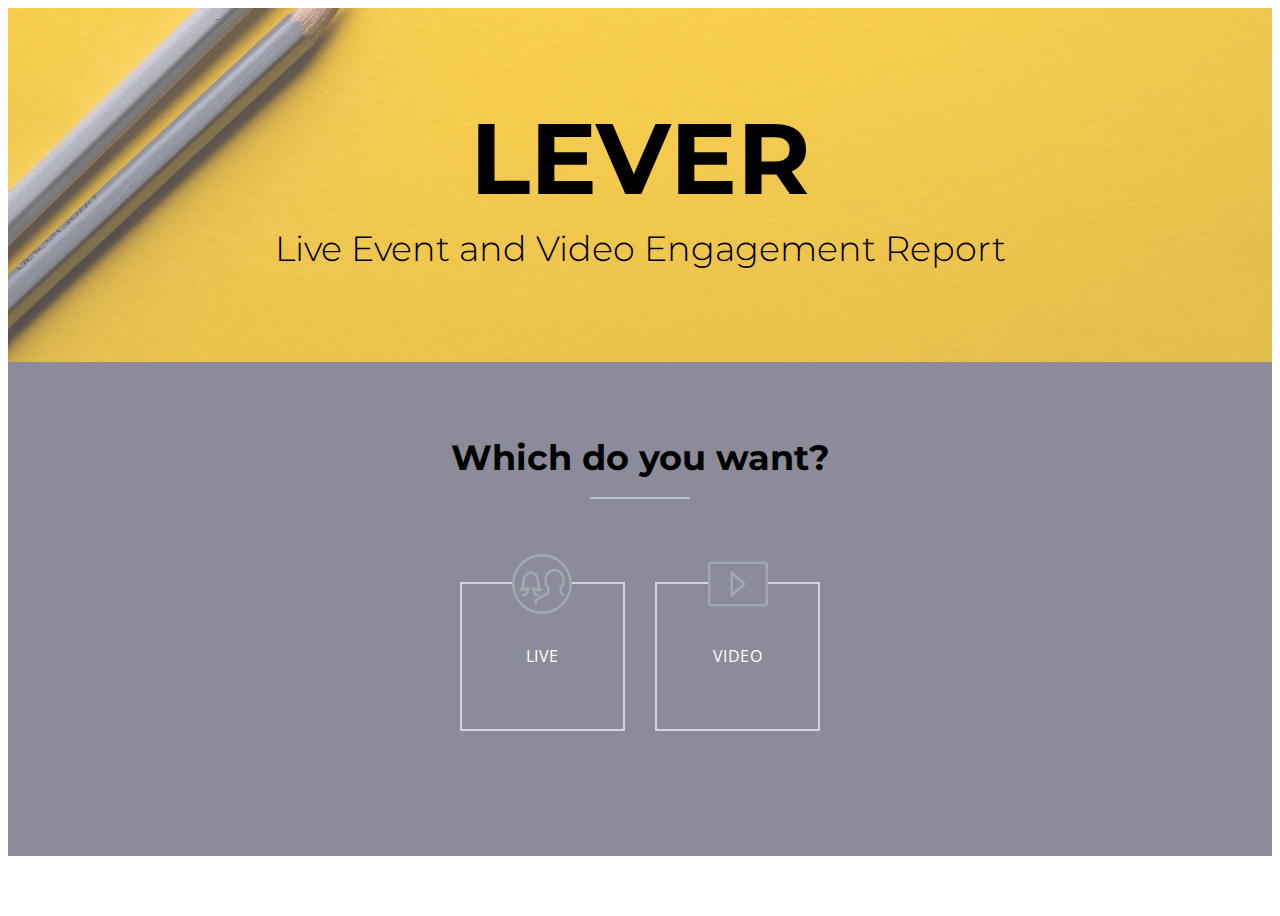
==== index.html @ de05cf51 "create github pages" ====
<!DOCTYPE html>
<html amp >
<head>
  <!-- Site made with Mobirise Website Builder v4.10.2, https://mobirise.com -->
  <meta charset="UTF-8">
  <meta http-equiv="X-UA-Compatible" content="IE=edge">
  <meta name="generator" content="Mobirise v4.10.2, mobirise.com">
  <meta name="viewport" content="width=device-width, initial-scale=1, minimum-scale=1">
  <link rel="shortcut icon" href="assets/images/logo4.png" type="image/x-icon">
  <meta name="description" content="">
  
  <title>Home</title>
  
<link rel="canonical" href="https://asaidosai.github.io/mobirise2/">
 <style amp-boilerplate>body{-webkit-animation:-amp-start 8s steps(1,end) 0s 1 normal both;-moz-animation:-amp-start 8s steps(1,end) 0s 1 normal both;-ms-animation:-amp-start 8s steps(1,end) 0s 1 normal both;animation:-amp-start 8s steps(1,end) 0s 1 normal both}@-webkit-keyframes -amp-start{from{visibility:hidden}to{visibility:visible}}@-moz-keyframes -amp-start{from{visibility:hidden}to{visibility:visible}}@-ms-keyframes -amp-start{from{visibility:hidden}to{visibility:visible}}@-o-keyframes -amp-start{from{visibility:hidden}to{visibility:visible}}@keyframes -amp-start{from{visibility:hidden}to{visibility:visible}}</style>
<noscript><style amp-boilerplate>body{-webkit-animation:none;-moz-animation:none;-ms-animation:none;animation:none}</style></noscript>
<link href="https://fonts.googleapis.com/css?family=Montserrat:300,300i,400,400i,500,500i,600,600i,700,700i" rel="stylesheet">
 <link href="https://fonts.googleapis.com/css?family=Open+Sans:300,300i,400,400i,600,600i,700,700i&subset=cyrillic" rel="stylesheet">
 
 <style amp-custom> 
div,span,h1,h2,h3,h4,h5,h6,p,blockquote,a,ol,ul,li,figcaption,textarea,input{font: inherit;}*{box-sizing: border-box;outline: none;}*:focus{outline: none;}h1,h2,h3,h4,h5,h6{margin-top: 0;margin-bottom: .5rem;}body{position: relative;font-style: normal;line-height: 1.5;color: #555;}section{background-color: #eeeeee;background-position: 50% 50%;background-repeat: no-repeat;background-size: cover;overflow: hidden;}section,.container,.container-fluid{position: relative;word-wrap: break-word;}a.mbr-iconfont:hover{text-decoration: none;}h1,h2,h3{margin: auto;}p,li,blockquote{letter-spacing: 0.5px;line-height: 1.7;}ul,ol,pre,blockquote,p{margin-bottom: 0;margin-top: 0;}pre{background: #f4f4f4;padding: 10px 24px;white-space: pre-wrap;}a{font-style: normal;font-weight: 400;cursor: pointer;}a,a:hover{text-decoration: none;}figure{margin-bottom: 0;}h1,h2,h3,h4,h5,h6,.h1,.h2,.h3,.h4,.h5,.h6,.display-1,.display-2,.display-3{line-height: 1;word-break: break-word;word-wrap: break-word;}b,strong{font-weight: bold;}blockquote{padding: 10px 0 10px 20px;position: relative;border-left: 3px solid;}input:-webkit-autofill,input:-webkit-autofill:hover,input:-webkit-autofill:focus,input:-webkit-autofill:active{transition-delay: 9999s;transition-property: background-color,color;}html,body{height: auto;min-height: 100vh;}.line{height: 20px;}.line-bottom{display: inline-block;width: 6.25rem;border: 1px solid;margin-bottom: 5px;height: 0;}.brown-color{color: #af9f8c;}.grey-color{color: #A2AAB1;}.width-full{width: 100%;}.d-flex{display: -webkit-flex;display: flex;}.mbr-row-reverse{-webkit-flex-direction: row-reverse;flex-direction: row-reverse;}.mbr-flex-wrap{-webkit-flex-wrap: wrap;flex-wrap: wrap;}.mbr-flex-column{-webkit-flex-direction: column;flex-direction: column;}.mbr-justify-content-start{-webkit-justify-content: flex-start;justify-content: flex-start;}.mbr-justify-content-center{-webkit-justify-content: center;justify-content: center;}.mbr-justify-content-end{-webkit-justify-content: flex-end;justify-content: flex-end;}.mbr-justify-content-between{-webkit-justify-content: space-between;justify-content: space-between;}.mbr-justify-content-around{-webkit-justify-content: space-around;justify-content: space-around;}.mbr-align-items-center{-webkit-align-items: center;align-items: center;}.mbr-section-title{font-style: normal;line-height: 1.2;}.mbr-section-subtitle{line-height: 1.3;}.mbr-text{font-style: normal;line-height: 1.6;}.btn{margin: 0;font-weight: 400;border-width: 2px;border-style: solid;font-style: normal;white-space: normal;transition: all .2s ease-in-out,box-shadow 2s ease-in-out;display: -webkit-inline-flex;display: inline-flex;-webkit-align-items: center;align-items: center;-webkit-justify-content: center;justify-content: center;word-break: break-word;font-family: "Open Sans";}.btn svg{transition: fill .2s;}.fa-arrow-right.mbr-iconfont-btn{margin: 0 0 0 1rem;line-height: 1.1;}.amp-carousel-button{width: 4rem;height: 4rem;}@media (max-width: 768px){.amp-carousel-button{display: none;}}.amp-carousel-button-prev{background-size: 3rem;background-position-x: 15px;}.amp-carousel-button-next{background-size: 3rem;background-position-x: 1px;}.btn-form{border-radius: 0;}.btn-form:hover{cursor: pointer;}.mbr-figure img,.mbr-figure iframe{display: block;width: 100%;}.card{background-color: transparent;border: none;border-radius: 0;}.card-wrapper{-webkit-flex: 1;flex: 1;}.card-img{text-align: center;-webkit-flex-shrink: 0;flex-shrink: 0;}.media{max-width: 100%;margin: 0 auto;}.mbr-figure{-ms-flex-item-align: center;-ms-grid-row-align: center;-webkit-align-self: center;align-self: center;}.media-container > div{max-width: 100%;}.mbr-figure img,.card-img img{width: 100%;}@media (max-width: 991px){.media-size-item{width: auto;}.media{width: auto;}.mbr-figure{width: 100%;}}.hidden{visibility: hidden;}.super-hide{display: none;}.inactive{-webkit-user-select: none;-moz-user-select: none;-ms-user-select: none;user-select: none;pointer-events: none;-webkit-user-drag: none;user-drag: none;}textarea[type="hidden"]{display: none;}#scrollToTop{display: none;}.popover-content ul.show{min-height: 155px;}.mbr-white{color: #ffffff;}.mbr-black{color: #000000;}.mbr-bg-white{background-color: #ffffff;}.mbr-bg-black{background-color: #000000;}.mbr-shadow{transition: all .15s ease-in-out;box-shadow: 0 0.7em 1.4em rgba(0,0,0,0.1),0 0.6em 0.5em -0.4em rgba(0,0,0,0.15);}.align-left{text-align: left;}.align-center{text-align: center;}.align-right{text-align: right;}.l-h-12{line-height: 1.2;}.l-h-15{line-height: 1.5;}.mbr-light{font-weight: 300;}.mbr-regular{font-weight: 400;}.mbr-semibold{font-weight: 500;}.mbr-bold{font-weight: 700;}.mbr-section-btn{margin-left: 0;margin-right: 0;font-size: 0;}nav .mbr-section-btn{margin-left: 0rem;margin-right: 0rem;}.btn .mbr-iconfont,.btn.btn-sm .mbr-iconfont{cursor: pointer;margin-right: 0.5rem;}.btn.btn-md .mbr-iconfont,.btn.btn-md .mbr-iconfont{margin-right: 0.8rem;}[type="submit"]{-webkit-appearance: none;}.mbr-mt-8{margin-top: .5rem;}.mbr-mt-10{margin-top: 0.625rem;}.mbr-mt-16{margin-top: 1rem;}.mbr-mt-20{margin-top: 1.25rem;}.mbr-mt-30{margin-top: 1.875rem;}.mbr-mt-50{margin-top: 3.125rem;}.mbr-mt-75{margin-top: 4.7rem;}.mbr-mt-100{margin-top: 6.25rem;}.mbr-mb-8{margin-bottom: .5rem;}.mbr-mb-10{margin-bottom: 0.625rem;}.mbr-mb-16{margin-bottom: 1rem;}.mbr-mb-20{margin-bottom: 1.25rem;}.mbr-mb-30{margin-bottom: 1.875rem;}.mbr-mb-50{margin-bottom: 3.125rem;}.mbr-mb-75{margin-bottom: 4.7rem;}.mbr-mb-100{margin-bottom: 6.25rem;}.mbr-pb-3{padding-bottom: 1rem;}.mbr-p-0{padding: 0;}.mbr-p-3{padding: 1.5rem;}.mbr-p-16{padding: 1rem;}.mbr-p-30{padding: 1.875rem;}.mbr-p-60{padding: 3.75rem;}.lightbox{background: rgba(0,0,0,0.8);width: 100%;height: 100%;position: absolute;display: -webkit-flex;display: flex;-webkit-align-items: center;align-items: center;-webkit-justify-content: center;justify-content: center;}.mbr-fullscreen .mbr-overlay{min-height: 100vh;}.mbr-fullscreen{display: -webkit-flex;display: -moz-flex;display: -ms-flex;display: -o-flex;display: flex;-webkit-align-items: center;align-items: center;min-height: 100vh;box-sizing: border-box;padding-top: 3rem;padding-bottom: 3rem;}.mbr-overlay{background-color: #000;bottom: 0;left: 0;opacity: .5;position: absolute;right: 0;top: 0;z-index: 0;}.mbr-parallax-bg{bottom: 0;left: 0;opacity: .5;position: absolute;right: 0;top: 0;z-index: 0;background-position: 50% 50%;background-repeat: no-repeat;background-size: cover;}section.sidebar-open:before{content: '';position: fixed;top: 0;bottom: 0;right: 0;left: 0;background-color: rgba(0,0,0,0.2);z-index: 1040;}form input,form textarea,form select{padding: 1rem;width: 100%;border: none;border-bottom: 1px dotted #989898;background-color: transparent;}form input:focus,form textarea:focus,form select:focus{outline: none;}form input[type="checkbox"],form input[type="radio"]{border: none;width: auto;}form textarea.field-input{height: 200px;}form .fieldset{display: -webkit-flex;display: flex;-webkit-justify-content: center;justify-content: center;-webkit-flex-wrap: wrap;flex-wrap: wrap;-webkit-align-items: center;align-items: center;}.gallery1 amp-img:before,.gallery1 amp-img:after,.features16 amp-img:before,.features16 amp-img:after,.vimeo1 amp-img:before,.vimeo1 amp-img:after{position: absolute;top: 0;left: 0;height: 100%;width: 100%;content: '';transition: all 0.4s;pointer-events: none;}.gallery1 amp-img:before,.features16 amp-img:before,.vimeo1 amp-img:before{display: inline-block;background: transparent;opacity: 0;}.gallery1 .image{overflow: hidden;position: relative;z-index: 22;transition: all 0.4s;}.gallery1 .image img{min-height: 100%;width: 100%;object-fit: cover;}.gallery1 amp-img{overflow: hidden;z-index: 22;}.gallery1 amp-img:before{z-index: 23;}.gallery1 amp-img:after{z-index: 24;}.gallery1 .content-wrapper{padding: 0 1rem;width: 100%;z-index: 23;position: absolute;}.gallery1 .block-icon{padding: 0 1rem;width: 100%;z-index: 23;position: absolute;display: none;transition: all 0.4s;}.gallery1 .image:hover .block-icon{display: block;transition: all 0.4s;}.table1 .ico,.table2 .ico,.table3 .ico{position: absolute;top: 10px;right: 10px;display: none;}.table1 .hot,.table2 .hot,.table3 .hot{border: 30px solid transparent;position: absolute;top: -1px;right: -1px;font-size: 14px;display: none;}.table1 .display,.table2 .display,.table3 .display{display: block;}amp-img img{max-height: 100%;max-width: 100%;}img.mbr-temp{width: 100%;}.is-builder .nodisplay + img[async],.is-builder .nodisplay + img[decoding="async"],.is-builder amp-img > a + img[async],.is-builder amp-img > a + img[decoding="async"]{display: none;}img{min-height: 100%;object-fit: cover;overflow: hidden;}html:not(.is-builder) amp-img > a{position: absolute;top: 0;bottom: 0;left: 0;right: 0;z-index: 1;}.is-builder .temp-amp-sizer{position: absolute;}.is-builder amp-youtube .temp-amp-sizer,.is-builder amp-vimeo .temp-amp-sizer{position: static;}.is-builder section.horizontal-menu .ampstart-btn{display: none;}@media (max-width: 991px){.is-builder section.horizontal-menu .navbar-toggler{display: block;}}.is-builder section.horizontal-menu .dropdown-menu{z-index: auto;opacity: 1;pointer-events: auto;}.is-builder section.horizontal-menu .nav-dropdown .link.dropdown-toggle[aria-expanded="true"]{margin-right: 0;padding: 0.667em 1em;}.is-builder section.features16 .full-link{z-index: 0;}.container{padding-right: 30px;padding-left: 30px;width: 100%;margin-right: auto;margin-left: auto;}@media (max-width: 767px){.container{max-width: 540px;}}@media (min-width: 768px){.container{max-width: 720px;}}@media (min-width: 992px){.container{max-width: 960px;}}@media (min-width: 1200px){.container{max-width: 1200px;}}.container-fluid{width: 100%;padding-right: 30px;padding-left: 30px;margin-right: auto;margin-left: auto;}.mbr-row,.mbr-form-row{display: -webkit-box;display: -webkit-flex;display: -ms-flexbox;display: flex;-webkit-flex-wrap: wrap;-ms-flex-wrap: wrap;flex-wrap: wrap;margin-right: -30px;margin-left: -30px;}.mbr-form-row{margin-right: -0.5rem;margin-left: -0.5rem;}.mbr-form-row > [class*="mbr-col"]{padding-left: 0.5rem;padding-right: 0.5rem;}@media (max-width: 767px){.mbr-col,.mbr-col-auto{padding-right: 15px;padding-left: 15px;}.mbr-col-sm-12{-ms-flex: 0 0 100%;-webkit-flex: 0 0 100%;flex: 0 0 100%;max-width: 100%;padding-right: 15px;padding-left: 15px;}}@media (min-width: 768px){.mbr-col{-ms-flex: 1 1 auto;-webkit-box-flex: 1;flex: 1 1 auto;max-width: 100%;padding-right: 15px;padding-left: 15px;}.mbr-col-auto{-ms-flex: 0 0 auto;flex: 0 0 auto;width: auto;padding-right: 15px;padding-left: 15px;}.mbr-col-md-3{-ms-flex: 0 0 25%;-webkit-flex: 0 0 25%;flex: 0 0 25%;max-width: 25%;padding-right: 15px;padding-left: 15px;}.mbr-col-md-4{-ms-flex: 0 0 33.333333%;-webkit-flex: 0 0 33.333333%;flex: 0 0 33.333333%;max-width: 33.333333%;padding-right: 15px;padding-left: 15px;}.mbr-col-md-5{-ms-flex: 0 0 41.666667%;-webkit-flex: 0 0 41.666667%;flex: 0 0 41.666667%;max-width: 41.666667%;padding-right: 15px;padding-left: 15px;}.mbr-col-md-6{-ms-flex: 0 0 50%;-webkit-flex: 0 0 50%;flex: 0 0 50%;max-width: 50%;padding-right: 15px;padding-left: 15px;}.mbr-col-md-7{-ms-flex: 0 0 58.333333%;-webkit-flex: 0 0 58.333333%;flex: 0 0 58.333333%;max-width: 58.333333%;padding-right: 15px;padding-left: 15px;}.mbr-col-md-8{-ms-flex: 0 0 66.666667%;-webkit-flex: 0 0 66.666667%;flex: 0 0 66.666667%;max-width: 66.666667%;padding-left: 15px;padding-right: 15px;}.mbr-col-md-10{-ms-flex: 0 0 83.333333%;-webkit-flex: 0 0 83.333333%;flex: 0 0 83.333333%;max-width: 83.333333%;padding-left: 15px;padding-right: 15px;}.mbr-col-md-12{-ms-flex: 0 0 100%;-webkit-flex: 0 0 100%;flex: 0 0 100%;max-width: 100%;padding-right: 15px;padding-left: 15px;}}@media (min-width: 992px){.mbr-col-lg-1{-ms-flex: 0 0 8.333333%;-webkit-flex: 0 0 8.333333%;flex: 0 0 8.333333%;max-width: 8.333333%;padding-right: 15px;padding-left: 15px;}.mbr-col-lg-2{-ms-flex: 0 0 16.666667%;-webkit-flex: 0 0 16.666667%;flex: 0 0 16.666667%;max-width: 16.666667%;padding-right: 15px;padding-left: 15px;}.mbr-col-lg-3{-ms-flex: 0 0 25%;-webkit-flex: 0 0 25%;flex: 0 0 25%;max-width: 25%;padding-right: 15px;padding-left: 15px;}.mbr-col-lg-4{-ms-flex: 0 0 33.33%;-webkit-flex: 0 0 33.33%;flex: 0 0 33.33%;max-width: 33.33%;padding-right: 15px;padding-left: 15px;}.mbr-col-lg-5{-ms-flex: 0 0 41.666%;-webkit-flex: 0 0 41.666%;flex: 0 0 41.666%;max-width: 41.666%;padding-right: 15px;padding-left: 15px;}.mbr-col-lg-6{-ms-flex: 0 0 50%;-webkit-flex: 0 0 50%;flex: 0 0 50%;max-width: 50%;padding-right: 15px;padding-left: 15px;}.mbr-col-lg-7{-ms-flex: 0 0 58.333333%;-webkit-flex: 0 0 58.333333%;flex: 0 0 58.333333%;max-width: 58.333333%;padding-right: 15px;padding-left: 15px;}.mbr-col-lg-8{-ms-flex: 0 0 66.666667%;-webkit-flex: 0 0 66.666667%;flex: 0 0 66.666667%;max-width: 66.666667%;padding-left: 15px;padding-right: 15px;}.mbr-col-lg-9{-ms-flex: 0 0 75%;-webkit-flex: 0 0 75%;flex: 0 0 75%;max-width: 75%;padding-left: 15px;padding-right: 15px;}.mbr-col-lg-10{-ms-flex: 0 0 83.3333%;-webkit-flex: 0 0 83.3333%;flex: 0 0 83.3333%;max-width: 83.3333%;padding-right: 15px;padding-left: 15px;}.mbr-col-lg-12{-ms-flex: 0 0 100%;-webkit-flex: 0 0 100%;flex: 0 0 100%;max-width: 100%;padding-right: 15px;padding-left: 15px;}}@media (min-width: 1201px){.mbr-col-xl-7{-ms-flex: 0 0 58.333333%;-webkit-flex: 0 0 58.333333%;flex: 0 0 58.333333%;max-width: 58.333333%;padding-right: 15px;padding-left: 15px;}.mbr-col-xl-8{-ms-flex: 0 0 66.666667%;-webkit-flex: 0 0 66.666667%;flex: 0 0 66.666667%;max-width: 66.666667%;padding-left: 15px;padding-right: 15px;}.mbr-col-xl-5{-ms-flex: 0 0 41.666667%;-webkit-flex: 0 0 41.666667%;flex: 0 0 41.666667%;max-width: 41.666667%;}}.gallery-img-wrap{position: relative;height: 100%;}.gallery-img-wrap:hover{cursor: pointer;}.gallery-img-wrap:hover span{opacity: 1;}.gallery-img-wrap:hover:after{opacity: .5;}.gallery-img-wrap amp-img{height: 100%;}.gallery-img-wrap:after{content: "";position: absolute;top: 0;bottom: 0;left: 0;right: 0;background: #000;opacity: 0;transition: opacity .3s;pointer-events: none;}.gallery-img-wrap span{position: absolute;left: 50%;top: 50%;-webkit-transform: translate(-50%,-50%);transform: translate(-50%,-50%);color: #000;background-color: #fff;font-size: 1rem;width: 2rem;height: 2rem;padding: .5rem;border-radius: 50%;opacity: 0;transition: opacity .3s;pointer-events: none;z-index: 3;}.is-builder .gallery-img-wrap span{pointer-events: all;}#scrollToTopMarker{position: absolute;width: 0px;height: 0px;top: 300px;}#scrollToTopButton{position: fixed;bottom: 25px;right: 25px;opacity: .4;z-index: 5000;font-size: 32px;height: 60px;width: 60px;border: none;border-radius: 3px;cursor: pointer;}#scrollToTopButton:focus{outline: none;}#scrollToTopButton a:before{content: '';position: absolute;height: 40%;top: 36%;width: 2px;left: calc(50% - 1px);}#scrollToTopButton a:after{content: '';position: absolute;border-top: 2px solid;border-right: 2px solid;width: 40%;height: 40%;left: calc(30% - 1px);bottom: 30%;-webkit-transform: rotate(-45deg);transform: rotate(-45deg);}.is-builder #scrollToTopButton a:after{left: 30%;}.hidden-slide{display: none;}.visible-slide{display: flex;}.form-check{margin-bottom: 0;}.form-check-label{padding-left: 0;}.form-check-input{position: relative;margin: 4px;}.form-check-inline{display: -webkit-inline-box;display: -ms-inline-flexbox;display: inline-flex;-webkit-box-align: center;-ms-flex-align: center;align-items: center;padding-left: 0;margin-right: .75rem;}
body{font-family: Montserrat;}blockquote{border-color: #ffffff;}.display-1{font-family: 'Montserrat',sans-serif;font-size: 6.25rem;}.display-2{font-family: 'Montserrat',sans-serif;font-size: 3.125rem;}.display-5{font-family: 'Montserrat',sans-serif;font-size: 2.1875rem;}.display-6{font-family: 'Montserrat',sans-serif;font-size: 1.125rem;}.display-7{font-family: 'Open Sans',sans-serif;font-size: 1rem;}.display-1 .mbr-iconfont-btn{font-size: 6.25rem;width: 6.25rem;}.display-2 .mbr-iconfont-btn{font-size: 3.125rem;width: 3.125rem;}.display-5 .mbr-iconfont-btn{font-size: 2.1875rem;width: 2.1875rem;}.display-7 .mbr-iconfont-btn{font-size: 1rem;width: 1rem;}@media (max-width: 768px){.display-1{font-size: 5rem;font-size: calc( 2.8375rem + (6.25 - 2.8375) * ((100vw - 20rem) / (48 - 4)));line-height: calc( 1.4 * (2.8375rem + (6.25 - 2.8375) * ((100vw - 20rem) / (48 - 4))));}.display-2{font-size: 2.5rem;font-size: calc( 1.74375rem + (3.125 - 1.74375) * ((100vw - 20rem) / (48 - 20)));line-height: calc( 1.4 * (1.74375rem + (3.125 - 1.74375) * ((100vw - 20rem) / (48 - 20))));}.display-5{font-size: 1.75rem;font-size: calc( 1.415625rem + (2.1875 - 1.415625) * ((100vw - 20rem) / (48 - 20)));line-height: calc( 1.4 * (1.415625rem + (2.1875 - 1.415625) * ((100vw - 20rem) / (48 - 4))));}}.btn{padding: 9px 13px;border-radius: 0;}.btn-sm{padding: 9px 34px;border-radius: 0;}.btn-md{padding: 12px 16px;border-radius: 0;}.btn-lg{padding: 16px 24px;border-radius: 0;}.bg-primary{background-color: #ffffff;}.bg-success{background-color: #af9f8c;}.bg-info{background-color: #a2aab1;}.bg-warning{background-color: #555555;}.bg-danger{background-color: #f69dad;}.btn-primary,.btn-primary:active,.btn-primary.active{background-color: #ffffff;border-color: #ffffff;color: #808080;}.btn-primary svg,.btn-primary:active svg,.btn-primary.active svg{fill: #808080;}.btn-primary:hover,.btn-primary:focus,.btn-primary.focus{color: #ffffff;background-color: transparent;border-color: #ffffff;}.btn-primary:hover svg,.btn-primary:focus svg,.btn-primary.focus svg{fill: #ffffff;}.btn-primary.disabled,.btn-primary:disabled{color: #808080;background-color: #d9d9d9;border-color: #d9d9d9;}.btn-primary.disabled svg,.btn-primary:disabled svg{fill: #808080;}.btn-secondary,.btn-secondary:active,.btn-secondary.active{background-color: #65c7f5;border-color: #65c7f5;color: #ffffff;}.btn-secondary svg,.btn-secondary:active svg,.btn-secondary.active svg{fill: #ffffff;}.btn-secondary:hover,.btn-secondary:focus,.btn-secondary.focus{color: #65c7f5;background-color: transparent;border-color: #65c7f5;}.btn-secondary:hover svg,.btn-secondary:focus svg,.btn-secondary.focus svg{fill: #65c7f5;}.btn-secondary.disabled,.btn-secondary:disabled{color: #ffffff;background-color: #1dadf0;border-color: #1dadf0;}.btn-secondary.disabled svg,.btn-secondary:disabled svg{fill: #ffffff;}.btn-info,.btn-info:active,.btn-info.active{background-color: #a2aab1;border-color: #a2aab1;color: #ffffff;}.btn-info svg,.btn-info:active svg,.btn-info.active svg{fill: #ffffff;}.btn-info:hover,.btn-info:focus,.btn-info.focus{color: #a2aab1;background-color: transparent;border-color: #a2aab1;}.btn-info:hover svg,.btn-info:focus svg,.btn-info.focus svg{fill: #a2aab1;}.btn-info.disabled,.btn-info:disabled{color: #ffffff;background-color: #78848e;border-color: #78848e;}.btn-info.disabled svg,.btn-info:disabled svg{fill: #ffffff;}.btn-success,.btn-success:active,.btn-success.active{background-color: #af9f8c;border-color: #af9f8c;color: #ffffff;}.btn-success svg,.btn-success:active svg,.btn-success.active svg{fill: #ffffff;}.btn-success:hover,.btn-success:focus,.btn-success.focus{color: #af9f8c;background-color: transparent;border-color: #af9f8c;}.btn-success:hover svg,.btn-success:focus svg,.btn-success.focus svg{fill: #af9f8c;}.btn-success.disabled,.btn-success:disabled{color: #ffffff;background-color: #8d7962;border-color: #8d7962;}.btn-success.disabled svg,.btn-success:disabled svg{fill: #ffffff;}.btn-warning,.btn-warning:active,.btn-warning.active{background-color: #555555;border-color: #555555;color: #ffffff;}.btn-warning svg,.btn-warning:active svg,.btn-warning.active svg{fill: #ffffff;}.btn-warning:hover,.btn-warning:focus,.btn-warning.focus{color: #555555;background-color: transparent;border-color: #555555;}.btn-warning:hover svg,.btn-warning:focus svg,.btn-warning.focus svg{fill: #555555;}.btn-warning.disabled,.btn-warning:disabled{color: #ffffff;background-color: #2f2f2f;border-color: #2f2f2f;}.btn-warning.disabled svg,.btn-warning:disabled svg{fill: #ffffff;}.btn-danger,.btn-danger:active,.btn-danger.active{background-color: #f69dad;border-color: #f69dad;color: #ffffff;}.btn-danger svg,.btn-danger:active svg,.btn-danger.active svg{fill: #ffffff;}.btn-danger:hover,.btn-danger:focus,.btn-danger.focus{color: #f69dad;background-color: transparent;border-color: #f69dad;}.btn-danger:hover svg,.btn-danger:focus svg,.btn-danger.focus svg{fill: #f69dad;}.btn-danger.disabled,.btn-danger:disabled{color: #ffffff;background-color: #f05772;border-color: #f05772;}.btn-danger.disabled svg,.btn-danger:disabled svg{fill: #ffffff;}.btn-black,.btn-black:active,.btn-black.active{background-color: #333333;border-color: #333333;color: #ffffff;}.btn-black svg,.btn-black:active svg,.btn-black.active svg{fill: #ffffff;}.btn-black:hover,.btn-black:focus,.btn-black.focus{color: #333333;background-color: transparent;border-color: #333333;}.btn-black:hover svg,.btn-black:focus svg,.btn-black.focus svg{fill: #333333;}.btn-black.disabled,.btn-black:disabled{color: #ffffff;background-color: #0d0d0d;border-color: #0d0d0d;}.btn-black.disabled svg,.btn-black:disabled svg{fill: #ffffff;}.btn-white,.btn-white:active,.btn-white.active{background-color: #ffffff;border-color: #ffffff;color: #808080;}.btn-white svg,.btn-white:active svg,.btn-white.active svg{fill: #808080;}.btn-white:hover,.btn-white:focus,.btn-white.focus{color: #ffffff;background-color: transparent;border-color: #ffffff;}.btn-white:hover svg,.btn-white:focus svg,.btn-white.focus svg{fill: #ffffff;}.btn-white.disabled,.btn-white:disabled{color: #808080;background-color: #d9d9d9;border-color: #d9d9d9;}.btn-white.disabled svg,.btn-white:disabled svg{fill: #808080;}.btn-white,.btn-white:active,.btn-white.active{color: #333333;}.btn-white svg,.btn-white:active svg,.btn-white.active svg{fill: #333333;}.btn-white:hover,.btn-white:focus,.btn-white.focus{color: #ffffff;}.btn-white:hover svg,.btn-white:focus svg,.btn-white.focus svg{fill: #ffffff;}.btn-white.disabled,.btn-white:disabled{color: #333333;}.btn-white.disabled svg,.btn-white:disabled svg{fill: #333333;}.btn-primary-outline,.btn-primary-outline:active,.btn-primary-outline.active{background: none;border-color: #cccccc;color: #cccccc;}.btn-primary-outline svg,.btn-primary-outline:active svg,.btn-primary-outline.active svg{fill: #cccccc;}.btn-primary-outline:hover,.btn-primary-outline:focus,.btn-primary-outline.focus{color: #808080;background-color: #ffffff;border-color: #ffffff;}.btn-primary-outline:hover svg,.btn-primary-outline:focus svg,.btn-primary-outline.focus svg{fill: #808080;}.btn-primary-outline.disabled,.btn-primary-outline:disabled{color: #808080;background-color: #ffffff;border-color: #ffffff;}.btn-primary-outline.disabled svg,.btn-primary-outline:disabled svg{fill: #808080;}.btn-secondary-outline,.btn-secondary-outline:active,.btn-secondary-outline.active{background: none;border-color: #0fa1e5;color: #0fa1e5;}.btn-secondary-outline svg,.btn-secondary-outline:active svg,.btn-secondary-outline.active svg{fill: #0fa1e5;}.btn-secondary-outline:hover,.btn-secondary-outline:focus,.btn-secondary-outline.focus{color: #ffffff;background-color: #65c7f5;border-color: #65c7f5;}.btn-secondary-outline:hover svg,.btn-secondary-outline:focus svg,.btn-secondary-outline.focus svg{fill: #ffffff;}.btn-secondary-outline.disabled,.btn-secondary-outline:disabled{color: #ffffff;background-color: #65c7f5;border-color: #65c7f5;}.btn-secondary-outline.disabled svg,.btn-secondary-outline:disabled svg{fill: #ffffff;}.btn-info-outline,.btn-info-outline:active,.btn-info-outline.active{background: none;border-color: #6c7781;color: #6c7781;}.btn-info-outline svg,.btn-info-outline:active svg,.btn-info-outline.active svg{fill: #6c7781;}.btn-info-outline:hover,.btn-info-outline:focus,.btn-info-outline.focus{color: #ffffff;background-color: #a2aab1;border-color: #a2aab1;}.btn-info-outline:hover svg,.btn-info-outline:focus svg,.btn-info-outline.focus svg{fill: #ffffff;}.btn-info-outline.disabled,.btn-info-outline:disabled{color: #ffffff;background-color: #a2aab1;border-color: #a2aab1;}.btn-info-outline.disabled svg,.btn-info-outline:disabled svg{fill: #ffffff;}.btn-success-outline,.btn-success-outline:active,.btn-success-outline.active{background: none;border-color: #7e6c57;color: #7e6c57;}.btn-success-outline svg,.btn-success-outline:active svg,.btn-success-outline.active svg{fill: #7e6c57;}.btn-success-outline:hover,.btn-success-outline:focus,.btn-success-outline.focus{color: #ffffff;background-color: #af9f8c;border-color: #af9f8c;}.btn-success-outline:hover svg,.btn-success-outline:focus svg,.btn-success-outline.focus svg{fill: #ffffff;}.btn-success-outline.disabled,.btn-success-outline:disabled{color: #ffffff;background-color: #af9f8c;border-color: #af9f8c;}.btn-success-outline.disabled svg,.btn-success-outline:disabled svg{fill: #ffffff;}.btn-warning-outline,.btn-warning-outline:active,.btn-warning-outline.active{background: none;border-color: #222222;color: #222222;}.btn-warning-outline svg,.btn-warning-outline:active svg,.btn-warning-outline.active svg{fill: #222222;}.btn-warning-outline:hover,.btn-warning-outline:focus,.btn-warning-outline.focus{color: #ffffff;background-color: #555555;border-color: #555555;}.btn-warning-outline:hover svg,.btn-warning-outline:focus svg,.btn-warning-outline.focus svg{fill: #ffffff;}.btn-warning-outline.disabled,.btn-warning-outline:disabled{color: #ffffff;background-color: #555555;border-color: #555555;}.btn-warning-outline.disabled svg,.btn-warning-outline:disabled svg{fill: #ffffff;}.btn-danger-outline,.btn-danger-outline:active,.btn-danger-outline.active{background: none;border-color: #ed405f;color: #ed405f;}.btn-danger-outline svg,.btn-danger-outline:active svg,.btn-danger-outline.active svg{fill: #ed405f;}.btn-danger-outline:hover,.btn-danger-outline:focus,.btn-danger-outline.focus{color: #ffffff;background-color: #f69dad;border-color: #f69dad;}.btn-danger-outline:hover svg,.btn-danger-outline:focus svg,.btn-danger-outline.focus svg{fill: #ffffff;}.btn-danger-outline.disabled,.btn-danger-outline:disabled{color: #ffffff;background-color: #f69dad;border-color: #f69dad;}.btn-danger-outline.disabled svg,.btn-danger-outline:disabled svg{fill: #ffffff;}.btn-black-outline,.btn-black-outline:active,.btn-black-outline.active{background: none;border-color: #000000;color: #000000;}.btn-black-outline svg,.btn-black-outline:active svg,.btn-black-outline.active svg{fill: #000000;}.btn-black-outline:hover,.btn-black-outline:focus,.btn-black-outline.focus{color: #ffffff;background-color: #333333;border-color: #333333;}.btn-black-outline:hover svg,.btn-black-outline:focus svg,.btn-black-outline.focus svg{fill: #ffffff;}.btn-black-outline.disabled,.btn-black-outline:disabled{color: #ffffff;background-color: #333333;border-color: #333333;}.btn-black-outline.disabled svg,.btn-black-outline:disabled svg{fill: #ffffff;}.btn-white-outline,.btn-white-outline:active,.btn-white-outline.active{background: none;border-color: #ffffff;color: #ffffff;}.btn-white-outline svg,.btn-white-outline:active svg,.btn-white-outline.active svg{fill: #ffffff;}.btn-white-outline:hover,.btn-white-outline:focus,.btn-white-outline.focus{color: #333333;background-color: #ffffff;border-color: #ffffff;}.btn-white-outline:hover svg,.btn-white-outline:focus svg,.btn-white-outline.focus svg{fill: #333333;}.text-primary{color: #ffffff;}.text-secondary{color: #65c7f5;}.text-success{color: #af9f8c;}.text-info{color: #a2aab1;}.text-warning{color: #555555;}.text-danger{color: #f69dad;}.text-white{color: #ffffff;}.text-black{color: #000000;}a.text-primary:hover,a.text-primary:focus{color: #cccccc;}a.text-secondary:hover,a.text-secondary:focus{color: #0fa1e5;}a.text-success:hover,a.text-success:focus{color: #d9d1c8;}a.text-info:hover,a.text-info:focus{color: #6c7781;}a.text-warning:hover,a.text-warning:focus{color: #888888;}a.text-danger:hover,a.text-danger:focus{color: #ed405f;}a.text-white:hover,a.text-white:focus{color: #b3b3b3;}a.text-black:hover,a.text-black:focus{color: #4d4d4d;}.alert-success{background-color: #af9f8c;}.alert-info{background-color: #a2aab1;}.alert-warning{background-color: #555555;}.alert-danger{background-color: #f69dad;}a,a:hover{color: #ffffff;}.mbr-plan-header.bg-primary .mbr-plan-subtitle,.mbr-plan-header.bg-primary .mbr-plan-price-desc{color: #ffffff;}.mbr-plan-header.bg-success .mbr-plan-subtitle,.mbr-plan-header.bg-success .mbr-plan-price-desc{color: #e3ded7;}.mbr-plan-header.bg-info .mbr-plan-subtitle,.mbr-plan-header.bg-info .mbr-plan-price-desc{color: #e7e9eb;}.mbr-plan-header.bg-warning .mbr-plan-subtitle,.mbr-plan-header.bg-warning .mbr-plan-price-desc{color: #c8c8c8;}.mbr-plan-header.bg-danger .mbr-plan-subtitle,.mbr-plan-header.bg-danger .mbr-plan-price-desc{color: #ffffff;}div[submit-success] > *{background: #af9f8c;padding: 1rem;margin-bottom: 1rem;}div[submit-error] > *{background: #f69dad;padding: 1rem;margin-bottom: 1rem;}.mobirise-spinner{position: absolute;top: 50%;left: 40%;margin-left: 10%;-webkit-transform: translate3d(-50%,-50%,0);z-index: 4;}.mobirise-spinner em{width: 24px;height: 24px;background: #3ac;border-radius: 100%;display: inline-block;-webkit-animation: slide 1s infinite;}.mobirise-spinner em:nth-child(1){-webkit-animation-delay: 0.1s;background: #ffffff;}.mobirise-spinner em:nth-child(2){-webkit-animation-delay: 0.2s;background: #65c7f5;}.mobirise-spinner em:nth-child(3){-webkit-animation-delay: 0.3s;background: #af9f8c;}@-moz-keyframes slide{0%{-webkit-transform: scale(1);}50%{opacity: 0.3;-webkit-transform: scale(2);}100%{-webkit-transform: scale(1);}}@-webkit-keyframes slide{0%{-webkit-transform: scale(1);}50%{opacity: 0.3;-webkit-transform: scale(2);}100%{-webkit-transform: scale(1);}}@-o-keyframes slide{0%{-webkit-transform: scale(1);}50%{opacity: 0.3;-webkit-transform: scale(2);}100%{-webkit-transform: scale(1);}}@keyframes slide{0%{-webkit-transform: scale(1);}50%{opacity: 0.3;-webkit-transform: scale(2);}100%{-webkit-transform: scale(1);}}.mobirise-loader .amp-active > div{display: none;}#scrollToTopMarker{display: none;}#scrollToTopButton{background-color: #ffffff;}#scrollToTopButton a:before{background: #000000;}#scrollToTopButton a:after{border-top-color: #000000;border-right-color: #000000;}.amp-carousel-button{width: 64px;height: 64px;background-color: rgba(0,0,0,0.5);transition: all .2s;border-radius: 0;}.amp-carousel-button:hover{background-color: #af9f8c;opacity: .5;}.amp-carousel-button-prev{background-image: url("data:image/svg+xml;charset=utf-8,%3Csvg xmlns='http://www.w3.org/2000/svg' width='25' height='25' fill='%23ffffff' viewBox='0 0 64 64'%3E%3Cpolygon points='10.707,23.707 9.146,22.293 0,31.293 0,32.707 9.146,41.707 10.634,40.293 3.414,33 64,33 64,31 3.414,31 '/%3E%3C/svg%3E");}.amp-carousel-button-next{background-image: url("data:image/svg+xml;charset=utf-8,%3Csvg xmlns='http://www.w3.org/2000/svg' width='25' height='25' fill='%23ffffff' viewBox='0 0 64 64'%3E%3Cpolygon points='53.293,40.293 54.854,41.707 64,32.707 64,31.293 54.854,22.293 53.366,23.707 60.586,31 0,31 0,33 60.586,33 '/%3E%3C/svg%3E");}.cid-rtnYxcoD3s{padding-top: 90px;padding-bottom: 90px;background-image: url("assets/images/background1.jpg");}.cid-rtnYxcoD3s .mbr-overlay{background-color: #ffffff;opacity: 0.3;}.cid-rto2jWj2Gx{padding-top: 75px;padding-bottom: 75px;background-color: #8b8b99;}.cid-rto2jWj2Gx .card-wrapper{background: transparent;border: 2px solid #d1d7dd;width: 100%;position: relative;}.cid-rto2jWj2Gx .line-bottom{border-color: #bbc3cc;}.cid-rto2jWj2Gx .card-img{display: flex;color: #a2aab1;position: absolute;top: -1.875rem;left: 50%;-webkit-transform: translateX(-50%);transform: translateX(-50%);width: auto;}.cid-rto2jWj2Gx div.list-wrap{transition: all .3s;display: flex;}.cid-rto2jWj2Gx .iconfont-wrapper{display: flex;width: 3.75rem;height: 3.75rem;}.cid-rto2jWj2Gx .iconfont-wrapper .mbr-iconfont{font-size: 3.75rem;background-color: #8b8b99;}
.engine{position: absolute;text-indent: -2400px;text-align: center;padding: 0;top: 0;left: -2400px;}[class*="-iconfont"]{display: inline-flex;}</style>
 
  <script async  src="https://cdn.ampproject.org/v0.js"></script>
  <script async custom-element="amp-analytics" src="https://cdn.ampproject.org/v0/amp-analytics-0.1.js"></script>
  
  
</head>
<body>
  <section class="header4  cid-rtnYxcoD3s" id="header4-5">

    
    <div class="mbr-overlay"></div>
    <div class="container-fluid">    
        <div class="mbr-row mbr-justify-content-center">
            <div class="mbr-col-lg-8 mbr-col-md-12 mbr-col-sm-12">
                <h1 class="mbr-section-title big-font mbr-fonts-style align-center mbr-black mbr-bold l-spacing3 display-1">LEVER</h1>
                <h2 class="mbr-section-subtitle mbr-mt-8 mbr-light mbr-fonts-style align-center mbr-black display-5">Live Event and Video Engagement Report</h2>
                
            </div>
        </div>
    </div>
</section>

<section class="features2 cid-rto2jWj2Gx" id="features2-a">
    
    
    <div class="container">
        <div class="mbr-row top-row">
            <div class="text-block mbr-col-sm-12 mbr-col-md-12 mbr-col-lg-12 mbr-mb-75">
                <div class="text-wrap">
                    <h3 class="mbr-section-title mbr-fonts-style mbr-black mbr-bold align-center mbr-mb-8 display-5">
                    Which do you want?</h3>
                    <div class="line align-center">
                        <div class="line-bottom"></div>
                    </div>
                </div>
            </div>
        </div>
        <div class="mbr-row bottom-row d-flex mbr-justify-content-center">
            <div class="list-wrap mbr-flex-wrap br-justify-content-center">
                
                
                
                
                
            <div class="list-item mbr-col-sm-12 mbr-col-md-12 mbr-mb-50 mbr-col-lg-6">
                    <div class="card-wrapper d-flex mbr-align-items-center mbr-flex-column mbr-p-60">
                        <div class="card-img">
                            <div class="icon-wrap">
                                <span class="iconfont-wrapper">
                                    <span class="mbr-iconfont mbri-users"><svg version="1.1" xmlns="http://www.w3.org/2000/svg" width="60" height="60" viewBox="0 0 32 32" fill="currentColor">

<path d="M10 9.333c-1.705 0-2.95 0.993-3.667 2.201s-1 2.63-1 3.799c0 1.056-0.013 1.669-0.141 2.104s-0.363 0.791-0.997 1.424c-0.42 0.42-0.122 1.138 0.471 1.138 1.105 0 2.256-0.213 3.214-0.667-0.076 0.388-0.193 0.825-0.341 1.102-0.316 0.588-0.692 0.898-1.539 0.898-0.86 0-0.891 1.333 0 1.333 1.267 0 2.224-0.69 2.714-1.602s0.62-2.004 0.62-3.065c-0-0.594-0.718-0.891-1.138-0.471-0.614 0.614-1.359 0.857-2.195 0.99 0.173-0.173 0.401-0.456 0.474-0.706 0.206-0.704 0.193-1.423 0.193-2.479 0-0.942 0.259-2.186 0.813-3.117s1.307-1.549 2.521-1.549c1.214 0 1.968 0.618 2.521 1.549s0.813 2.175 0.813 3.117c0 1.079 0.050 1.869 0.281 2.581 0.081 0.249 0.202 0.478 0.385 0.661-0.789-0.083-1.431-0.283-2.195-1.047-0.42-0.42-1.138-0.122-1.138 0.471 0 1.061 0.131 2.154 0.62 3.065s1.446 1.602 2.714 1.602c0.865 0.012 0.896-1.333 0-1.333-0.847 0-1.223-0.31-1.539-0.898-0.147-0.274-0.291-0.717-0.367-1.102 0.988 0.479 2.15 0.667 3.24 0.667 0.594-0 0.891-0.718 0.471-1.138-0.518-0.517-0.765-0.878-0.922-1.359s-0.216-1.136-0.216-2.169c0-1.17-0.283-2.592-1-3.799s-1.962-2.201-3.667-2.201zM16 0c-8.829 0-16 7.171-16 16s7.171 16 16 16c8.829 0 16-7.171 16-16s-7.171-16-16-16zM16 1.333c8.108 0 14.667 6.559 14.667 14.667s-6.559 14.667-14.667 14.667c-8.108 0-14.667-6.559-14.667-14.667s6.559-14.667 14.667-14.667zM27.756 21.465c-0.709-0.709-1.090-1.176-1.090-1.176v-2.086l1.221-1.833c0.073-0.11 0.112-0.238 0.112-0.37v-2.667c0-3.033-2.506-5.333-5.333-5.333s-5.333 2.3-5.333 5.333v2.667c0 0.132 0.039 0.26 0.112 0.37l1.221 1.833v2.086l-6.344 3.805c-0.201 0.121-0.323 0.338-0.323 0.573v1.333c0 0.875 1.333 0.891 1.333 0v-0.956l6.344-3.805c0.201-0.121 0.323-0.338 0.323-0.573v-2.667c0-0.132-0.039-0.26-0.112-0.37l-1.221-1.833v-2.464c0-2.3 1.894-4 4-4s4 1.7 4 4v2.464l-1.221 1.833c-0.073 0.11-0.112 0.238-0.112 0.37v2.667c-0.001 0.234 0.139 0.389 0.323 0.573 0 0 0.384 0.47 1.090 1.176s1.72-0.241 1.010-0.951z"></path>
</svg></span>
                                </span>
                            </div>
                        </div>
                        
                        <div class="id-wrapper">
                            <p class="item-text grey-color mbr-text align-center mbr- mbr-fonts-style  display-7"><a href="livesessions.html">
                                LIVE</a></p>
                        </div>
                    </div>
                </div><div class="list-item mbr-col-sm-12 mbr-col-md-12 mbr-mb-50 mbr-col-lg-6">
                    <div class="card-wrapper d-flex mbr-align-items-center mbr-flex-column mbr-p-60">
                        <div class="card-img">
                            <div class="icon-wrap">
                                <span class="iconfont-wrapper">
                                    <span class="mbr-iconfont mbri-video"><svg version="1.1" xmlns="http://www.w3.org/2000/svg" width="60" height="60" viewBox="0 0 32 32" fill="currentColor">

<path d="M12.688 9.333c-0.378 0-0.688 0.29-0.688 0.667v12c0.001 0.576 0.683 0.879 1.112 0.495l6.667-6c0.293-0.265 0.293-0.725 0-0.99l-6.667-6c-0.117-0.106-0.267-0.172-0.424-0.172zM13.333 11.495l5.005 4.505-5.005 4.505zM2 4c-1.096 0-2 0.904-2 2v20c0 1.096 0.904 2 2 2h28c1.096 0 2-0.904 2-2v-20c0-1.096-0.904-2-2-2zM2 5.333h28c0.381 0 0.667 0.286 0.667 0.667v20c0 0.381-0.286 0.667-0.667 0.667h-28c-0.381 0-0.667-0.286-0.667-0.667v-20c0-0.381 0.286-0.667 0.667-0.667z"></path>
</svg></span>
                                </span>
                            </div>
                        </div>
                        
                        <div class="id-wrapper">
                            <p class="item-text grey-color align-center mbr-text mbr-fonts-style  display-7"><a href="page3.html">
                                VIDEO</a></p>
                        </div>
                    </div>
                </div></div>
        </div>
    </div>
</section>


  
  
</body>
</html>
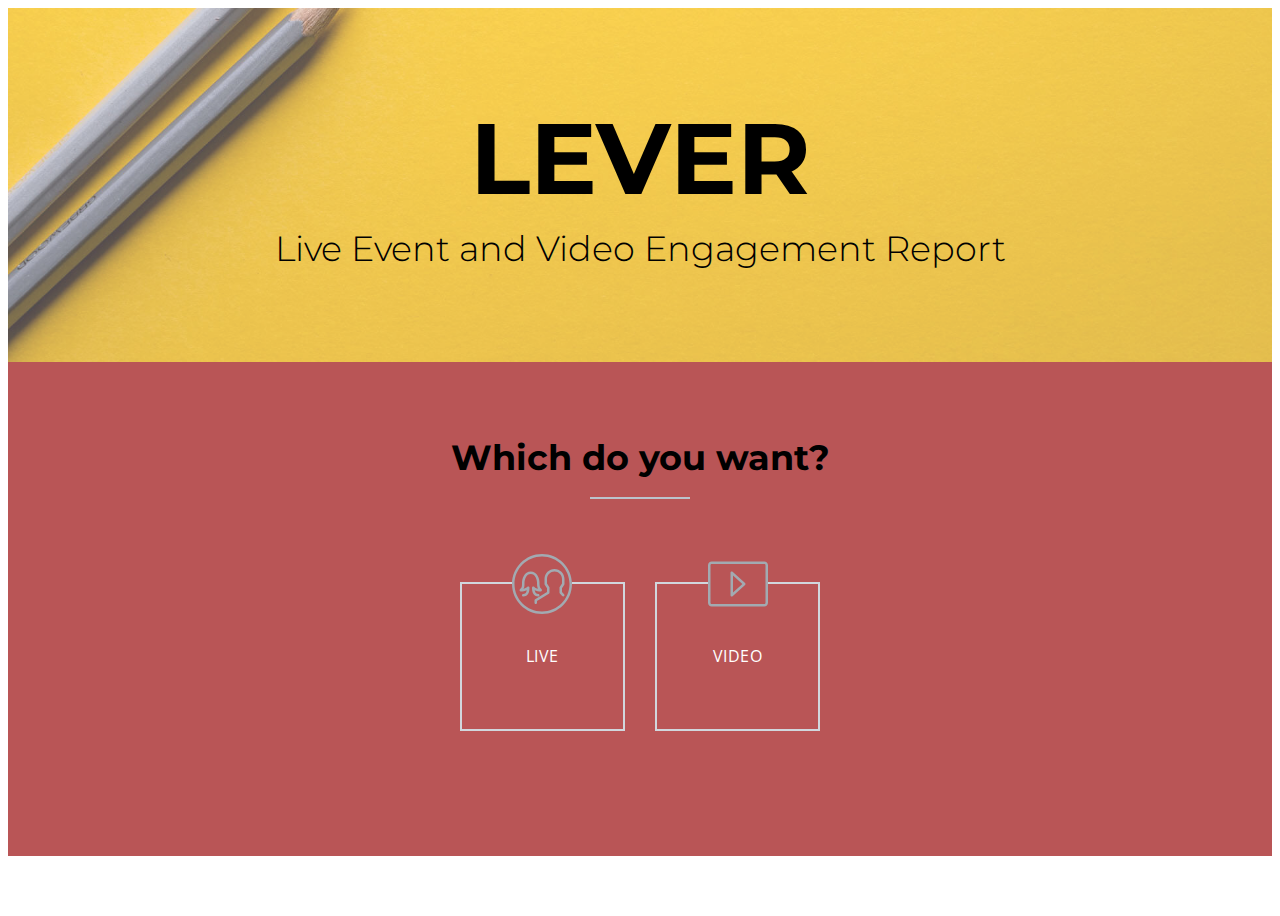
==== commit d39e6abd: "create github pages" ====
--- a/index.html
+++ b/index.html
@@ -19,7 +19,7 @@
  
  <style amp-custom> 
 div,span,h1,h2,h3,h4,h5,h6,p,blockquote,a,ol,ul,li,figcaption,textarea,input{font: inherit;}*{box-sizing: border-box;outline: none;}*:focus{outline: none;}h1,h2,h3,h4,h5,h6{margin-top: 0;margin-bottom: .5rem;}body{position: relative;font-style: normal;line-height: 1.5;color: #555;}section{background-color: #eeeeee;background-position: 50% 50%;background-repeat: no-repeat;background-size: cover;overflow: hidden;}section,.container,.container-fluid{position: relative;word-wrap: break-word;}a.mbr-iconfont:hover{text-decoration: none;}h1,h2,h3{margin: auto;}p,li,blockquote{letter-spacing: 0.5px;line-height: 1.7;}ul,ol,pre,blockquote,p{margin-bottom: 0;margin-top: 0;}pre{background: #f4f4f4;padding: 10px 24px;white-space: pre-wrap;}a{font-style: normal;font-weight: 400;cursor: pointer;}a,a:hover{text-decoration: none;}figure{margin-bottom: 0;}h1,h2,h3,h4,h5,h6,.h1,.h2,.h3,.h4,.h5,.h6,.display-1,.display-2,.display-3{line-height: 1;word-break: break-word;word-wrap: break-word;}b,strong{font-weight: bold;}blockquote{padding: 10px 0 10px 20px;position: relative;border-left: 3px solid;}input:-webkit-autofill,input:-webkit-autofill:hover,input:-webkit-autofill:focus,input:-webkit-autofill:active{transition-delay: 9999s;transition-property: background-color,color;}html,body{height: auto;min-height: 100vh;}.line{height: 20px;}.line-bottom{display: inline-block;width: 6.25rem;border: 1px solid;margin-bottom: 5px;height: 0;}.brown-color{color: #af9f8c;}.grey-color{color: #A2AAB1;}.width-full{width: 100%;}.d-flex{display: -webkit-flex;display: flex;}.mbr-row-reverse{-webkit-flex-direction: row-reverse;flex-direction: row-reverse;}.mbr-flex-wrap{-webkit-flex-wrap: wrap;flex-wrap: wrap;}.mbr-flex-column{-webkit-flex-direction: column;flex-direction: column;}.mbr-justify-content-start{-webkit-justify-content: flex-start;justify-content: flex-start;}.mbr-justify-content-center{-webkit-justify-content: center;justify-content: center;}.mbr-justify-content-end{-webkit-justify-content: flex-end;justify-content: flex-end;}.mbr-justify-content-between{-webkit-justify-content: space-between;justify-content: space-between;}.mbr-justify-content-around{-webkit-justify-content: space-around;justify-content: space-around;}.mbr-align-items-center{-webkit-align-items: center;align-items: center;}.mbr-section-title{font-style: normal;line-height: 1.2;}.mbr-section-subtitle{line-height: 1.3;}.mbr-text{font-style: normal;line-height: 1.6;}.btn{margin: 0;font-weight: 400;border-width: 2px;border-style: solid;font-style: normal;white-space: normal;transition: all .2s ease-in-out,box-shadow 2s ease-in-out;display: -webkit-inline-flex;display: inline-flex;-webkit-align-items: center;align-items: center;-webkit-justify-content: center;justify-content: center;word-break: break-word;font-family: "Open Sans";}.btn svg{transition: fill .2s;}.fa-arrow-right.mbr-iconfont-btn{margin: 0 0 0 1rem;line-height: 1.1;}.amp-carousel-button{width: 4rem;height: 4rem;}@media (max-width: 768px){.amp-carousel-button{display: none;}}.amp-carousel-button-prev{background-size: 3rem;background-position-x: 15px;}.amp-carousel-button-next{background-size: 3rem;background-position-x: 1px;}.btn-form{border-radius: 0;}.btn-form:hover{cursor: pointer;}.mbr-figure img,.mbr-figure iframe{display: block;width: 100%;}.card{background-color: transparent;border: none;border-radius: 0;}.card-wrapper{-webkit-flex: 1;flex: 1;}.card-img{text-align: center;-webkit-flex-shrink: 0;flex-shrink: 0;}.media{max-width: 100%;margin: 0 auto;}.mbr-figure{-ms-flex-item-align: center;-ms-grid-row-align: center;-webkit-align-self: center;align-self: center;}.media-container > div{max-width: 100%;}.mbr-figure img,.card-img img{width: 100%;}@media (max-width: 991px){.media-size-item{width: auto;}.media{width: auto;}.mbr-figure{width: 100%;}}.hidden{visibility: hidden;}.super-hide{display: none;}.inactive{-webkit-user-select: none;-moz-user-select: none;-ms-user-select: none;user-select: none;pointer-events: none;-webkit-user-drag: none;user-drag: none;}textarea[type="hidden"]{display: none;}#scrollToTop{display: none;}.popover-content ul.show{min-height: 155px;}.mbr-white{color: #ffffff;}.mbr-black{color: #000000;}.mbr-bg-white{background-color: #ffffff;}.mbr-bg-black{background-color: #000000;}.mbr-shadow{transition: all .15s ease-in-out;box-shadow: 0 0.7em 1.4em rgba(0,0,0,0.1),0 0.6em 0.5em -0.4em rgba(0,0,0,0.15);}.align-left{text-align: left;}.align-center{text-align: center;}.align-right{text-align: right;}.l-h-12{line-height: 1.2;}.l-h-15{line-height: 1.5;}.mbr-light{font-weight: 300;}.mbr-regular{font-weight: 400;}.mbr-semibold{font-weight: 500;}.mbr-bold{font-weight: 700;}.mbr-section-btn{margin-left: 0;margin-right: 0;font-size: 0;}nav .mbr-section-btn{margin-left: 0rem;margin-right: 0rem;}.btn .mbr-iconfont,.btn.btn-sm .mbr-iconfont{cursor: pointer;margin-right: 0.5rem;}.btn.btn-md .mbr-iconfont,.btn.btn-md .mbr-iconfont{margin-right: 0.8rem;}[type="submit"]{-webkit-appearance: none;}.mbr-mt-8{margin-top: .5rem;}.mbr-mt-10{margin-top: 0.625rem;}.mbr-mt-16{margin-top: 1rem;}.mbr-mt-20{margin-top: 1.25rem;}.mbr-mt-30{margin-top: 1.875rem;}.mbr-mt-50{margin-top: 3.125rem;}.mbr-mt-75{margin-top: 4.7rem;}.mbr-mt-100{margin-top: 6.25rem;}.mbr-mb-8{margin-bottom: .5rem;}.mbr-mb-10{margin-bottom: 0.625rem;}.mbr-mb-16{margin-bottom: 1rem;}.mbr-mb-20{margin-bottom: 1.25rem;}.mbr-mb-30{margin-bottom: 1.875rem;}.mbr-mb-50{margin-bottom: 3.125rem;}.mbr-mb-75{margin-bottom: 4.7rem;}.mbr-mb-100{margin-bottom: 6.25rem;}.mbr-pb-3{padding-bottom: 1rem;}.mbr-p-0{padding: 0;}.mbr-p-3{padding: 1.5rem;}.mbr-p-16{padding: 1rem;}.mbr-p-30{padding: 1.875rem;}.mbr-p-60{padding: 3.75rem;}.lightbox{background: rgba(0,0,0,0.8);width: 100%;height: 100%;position: absolute;display: -webkit-flex;display: flex;-webkit-align-items: center;align-items: center;-webkit-justify-content: center;justify-content: center;}.mbr-fullscreen .mbr-overlay{min-height: 100vh;}.mbr-fullscreen{display: -webkit-flex;display: -moz-flex;display: -ms-flex;display: -o-flex;display: flex;-webkit-align-items: center;align-items: center;min-height: 100vh;box-sizing: border-box;padding-top: 3rem;padding-bottom: 3rem;}.mbr-overlay{background-color: #000;bottom: 0;left: 0;opacity: .5;position: absolute;right: 0;top: 0;z-index: 0;}.mbr-parallax-bg{bottom: 0;left: 0;opacity: .5;position: absolute;right: 0;top: 0;z-index: 0;background-position: 50% 50%;background-repeat: no-repeat;background-size: cover;}section.sidebar-open:before{content: '';position: fixed;top: 0;bottom: 0;right: 0;left: 0;background-color: rgba(0,0,0,0.2);z-index: 1040;}form input,form textarea,form select{padding: 1rem;width: 100%;border: none;border-bottom: 1px dotted #989898;background-color: transparent;}form input:focus,form textarea:focus,form select:focus{outline: none;}form input[type="checkbox"],form input[type="radio"]{border: none;width: auto;}form textarea.field-input{height: 200px;}form .fieldset{display: -webkit-flex;display: flex;-webkit-justify-content: center;justify-content: center;-webkit-flex-wrap: wrap;flex-wrap: wrap;-webkit-align-items: center;align-items: center;}.gallery1 amp-img:before,.gallery1 amp-img:after,.features16 amp-img:before,.features16 amp-img:after,.vimeo1 amp-img:before,.vimeo1 amp-img:after{position: absolute;top: 0;left: 0;height: 100%;width: 100%;content: '';transition: all 0.4s;pointer-events: none;}.gallery1 amp-img:before,.features16 amp-img:before,.vimeo1 amp-img:before{display: inline-block;background: transparent;opacity: 0;}.gallery1 .image{overflow: hidden;position: relative;z-index: 22;transition: all 0.4s;}.gallery1 .image img{min-height: 100%;width: 100%;object-fit: cover;}.gallery1 amp-img{overflow: hidden;z-index: 22;}.gallery1 amp-img:before{z-index: 23;}.gallery1 amp-img:after{z-index: 24;}.gallery1 .content-wrapper{padding: 0 1rem;width: 100%;z-index: 23;position: absolute;}.gallery1 .block-icon{padding: 0 1rem;width: 100%;z-index: 23;position: absolute;display: none;transition: all 0.4s;}.gallery1 .image:hover .block-icon{display: block;transition: all 0.4s;}.table1 .ico,.table2 .ico,.table3 .ico{position: absolute;top: 10px;right: 10px;display: none;}.table1 .hot,.table2 .hot,.table3 .hot{border: 30px solid transparent;position: absolute;top: -1px;right: -1px;font-size: 14px;display: none;}.table1 .display,.table2 .display,.table3 .display{display: block;}amp-img img{max-height: 100%;max-width: 100%;}img.mbr-temp{width: 100%;}.is-builder .nodisplay + img[async],.is-builder .nodisplay + img[decoding="async"],.is-builder amp-img > a + img[async],.is-builder amp-img > a + img[decoding="async"]{display: none;}img{min-height: 100%;object-fit: cover;overflow: hidden;}html:not(.is-builder) amp-img > a{position: absolute;top: 0;bottom: 0;left: 0;right: 0;z-index: 1;}.is-builder .temp-amp-sizer{position: absolute;}.is-builder amp-youtube .temp-amp-sizer,.is-builder amp-vimeo .temp-amp-sizer{position: static;}.is-builder section.horizontal-menu .ampstart-btn{display: none;}@media (max-width: 991px){.is-builder section.horizontal-menu .navbar-toggler{display: block;}}.is-builder section.horizontal-menu .dropdown-menu{z-index: auto;opacity: 1;pointer-events: auto;}.is-builder section.horizontal-menu .nav-dropdown .link.dropdown-toggle[aria-expanded="true"]{margin-right: 0;padding: 0.667em 1em;}.is-builder section.features16 .full-link{z-index: 0;}.container{padding-right: 30px;padding-left: 30px;width: 100%;margin-right: auto;margin-left: auto;}@media (max-width: 767px){.container{max-width: 540px;}}@media (min-width: 768px){.container{max-width: 720px;}}@media (min-width: 992px){.container{max-width: 960px;}}@media (min-width: 1200px){.container{max-width: 1200px;}}.container-fluid{width: 100%;padding-right: 30px;padding-left: 30px;margin-right: auto;margin-left: auto;}.mbr-row,.mbr-form-row{display: -webkit-box;display: -webkit-flex;display: -ms-flexbox;display: flex;-webkit-flex-wrap: wrap;-ms-flex-wrap: wrap;flex-wrap: wrap;margin-right: -30px;margin-left: -30px;}.mbr-form-row{margin-right: -0.5rem;margin-left: -0.5rem;}.mbr-form-row > [class*="mbr-col"]{padding-left: 0.5rem;padding-right: 0.5rem;}@media (max-width: 767px){.mbr-col,.mbr-col-auto{padding-right: 15px;padding-left: 15px;}.mbr-col-sm-12{-ms-flex: 0 0 100%;-webkit-flex: 0 0 100%;flex: 0 0 100%;max-width: 100%;padding-right: 15px;padding-left: 15px;}}@media (min-width: 768px){.mbr-col{-ms-flex: 1 1 auto;-webkit-box-flex: 1;flex: 1 1 auto;max-width: 100%;padding-right: 15px;padding-left: 15px;}.mbr-col-auto{-ms-flex: 0 0 auto;flex: 0 0 auto;width: auto;padding-right: 15px;padding-left: 15px;}.mbr-col-md-3{-ms-flex: 0 0 25%;-webkit-flex: 0 0 25%;flex: 0 0 25%;max-width: 25%;padding-right: 15px;padding-left: 15px;}.mbr-col-md-4{-ms-flex: 0 0 33.333333%;-webkit-flex: 0 0 33.333333%;flex: 0 0 33.333333%;max-width: 33.333333%;padding-right: 15px;padding-left: 15px;}.mbr-col-md-5{-ms-flex: 0 0 41.666667%;-webkit-flex: 0 0 41.666667%;flex: 0 0 41.666667%;max-width: 41.666667%;padding-right: 15px;padding-left: 15px;}.mbr-col-md-6{-ms-flex: 0 0 50%;-webkit-flex: 0 0 50%;flex: 0 0 50%;max-width: 50%;padding-right: 15px;padding-left: 15px;}.mbr-col-md-7{-ms-flex: 0 0 58.333333%;-webkit-flex: 0 0 58.333333%;flex: 0 0 58.333333%;max-width: 58.333333%;padding-right: 15px;padding-left: 15px;}.mbr-col-md-8{-ms-flex: 0 0 66.666667%;-webkit-flex: 0 0 66.666667%;flex: 0 0 66.666667%;max-width: 66.666667%;padding-left: 15px;padding-right: 15px;}.mbr-col-md-10{-ms-flex: 0 0 83.333333%;-webkit-flex: 0 0 83.333333%;flex: 0 0 83.333333%;max-width: 83.333333%;padding-left: 15px;padding-right: 15px;}.mbr-col-md-12{-ms-flex: 0 0 100%;-webkit-flex: 0 0 100%;flex: 0 0 100%;max-width: 100%;padding-right: 15px;padding-left: 15px;}}@media (min-width: 992px){.mbr-col-lg-1{-ms-flex: 0 0 8.333333%;-webkit-flex: 0 0 8.333333%;flex: 0 0 8.333333%;max-width: 8.333333%;padding-right: 15px;padding-left: 15px;}.mbr-col-lg-2{-ms-flex: 0 0 16.666667%;-webkit-flex: 0 0 16.666667%;flex: 0 0 16.666667%;max-width: 16.666667%;padding-right: 15px;padding-left: 15px;}.mbr-col-lg-3{-ms-flex: 0 0 25%;-webkit-flex: 0 0 25%;flex: 0 0 25%;max-width: 25%;padding-right: 15px;padding-left: 15px;}.mbr-col-lg-4{-ms-flex: 0 0 33.33%;-webkit-flex: 0 0 33.33%;flex: 0 0 33.33%;max-width: 33.33%;padding-right: 15px;padding-left: 15px;}.mbr-col-lg-5{-ms-flex: 0 0 41.666%;-webkit-flex: 0 0 41.666%;flex: 0 0 41.666%;max-width: 41.666%;padding-right: 15px;padding-left: 15px;}.mbr-col-lg-6{-ms-flex: 0 0 50%;-webkit-flex: 0 0 50%;flex: 0 0 50%;max-width: 50%;padding-right: 15px;padding-left: 15px;}.mbr-col-lg-7{-ms-flex: 0 0 58.333333%;-webkit-flex: 0 0 58.333333%;flex: 0 0 58.333333%;max-width: 58.333333%;padding-right: 15px;padding-left: 15px;}.mbr-col-lg-8{-ms-flex: 0 0 66.666667%;-webkit-flex: 0 0 66.666667%;flex: 0 0 66.666667%;max-width: 66.666667%;padding-left: 15px;padding-right: 15px;}.mbr-col-lg-9{-ms-flex: 0 0 75%;-webkit-flex: 0 0 75%;flex: 0 0 75%;max-width: 75%;padding-left: 15px;padding-right: 15px;}.mbr-col-lg-10{-ms-flex: 0 0 83.3333%;-webkit-flex: 0 0 83.3333%;flex: 0 0 83.3333%;max-width: 83.3333%;padding-right: 15px;padding-left: 15px;}.mbr-col-lg-12{-ms-flex: 0 0 100%;-webkit-flex: 0 0 100%;flex: 0 0 100%;max-width: 100%;padding-right: 15px;padding-left: 15px;}}@media (min-width: 1201px){.mbr-col-xl-7{-ms-flex: 0 0 58.333333%;-webkit-flex: 0 0 58.333333%;flex: 0 0 58.333333%;max-width: 58.333333%;padding-right: 15px;padding-left: 15px;}.mbr-col-xl-8{-ms-flex: 0 0 66.666667%;-webkit-flex: 0 0 66.666667%;flex: 0 0 66.666667%;max-width: 66.666667%;padding-left: 15px;padding-right: 15px;}.mbr-col-xl-5{-ms-flex: 0 0 41.666667%;-webkit-flex: 0 0 41.666667%;flex: 0 0 41.666667%;max-width: 41.666667%;}}.gallery-img-wrap{position: relative;height: 100%;}.gallery-img-wrap:hover{cursor: pointer;}.gallery-img-wrap:hover span{opacity: 1;}.gallery-img-wrap:hover:after{opacity: .5;}.gallery-img-wrap amp-img{height: 100%;}.gallery-img-wrap:after{content: "";position: absolute;top: 0;bottom: 0;left: 0;right: 0;background: #000;opacity: 0;transition: opacity .3s;pointer-events: none;}.gallery-img-wrap span{position: absolute;left: 50%;top: 50%;-webkit-transform: translate(-50%,-50%);transform: translate(-50%,-50%);color: #000;background-color: #fff;font-size: 1rem;width: 2rem;height: 2rem;padding: .5rem;border-radius: 50%;opacity: 0;transition: opacity .3s;pointer-events: none;z-index: 3;}.is-builder .gallery-img-wrap span{pointer-events: all;}#scrollToTopMarker{position: absolute;width: 0px;height: 0px;top: 300px;}#scrollToTopButton{position: fixed;bottom: 25px;right: 25px;opacity: .4;z-index: 5000;font-size: 32px;height: 60px;width: 60px;border: none;border-radius: 3px;cursor: pointer;}#scrollToTopButton:focus{outline: none;}#scrollToTopButton a:before{content: '';position: absolute;height: 40%;top: 36%;width: 2px;left: calc(50% - 1px);}#scrollToTopButton a:after{content: '';position: absolute;border-top: 2px solid;border-right: 2px solid;width: 40%;height: 40%;left: calc(30% - 1px);bottom: 30%;-webkit-transform: rotate(-45deg);transform: rotate(-45deg);}.is-builder #scrollToTopButton a:after{left: 30%;}.hidden-slide{display: none;}.visible-slide{display: flex;}.form-check{margin-bottom: 0;}.form-check-label{padding-left: 0;}.form-check-input{position: relative;margin: 4px;}.form-check-inline{display: -webkit-inline-box;display: -ms-inline-flexbox;display: inline-flex;-webkit-box-align: center;-ms-flex-align: center;align-items: center;padding-left: 0;margin-right: .75rem;}
-body{font-family: Montserrat;}blockquote{border-color: #ffffff;}.display-1{font-family: 'Montserrat',sans-serif;font-size: 6.25rem;}.display-2{font-family: 'Montserrat',sans-serif;font-size: 3.125rem;}.display-5{font-family: 'Montserrat',sans-serif;font-size: 2.1875rem;}.display-6{font-family: 'Montserrat',sans-serif;font-size: 1.125rem;}.display-7{font-family: 'Open Sans',sans-serif;font-size: 1rem;}.display-1 .mbr-iconfont-btn{font-size: 6.25rem;width: 6.25rem;}.display-2 .mbr-iconfont-btn{font-size: 3.125rem;width: 3.125rem;}.display-5 .mbr-iconfont-btn{font-size: 2.1875rem;width: 2.1875rem;}.display-7 .mbr-iconfont-btn{font-size: 1rem;width: 1rem;}@media (max-width: 768px){.display-1{font-size: 5rem;font-size: calc( 2.8375rem + (6.25 - 2.8375) * ((100vw - 20rem) / (48 - 4)));line-height: calc( 1.4 * (2.8375rem + (6.25 - 2.8375) * ((100vw - 20rem) / (48 - 4))));}.display-2{font-size: 2.5rem;font-size: calc( 1.74375rem + (3.125 - 1.74375) * ((100vw - 20rem) / (48 - 20)));line-height: calc( 1.4 * (1.74375rem + (3.125 - 1.74375) * ((100vw - 20rem) / (48 - 20))));}.display-5{font-size: 1.75rem;font-size: calc( 1.415625rem + (2.1875 - 1.415625) * ((100vw - 20rem) / (48 - 20)));line-height: calc( 1.4 * (1.415625rem + (2.1875 - 1.415625) * ((100vw - 20rem) / (48 - 4))));}}.btn{padding: 9px 13px;border-radius: 0;}.btn-sm{padding: 9px 34px;border-radius: 0;}.btn-md{padding: 12px 16px;border-radius: 0;}.btn-lg{padding: 16px 24px;border-radius: 0;}.bg-primary{background-color: #ffffff;}.bg-success{background-color: #af9f8c;}.bg-info{background-color: #a2aab1;}.bg-warning{background-color: #555555;}.bg-danger{background-color: #f69dad;}.btn-primary,.btn-primary:active,.btn-primary.active{background-color: #ffffff;border-color: #ffffff;color: #808080;}.btn-primary svg,.btn-primary:active svg,.btn-primary.active svg{fill: #808080;}.btn-primary:hover,.btn-primary:focus,.btn-primary.focus{color: #ffffff;background-color: transparent;border-color: #ffffff;}.btn-primary:hover svg,.btn-primary:focus svg,.btn-primary.focus svg{fill: #ffffff;}.btn-primary.disabled,.btn-primary:disabled{color: #808080;background-color: #d9d9d9;border-color: #d9d9d9;}.btn-primary.disabled svg,.btn-primary:disabled svg{fill: #808080;}.btn-secondary,.btn-secondary:active,.btn-secondary.active{background-color: #65c7f5;border-color: #65c7f5;color: #ffffff;}.btn-secondary svg,.btn-secondary:active svg,.btn-secondary.active svg{fill: #ffffff;}.btn-secondary:hover,.btn-secondary:focus,.btn-secondary.focus{color: #65c7f5;background-color: transparent;border-color: #65c7f5;}.btn-secondary:hover svg,.btn-secondary:focus svg,.btn-secondary.focus svg{fill: #65c7f5;}.btn-secondary.disabled,.btn-secondary:disabled{color: #ffffff;background-color: #1dadf0;border-color: #1dadf0;}.btn-secondary.disabled svg,.btn-secondary:disabled svg{fill: #ffffff;}.btn-info,.btn-info:active,.btn-info.active{background-color: #a2aab1;border-color: #a2aab1;color: #ffffff;}.btn-info svg,.btn-info:active svg,.btn-info.active svg{fill: #ffffff;}.btn-info:hover,.btn-info:focus,.btn-info.focus{color: #a2aab1;background-color: transparent;border-color: #a2aab1;}.btn-info:hover svg,.btn-info:focus svg,.btn-info.focus svg{fill: #a2aab1;}.btn-info.disabled,.btn-info:disabled{color: #ffffff;background-color: #78848e;border-color: #78848e;}.btn-info.disabled svg,.btn-info:disabled svg{fill: #ffffff;}.btn-success,.btn-success:active,.btn-success.active{background-color: #af9f8c;border-color: #af9f8c;color: #ffffff;}.btn-success svg,.btn-success:active svg,.btn-success.active svg{fill: #ffffff;}.btn-success:hover,.btn-success:focus,.btn-success.focus{color: #af9f8c;background-color: transparent;border-color: #af9f8c;}.btn-success:hover svg,.btn-success:focus svg,.btn-success.focus svg{fill: #af9f8c;}.btn-success.disabled,.btn-success:disabled{color: #ffffff;background-color: #8d7962;border-color: #8d7962;}.btn-success.disabled svg,.btn-success:disabled svg{fill: #ffffff;}.btn-warning,.btn-warning:active,.btn-warning.active{background-color: #555555;border-color: #555555;color: #ffffff;}.btn-warning svg,.btn-warning:active svg,.btn-warning.active svg{fill: #ffffff;}.btn-warning:hover,.btn-warning:focus,.btn-warning.focus{color: #555555;background-color: transparent;border-color: #555555;}.btn-warning:hover svg,.btn-warning:focus svg,.btn-warning.focus svg{fill: #555555;}.btn-warning.disabled,.btn-warning:disabled{color: #ffffff;background-color: #2f2f2f;border-color: #2f2f2f;}.btn-warning.disabled svg,.btn-warning:disabled svg{fill: #ffffff;}.btn-danger,.btn-danger:active,.btn-danger.active{background-color: #f69dad;border-color: #f69dad;color: #ffffff;}.btn-danger svg,.btn-danger:active svg,.btn-danger.active svg{fill: #ffffff;}.btn-danger:hover,.btn-danger:focus,.btn-danger.focus{color: #f69dad;background-color: transparent;border-color: #f69dad;}.btn-danger:hover svg,.btn-danger:focus svg,.btn-danger.focus svg{fill: #f69dad;}.btn-danger.disabled,.btn-danger:disabled{color: #ffffff;background-color: #f05772;border-color: #f05772;}.btn-danger.disabled svg,.btn-danger:disabled svg{fill: #ffffff;}.btn-black,.btn-black:active,.btn-black.active{background-color: #333333;border-color: #333333;color: #ffffff;}.btn-black svg,.btn-black:active svg,.btn-black.active svg{fill: #ffffff;}.btn-black:hover,.btn-black:focus,.btn-black.focus{color: #333333;background-color: transparent;border-color: #333333;}.btn-black:hover svg,.btn-black:focus svg,.btn-black.focus svg{fill: #333333;}.btn-black.disabled,.btn-black:disabled{color: #ffffff;background-color: #0d0d0d;border-color: #0d0d0d;}.btn-black.disabled svg,.btn-black:disabled svg{fill: #ffffff;}.btn-white,.btn-white:active,.btn-white.active{background-color: #ffffff;border-color: #ffffff;color: #808080;}.btn-white svg,.btn-white:active svg,.btn-white.active svg{fill: #808080;}.btn-white:hover,.btn-white:focus,.btn-white.focus{color: #ffffff;background-color: transparent;border-color: #ffffff;}.btn-white:hover svg,.btn-white:focus svg,.btn-white.focus svg{fill: #ffffff;}.btn-white.disabled,.btn-white:disabled{color: #808080;background-color: #d9d9d9;border-color: #d9d9d9;}.btn-white.disabled svg,.btn-white:disabled svg{fill: #808080;}.btn-white,.btn-white:active,.btn-white.active{color: #333333;}.btn-white svg,.btn-white:active svg,.btn-white.active svg{fill: #333333;}.btn-white:hover,.btn-white:focus,.btn-white.focus{color: #ffffff;}.btn-white:hover svg,.btn-white:focus svg,.btn-white.focus svg{fill: #ffffff;}.btn-white.disabled,.btn-white:disabled{color: #333333;}.btn-white.disabled svg,.btn-white:disabled svg{fill: #333333;}.btn-primary-outline,.btn-primary-outline:active,.btn-primary-outline.active{background: none;border-color: #cccccc;color: #cccccc;}.btn-primary-outline svg,.btn-primary-outline:active svg,.btn-primary-outline.active svg{fill: #cccccc;}.btn-primary-outline:hover,.btn-primary-outline:focus,.btn-primary-outline.focus{color: #808080;background-color: #ffffff;border-color: #ffffff;}.btn-primary-outline:hover svg,.btn-primary-outline:focus svg,.btn-primary-outline.focus svg{fill: #808080;}.btn-primary-outline.disabled,.btn-primary-outline:disabled{color: #808080;background-color: #ffffff;border-color: #ffffff;}.btn-primary-outline.disabled svg,.btn-primary-outline:disabled svg{fill: #808080;}.btn-secondary-outline,.btn-secondary-outline:active,.btn-secondary-outline.active{background: none;border-color: #0fa1e5;color: #0fa1e5;}.btn-secondary-outline svg,.btn-secondary-outline:active svg,.btn-secondary-outline.active svg{fill: #0fa1e5;}.btn-secondary-outline:hover,.btn-secondary-outline:focus,.btn-secondary-outline.focus{color: #ffffff;background-color: #65c7f5;border-color: #65c7f5;}.btn-secondary-outline:hover svg,.btn-secondary-outline:focus svg,.btn-secondary-outline.focus svg{fill: #ffffff;}.btn-secondary-outline.disabled,.btn-secondary-outline:disabled{color: #ffffff;background-color: #65c7f5;border-color: #65c7f5;}.btn-secondary-outline.disabled svg,.btn-secondary-outline:disabled svg{fill: #ffffff;}.btn-info-outline,.btn-info-outline:active,.btn-info-outline.active{background: none;border-color: #6c7781;color: #6c7781;}.btn-info-outline svg,.btn-info-outline:active svg,.btn-info-outline.active svg{fill: #6c7781;}.btn-info-outline:hover,.btn-info-outline:focus,.btn-info-outline.focus{color: #ffffff;background-color: #a2aab1;border-color: #a2aab1;}.btn-info-outline:hover svg,.btn-info-outline:focus svg,.btn-info-outline.focus svg{fill: #ffffff;}.btn-info-outline.disabled,.btn-info-outline:disabled{color: #ffffff;background-color: #a2aab1;border-color: #a2aab1;}.btn-info-outline.disabled svg,.btn-info-outline:disabled svg{fill: #ffffff;}.btn-success-outline,.btn-success-outline:active,.btn-success-outline.active{background: none;border-color: #7e6c57;color: #7e6c57;}.btn-success-outline svg,.btn-success-outline:active svg,.btn-success-outline.active svg{fill: #7e6c57;}.btn-success-outline:hover,.btn-success-outline:focus,.btn-success-outline.focus{color: #ffffff;background-color: #af9f8c;border-color: #af9f8c;}.btn-success-outline:hover svg,.btn-success-outline:focus svg,.btn-success-outline.focus svg{fill: #ffffff;}.btn-success-outline.disabled,.btn-success-outline:disabled{color: #ffffff;background-color: #af9f8c;border-color: #af9f8c;}.btn-success-outline.disabled svg,.btn-success-outline:disabled svg{fill: #ffffff;}.btn-warning-outline,.btn-warning-outline:active,.btn-warning-outline.active{background: none;border-color: #222222;color: #222222;}.btn-warning-outline svg,.btn-warning-outline:active svg,.btn-warning-outline.active svg{fill: #222222;}.btn-warning-outline:hover,.btn-warning-outline:focus,.btn-warning-outline.focus{color: #ffffff;background-color: #555555;border-color: #555555;}.btn-warning-outline:hover svg,.btn-warning-outline:focus svg,.btn-warning-outline.focus svg{fill: #ffffff;}.btn-warning-outline.disabled,.btn-warning-outline:disabled{color: #ffffff;background-color: #555555;border-color: #555555;}.btn-warning-outline.disabled svg,.btn-warning-outline:disabled svg{fill: #ffffff;}.btn-danger-outline,.btn-danger-outline:active,.btn-danger-outline.active{background: none;border-color: #ed405f;color: #ed405f;}.btn-danger-outline svg,.btn-danger-outline:active svg,.btn-danger-outline.active svg{fill: #ed405f;}.btn-danger-outline:hover,.btn-danger-outline:focus,.btn-danger-outline.focus{color: #ffffff;background-color: #f69dad;border-color: #f69dad;}.btn-danger-outline:hover svg,.btn-danger-outline:focus svg,.btn-danger-outline.focus svg{fill: #ffffff;}.btn-danger-outline.disabled,.btn-danger-outline:disabled{color: #ffffff;background-color: #f69dad;border-color: #f69dad;}.btn-danger-outline.disabled svg,.btn-danger-outline:disabled svg{fill: #ffffff;}.btn-black-outline,.btn-black-outline:active,.btn-black-outline.active{background: none;border-color: #000000;color: #000000;}.btn-black-outline svg,.btn-black-outline:active svg,.btn-black-outline.active svg{fill: #000000;}.btn-black-outline:hover,.btn-black-outline:focus,.btn-black-outline.focus{color: #ffffff;background-color: #333333;border-color: #333333;}.btn-black-outline:hover svg,.btn-black-outline:focus svg,.btn-black-outline.focus svg{fill: #ffffff;}.btn-black-outline.disabled,.btn-black-outline:disabled{color: #ffffff;background-color: #333333;border-color: #333333;}.btn-black-outline.disabled svg,.btn-black-outline:disabled svg{fill: #ffffff;}.btn-white-outline,.btn-white-outline:active,.btn-white-outline.active{background: none;border-color: #ffffff;color: #ffffff;}.btn-white-outline svg,.btn-white-outline:active svg,.btn-white-outline.active svg{fill: #ffffff;}.btn-white-outline:hover,.btn-white-outline:focus,.btn-white-outline.focus{color: #333333;background-color: #ffffff;border-color: #ffffff;}.btn-white-outline:hover svg,.btn-white-outline:focus svg,.btn-white-outline.focus svg{fill: #333333;}.text-primary{color: #ffffff;}.text-secondary{color: #65c7f5;}.text-success{color: #af9f8c;}.text-info{color: #a2aab1;}.text-warning{color: #555555;}.text-danger{color: #f69dad;}.text-white{color: #ffffff;}.text-black{color: #000000;}a.text-primary:hover,a.text-primary:focus{color: #cccccc;}a.text-secondary:hover,a.text-secondary:focus{color: #0fa1e5;}a.text-success:hover,a.text-success:focus{color: #d9d1c8;}a.text-info:hover,a.text-info:focus{color: #6c7781;}a.text-warning:hover,a.text-warning:focus{color: #888888;}a.text-danger:hover,a.text-danger:focus{color: #ed405f;}a.text-white:hover,a.text-white:focus{color: #b3b3b3;}a.text-black:hover,a.text-black:focus{color: #4d4d4d;}.alert-success{background-color: #af9f8c;}.alert-info{background-color: #a2aab1;}.alert-warning{background-color: #555555;}.alert-danger{background-color: #f69dad;}a,a:hover{color: #ffffff;}.mbr-plan-header.bg-primary .mbr-plan-subtitle,.mbr-plan-header.bg-primary .mbr-plan-price-desc{color: #ffffff;}.mbr-plan-header.bg-success .mbr-plan-subtitle,.mbr-plan-header.bg-success .mbr-plan-price-desc{color: #e3ded7;}.mbr-plan-header.bg-info .mbr-plan-subtitle,.mbr-plan-header.bg-info .mbr-plan-price-desc{color: #e7e9eb;}.mbr-plan-header.bg-warning .mbr-plan-subtitle,.mbr-plan-header.bg-warning .mbr-plan-price-desc{color: #c8c8c8;}.mbr-plan-header.bg-danger .mbr-plan-subtitle,.mbr-plan-header.bg-danger .mbr-plan-price-desc{color: #ffffff;}div[submit-success] > *{background: #af9f8c;padding: 1rem;margin-bottom: 1rem;}div[submit-error] > *{background: #f69dad;padding: 1rem;margin-bottom: 1rem;}.mobirise-spinner{position: absolute;top: 50%;left: 40%;margin-left: 10%;-webkit-transform: translate3d(-50%,-50%,0);z-index: 4;}.mobirise-spinner em{width: 24px;height: 24px;background: #3ac;border-radius: 100%;display: inline-block;-webkit-animation: slide 1s infinite;}.mobirise-spinner em:nth-child(1){-webkit-animation-delay: 0.1s;background: #ffffff;}.mobirise-spinner em:nth-child(2){-webkit-animation-delay: 0.2s;background: #65c7f5;}.mobirise-spinner em:nth-child(3){-webkit-animation-delay: 0.3s;background: #af9f8c;}@-moz-keyframes slide{0%{-webkit-transform: scale(1);}50%{opacity: 0.3;-webkit-transform: scale(2);}100%{-webkit-transform: scale(1);}}@-webkit-keyframes slide{0%{-webkit-transform: scale(1);}50%{opacity: 0.3;-webkit-transform: scale(2);}100%{-webkit-transform: scale(1);}}@-o-keyframes slide{0%{-webkit-transform: scale(1);}50%{opacity: 0.3;-webkit-transform: scale(2);}100%{-webkit-transform: scale(1);}}@keyframes slide{0%{-webkit-transform: scale(1);}50%{opacity: 0.3;-webkit-transform: scale(2);}100%{-webkit-transform: scale(1);}}.mobirise-loader .amp-active > div{display: none;}#scrollToTopMarker{display: none;}#scrollToTopButton{background-color: #ffffff;}#scrollToTopButton a:before{background: #000000;}#scrollToTopButton a:after{border-top-color: #000000;border-right-color: #000000;}.amp-carousel-button{width: 64px;height: 64px;background-color: rgba(0,0,0,0.5);transition: all .2s;border-radius: 0;}.amp-carousel-button:hover{background-color: #af9f8c;opacity: .5;}.amp-carousel-button-prev{background-image: url("data:image/svg+xml;charset=utf-8,%3Csvg xmlns='http://www.w3.org/2000/svg' width='25' height='25' fill='%23ffffff' viewBox='0 0 64 64'%3E%3Cpolygon points='10.707,23.707 9.146,22.293 0,31.293 0,32.707 9.146,41.707 10.634,40.293 3.414,33 64,33 64,31 3.414,31 '/%3E%3C/svg%3E");}.amp-carousel-button-next{background-image: url("data:image/svg+xml;charset=utf-8,%3Csvg xmlns='http://www.w3.org/2000/svg' width='25' height='25' fill='%23ffffff' viewBox='0 0 64 64'%3E%3Cpolygon points='53.293,40.293 54.854,41.707 64,32.707 64,31.293 54.854,22.293 53.366,23.707 60.586,31 0,31 0,33 60.586,33 '/%3E%3C/svg%3E");}.cid-rtnYxcoD3s{padding-top: 90px;padding-bottom: 90px;background-image: url("assets/images/background1.jpg");}.cid-rtnYxcoD3s .mbr-overlay{background-color: #ffffff;opacity: 0.3;}.cid-rto2jWj2Gx{padding-top: 75px;padding-bottom: 75px;background-color: #8b8b99;}.cid-rto2jWj2Gx .card-wrapper{background: transparent;border: 2px solid #d1d7dd;width: 100%;position: relative;}.cid-rto2jWj2Gx .line-bottom{border-color: #bbc3cc;}.cid-rto2jWj2Gx .card-img{display: flex;color: #a2aab1;position: absolute;top: -1.875rem;left: 50%;-webkit-transform: translateX(-50%);transform: translateX(-50%);width: auto;}.cid-rto2jWj2Gx div.list-wrap{transition: all .3s;display: flex;}.cid-rto2jWj2Gx .iconfont-wrapper{display: flex;width: 3.75rem;height: 3.75rem;}.cid-rto2jWj2Gx .iconfont-wrapper .mbr-iconfont{font-size: 3.75rem;background-color: #8b8b99;}
+body{font-family: Montserrat;}blockquote{border-color: #ffffff;}.display-1{font-family: 'Montserrat',sans-serif;font-size: 6.25rem;}.display-2{font-family: 'Montserrat',sans-serif;font-size: 3.125rem;}.display-5{font-family: 'Montserrat',sans-serif;font-size: 2.1875rem;}.display-6{font-family: 'Montserrat',sans-serif;font-size: 1.125rem;}.display-7{font-family: 'Open Sans',sans-serif;font-size: 1rem;}.display-1 .mbr-iconfont-btn{font-size: 6.25rem;width: 6.25rem;}.display-2 .mbr-iconfont-btn{font-size: 3.125rem;width: 3.125rem;}.display-5 .mbr-iconfont-btn{font-size: 2.1875rem;width: 2.1875rem;}.display-7 .mbr-iconfont-btn{font-size: 1rem;width: 1rem;}@media (max-width: 768px){.display-1{font-size: 5rem;font-size: calc( 2.8375rem + (6.25 - 2.8375) * ((100vw - 20rem) / (48 - 4)));line-height: calc( 1.4 * (2.8375rem + (6.25 - 2.8375) * ((100vw - 20rem) / (48 - 4))));}.display-2{font-size: 2.5rem;font-size: calc( 1.74375rem + (3.125 - 1.74375) * ((100vw - 20rem) / (48 - 20)));line-height: calc( 1.4 * (1.74375rem + (3.125 - 1.74375) * ((100vw - 20rem) / (48 - 20))));}.display-5{font-size: 1.75rem;font-size: calc( 1.415625rem + (2.1875 - 1.415625) * ((100vw - 20rem) / (48 - 20)));line-height: calc( 1.4 * (1.415625rem + (2.1875 - 1.415625) * ((100vw - 20rem) / (48 - 4))));}}.btn{padding: 9px 13px;border-radius: 0;}.btn-sm{padding: 9px 34px;border-radius: 0;}.btn-md{padding: 12px 16px;border-radius: 0;}.btn-lg{padding: 16px 24px;border-radius: 0;}.bg-primary{background-color: #ffffff;}.bg-success{background-color: #af9f8c;}.bg-info{background-color: #a2aab1;}.bg-warning{background-color: #555555;}.bg-danger{background-color: #f69dad;}.btn-primary,.btn-primary:active,.btn-primary.active{background-color: #ffffff;border-color: #ffffff;color: #808080;}.btn-primary svg,.btn-primary:active svg,.btn-primary.active svg{fill: #808080;}.btn-primary:hover,.btn-primary:focus,.btn-primary.focus{color: #ffffff;background-color: transparent;border-color: #ffffff;}.btn-primary:hover svg,.btn-primary:focus svg,.btn-primary.focus svg{fill: #ffffff;}.btn-primary.disabled,.btn-primary:disabled{color: #808080;background-color: #d9d9d9;border-color: #d9d9d9;}.btn-primary.disabled svg,.btn-primary:disabled svg{fill: #808080;}.btn-secondary,.btn-secondary:active,.btn-secondary.active{background-color: #65c7f5;border-color: #65c7f5;color: #ffffff;}.btn-secondary svg,.btn-secondary:active svg,.btn-secondary.active svg{fill: #ffffff;}.btn-secondary:hover,.btn-secondary:focus,.btn-secondary.focus{color: #65c7f5;background-color: transparent;border-color: #65c7f5;}.btn-secondary:hover svg,.btn-secondary:focus svg,.btn-secondary.focus svg{fill: #65c7f5;}.btn-secondary.disabled,.btn-secondary:disabled{color: #ffffff;background-color: #1dadf0;border-color: #1dadf0;}.btn-secondary.disabled svg,.btn-secondary:disabled svg{fill: #ffffff;}.btn-info,.btn-info:active,.btn-info.active{background-color: #a2aab1;border-color: #a2aab1;color: #ffffff;}.btn-info svg,.btn-info:active svg,.btn-info.active svg{fill: #ffffff;}.btn-info:hover,.btn-info:focus,.btn-info.focus{color: #a2aab1;background-color: transparent;border-color: #a2aab1;}.btn-info:hover svg,.btn-info:focus svg,.btn-info.focus svg{fill: #a2aab1;}.btn-info.disabled,.btn-info:disabled{color: #ffffff;background-color: #78848e;border-color: #78848e;}.btn-info.disabled svg,.btn-info:disabled svg{fill: #ffffff;}.btn-success,.btn-success:active,.btn-success.active{background-color: #af9f8c;border-color: #af9f8c;color: #ffffff;}.btn-success svg,.btn-success:active svg,.btn-success.active svg{fill: #ffffff;}.btn-success:hover,.btn-success:focus,.btn-success.focus{color: #af9f8c;background-color: transparent;border-color: #af9f8c;}.btn-success:hover svg,.btn-success:focus svg,.btn-success.focus svg{fill: #af9f8c;}.btn-success.disabled,.btn-success:disabled{color: #ffffff;background-color: #8d7962;border-color: #8d7962;}.btn-success.disabled svg,.btn-success:disabled svg{fill: #ffffff;}.btn-warning,.btn-warning:active,.btn-warning.active{background-color: #555555;border-color: #555555;color: #ffffff;}.btn-warning svg,.btn-warning:active svg,.btn-warning.active svg{fill: #ffffff;}.btn-warning:hover,.btn-warning:focus,.btn-warning.focus{color: #555555;background-color: transparent;border-color: #555555;}.btn-warning:hover svg,.btn-warning:focus svg,.btn-warning.focus svg{fill: #555555;}.btn-warning.disabled,.btn-warning:disabled{color: #ffffff;background-color: #2f2f2f;border-color: #2f2f2f;}.btn-warning.disabled svg,.btn-warning:disabled svg{fill: #ffffff;}.btn-danger,.btn-danger:active,.btn-danger.active{background-color: #f69dad;border-color: #f69dad;color: #ffffff;}.btn-danger svg,.btn-danger:active svg,.btn-danger.active svg{fill: #ffffff;}.btn-danger:hover,.btn-danger:focus,.btn-danger.focus{color: #f69dad;background-color: transparent;border-color: #f69dad;}.btn-danger:hover svg,.btn-danger:focus svg,.btn-danger.focus svg{fill: #f69dad;}.btn-danger.disabled,.btn-danger:disabled{color: #ffffff;background-color: #f05772;border-color: #f05772;}.btn-danger.disabled svg,.btn-danger:disabled svg{fill: #ffffff;}.btn-black,.btn-black:active,.btn-black.active{background-color: #333333;border-color: #333333;color: #ffffff;}.btn-black svg,.btn-black:active svg,.btn-black.active svg{fill: #ffffff;}.btn-black:hover,.btn-black:focus,.btn-black.focus{color: #333333;background-color: transparent;border-color: #333333;}.btn-black:hover svg,.btn-black:focus svg,.btn-black.focus svg{fill: #333333;}.btn-black.disabled,.btn-black:disabled{color: #ffffff;background-color: #0d0d0d;border-color: #0d0d0d;}.btn-black.disabled svg,.btn-black:disabled svg{fill: #ffffff;}.btn-white,.btn-white:active,.btn-white.active{background-color: #ffffff;border-color: #ffffff;color: #808080;}.btn-white svg,.btn-white:active svg,.btn-white.active svg{fill: #808080;}.btn-white:hover,.btn-white:focus,.btn-white.focus{color: #ffffff;background-color: transparent;border-color: #ffffff;}.btn-white:hover svg,.btn-white:focus svg,.btn-white.focus svg{fill: #ffffff;}.btn-white.disabled,.btn-white:disabled{color: #808080;background-color: #d9d9d9;border-color: #d9d9d9;}.btn-white.disabled svg,.btn-white:disabled svg{fill: #808080;}.btn-white,.btn-white:active,.btn-white.active{color: #333333;}.btn-white svg,.btn-white:active svg,.btn-white.active svg{fill: #333333;}.btn-white:hover,.btn-white:focus,.btn-white.focus{color: #ffffff;}.btn-white:hover svg,.btn-white:focus svg,.btn-white.focus svg{fill: #ffffff;}.btn-white.disabled,.btn-white:disabled{color: #333333;}.btn-white.disabled svg,.btn-white:disabled svg{fill: #333333;}.btn-primary-outline,.btn-primary-outline:active,.btn-primary-outline.active{background: none;border-color: #cccccc;color: #cccccc;}.btn-primary-outline svg,.btn-primary-outline:active svg,.btn-primary-outline.active svg{fill: #cccccc;}.btn-primary-outline:hover,.btn-primary-outline:focus,.btn-primary-outline.focus{color: #808080;background-color: #ffffff;border-color: #ffffff;}.btn-primary-outline:hover svg,.btn-primary-outline:focus svg,.btn-primary-outline.focus svg{fill: #808080;}.btn-primary-outline.disabled,.btn-primary-outline:disabled{color: #808080;background-color: #ffffff;border-color: #ffffff;}.btn-primary-outline.disabled svg,.btn-primary-outline:disabled svg{fill: #808080;}.btn-secondary-outline,.btn-secondary-outline:active,.btn-secondary-outline.active{background: none;border-color: #0fa1e5;color: #0fa1e5;}.btn-secondary-outline svg,.btn-secondary-outline:active svg,.btn-secondary-outline.active svg{fill: #0fa1e5;}.btn-secondary-outline:hover,.btn-secondary-outline:focus,.btn-secondary-outline.focus{color: #ffffff;background-color: #65c7f5;border-color: #65c7f5;}.btn-secondary-outline:hover svg,.btn-secondary-outline:focus svg,.btn-secondary-outline.focus svg{fill: #ffffff;}.btn-secondary-outline.disabled,.btn-secondary-outline:disabled{color: #ffffff;background-color: #65c7f5;border-color: #65c7f5;}.btn-secondary-outline.disabled svg,.btn-secondary-outline:disabled svg{fill: #ffffff;}.btn-info-outline,.btn-info-outline:active,.btn-info-outline.active{background: none;border-color: #6c7781;color: #6c7781;}.btn-info-outline svg,.btn-info-outline:active svg,.btn-info-outline.active svg{fill: #6c7781;}.btn-info-outline:hover,.btn-info-outline:focus,.btn-info-outline.focus{color: #ffffff;background-color: #a2aab1;border-color: #a2aab1;}.btn-info-outline:hover svg,.btn-info-outline:focus svg,.btn-info-outline.focus svg{fill: #ffffff;}.btn-info-outline.disabled,.btn-info-outline:disabled{color: #ffffff;background-color: #a2aab1;border-color: #a2aab1;}.btn-info-outline.disabled svg,.btn-info-outline:disabled svg{fill: #ffffff;}.btn-success-outline,.btn-success-outline:active,.btn-success-outline.active{background: none;border-color: #7e6c57;color: #7e6c57;}.btn-success-outline svg,.btn-success-outline:active svg,.btn-success-outline.active svg{fill: #7e6c57;}.btn-success-outline:hover,.btn-success-outline:focus,.btn-success-outline.focus{color: #ffffff;background-color: #af9f8c;border-color: #af9f8c;}.btn-success-outline:hover svg,.btn-success-outline:focus svg,.btn-success-outline.focus svg{fill: #ffffff;}.btn-success-outline.disabled,.btn-success-outline:disabled{color: #ffffff;background-color: #af9f8c;border-color: #af9f8c;}.btn-success-outline.disabled svg,.btn-success-outline:disabled svg{fill: #ffffff;}.btn-warning-outline,.btn-warning-outline:active,.btn-warning-outline.active{background: none;border-color: #222222;color: #222222;}.btn-warning-outline svg,.btn-warning-outline:active svg,.btn-warning-outline.active svg{fill: #222222;}.btn-warning-outline:hover,.btn-warning-outline:focus,.btn-warning-outline.focus{color: #ffffff;background-color: #555555;border-color: #555555;}.btn-warning-outline:hover svg,.btn-warning-outline:focus svg,.btn-warning-outline.focus svg{fill: #ffffff;}.btn-warning-outline.disabled,.btn-warning-outline:disabled{color: #ffffff;background-color: #555555;border-color: #555555;}.btn-warning-outline.disabled svg,.btn-warning-outline:disabled svg{fill: #ffffff;}.btn-danger-outline,.btn-danger-outline:active,.btn-danger-outline.active{background: none;border-color: #ed405f;color: #ed405f;}.btn-danger-outline svg,.btn-danger-outline:active svg,.btn-danger-outline.active svg{fill: #ed405f;}.btn-danger-outline:hover,.btn-danger-outline:focus,.btn-danger-outline.focus{color: #ffffff;background-color: #f69dad;border-color: #f69dad;}.btn-danger-outline:hover svg,.btn-danger-outline:focus svg,.btn-danger-outline.focus svg{fill: #ffffff;}.btn-danger-outline.disabled,.btn-danger-outline:disabled{color: #ffffff;background-color: #f69dad;border-color: #f69dad;}.btn-danger-outline.disabled svg,.btn-danger-outline:disabled svg{fill: #ffffff;}.btn-black-outline,.btn-black-outline:active,.btn-black-outline.active{background: none;border-color: #000000;color: #000000;}.btn-black-outline svg,.btn-black-outline:active svg,.btn-black-outline.active svg{fill: #000000;}.btn-black-outline:hover,.btn-black-outline:focus,.btn-black-outline.focus{color: #ffffff;background-color: #333333;border-color: #333333;}.btn-black-outline:hover svg,.btn-black-outline:focus svg,.btn-black-outline.focus svg{fill: #ffffff;}.btn-black-outline.disabled,.btn-black-outline:disabled{color: #ffffff;background-color: #333333;border-color: #333333;}.btn-black-outline.disabled svg,.btn-black-outline:disabled svg{fill: #ffffff;}.btn-white-outline,.btn-white-outline:active,.btn-white-outline.active{background: none;border-color: #ffffff;color: #ffffff;}.btn-white-outline svg,.btn-white-outline:active svg,.btn-white-outline.active svg{fill: #ffffff;}.btn-white-outline:hover,.btn-white-outline:focus,.btn-white-outline.focus{color: #333333;background-color: #ffffff;border-color: #ffffff;}.btn-white-outline:hover svg,.btn-white-outline:focus svg,.btn-white-outline.focus svg{fill: #333333;}.text-primary{color: #ffffff;}.text-secondary{color: #65c7f5;}.text-success{color: #af9f8c;}.text-info{color: #a2aab1;}.text-warning{color: #555555;}.text-danger{color: #f69dad;}.text-white{color: #ffffff;}.text-black{color: #000000;}a.text-primary:hover,a.text-primary:focus{color: #cccccc;}a.text-secondary:hover,a.text-secondary:focus{color: #0fa1e5;}a.text-success:hover,a.text-success:focus{color: #d9d1c8;}a.text-info:hover,a.text-info:focus{color: #6c7781;}a.text-warning:hover,a.text-warning:focus{color: #888888;}a.text-danger:hover,a.text-danger:focus{color: #ed405f;}a.text-white:hover,a.text-white:focus{color: #b3b3b3;}a.text-black:hover,a.text-black:focus{color: #4d4d4d;}.alert-success{background-color: #af9f8c;}.alert-info{background-color: #a2aab1;}.alert-warning{background-color: #555555;}.alert-danger{background-color: #f69dad;}a,a:hover{color: #ffffff;}.mbr-plan-header.bg-primary .mbr-plan-subtitle,.mbr-plan-header.bg-primary .mbr-plan-price-desc{color: #ffffff;}.mbr-plan-header.bg-success .mbr-plan-subtitle,.mbr-plan-header.bg-success .mbr-plan-price-desc{color: #e3ded7;}.mbr-plan-header.bg-info .mbr-plan-subtitle,.mbr-plan-header.bg-info .mbr-plan-price-desc{color: #e7e9eb;}.mbr-plan-header.bg-warning .mbr-plan-subtitle,.mbr-plan-header.bg-warning .mbr-plan-price-desc{color: #c8c8c8;}.mbr-plan-header.bg-danger .mbr-plan-subtitle,.mbr-plan-header.bg-danger .mbr-plan-price-desc{color: #ffffff;}div[submit-success] > *{background: #af9f8c;padding: 1rem;margin-bottom: 1rem;}div[submit-error] > *{background: #f69dad;padding: 1rem;margin-bottom: 1rem;}.mobirise-spinner{position: absolute;top: 50%;left: 40%;margin-left: 10%;-webkit-transform: translate3d(-50%,-50%,0);z-index: 4;}.mobirise-spinner em{width: 24px;height: 24px;background: #3ac;border-radius: 100%;display: inline-block;-webkit-animation: slide 1s infinite;}.mobirise-spinner em:nth-child(1){-webkit-animation-delay: 0.1s;background: #ffffff;}.mobirise-spinner em:nth-child(2){-webkit-animation-delay: 0.2s;background: #65c7f5;}.mobirise-spinner em:nth-child(3){-webkit-animation-delay: 0.3s;background: #af9f8c;}@-moz-keyframes slide{0%{-webkit-transform: scale(1);}50%{opacity: 0.3;-webkit-transform: scale(2);}100%{-webkit-transform: scale(1);}}@-webkit-keyframes slide{0%{-webkit-transform: scale(1);}50%{opacity: 0.3;-webkit-transform: scale(2);}100%{-webkit-transform: scale(1);}}@-o-keyframes slide{0%{-webkit-transform: scale(1);}50%{opacity: 0.3;-webkit-transform: scale(2);}100%{-webkit-transform: scale(1);}}@keyframes slide{0%{-webkit-transform: scale(1);}50%{opacity: 0.3;-webkit-transform: scale(2);}100%{-webkit-transform: scale(1);}}.mobirise-loader .amp-active > div{display: none;}#scrollToTopMarker{display: none;}#scrollToTopButton{background-color: #ffffff;}#scrollToTopButton a:before{background: #000000;}#scrollToTopButton a:after{border-top-color: #000000;border-right-color: #000000;}.amp-carousel-button{width: 64px;height: 64px;background-color: rgba(0,0,0,0.5);transition: all .2s;border-radius: 0;}.amp-carousel-button:hover{background-color: #af9f8c;opacity: .5;}.amp-carousel-button-prev{background-image: url("data:image/svg+xml;charset=utf-8,%3Csvg xmlns='http://www.w3.org/2000/svg' width='25' height='25' fill='%23ffffff' viewBox='0 0 64 64'%3E%3Cpolygon points='10.707,23.707 9.146,22.293 0,31.293 0,32.707 9.146,41.707 10.634,40.293 3.414,33 64,33 64,31 3.414,31 '/%3E%3C/svg%3E");}.amp-carousel-button-next{background-image: url("data:image/svg+xml;charset=utf-8,%3Csvg xmlns='http://www.w3.org/2000/svg' width='25' height='25' fill='%23ffffff' viewBox='0 0 64 64'%3E%3Cpolygon points='53.293,40.293 54.854,41.707 64,32.707 64,31.293 54.854,22.293 53.366,23.707 60.586,31 0,31 0,33 60.586,33 '/%3E%3C/svg%3E");}.cid-rtnYxcoD3s{padding-top: 90px;padding-bottom: 90px;background-image: url("assets/images/background1.jpg");}.cid-rtnYxcoD3s .mbr-overlay{background-color: #ffffff;opacity: 0.3;}.cid-rto2jWj2Gx{padding-top: 75px;padding-bottom: 75px;background-color: #b95556;}.cid-rto2jWj2Gx .card-wrapper{background: transparent;border: 2px solid #d1d7dd;width: 100%;position: relative;}.cid-rto2jWj2Gx .line-bottom{border-color: #bbc3cc;}.cid-rto2jWj2Gx .card-img{display: flex;color: #a2aab1;position: absolute;top: -1.875rem;left: 50%;-webkit-transform: translateX(-50%);transform: translateX(-50%);width: auto;}.cid-rto2jWj2Gx div.list-wrap{transition: all .3s;display: flex;}.cid-rto2jWj2Gx .iconfont-wrapper{display: flex;width: 3.75rem;height: 3.75rem;}.cid-rto2jWj2Gx .iconfont-wrapper .mbr-iconfont{font-size: 3.75rem;background-color: #b95556;}
 .engine{position: absolute;text-indent: -2400px;text-align: center;padding: 0;top: 0;left: -2400px;}[class*="-iconfont"]{display: inline-flex;}</style>
  
   <script async  src="https://cdn.ampproject.org/v0.js"></script>
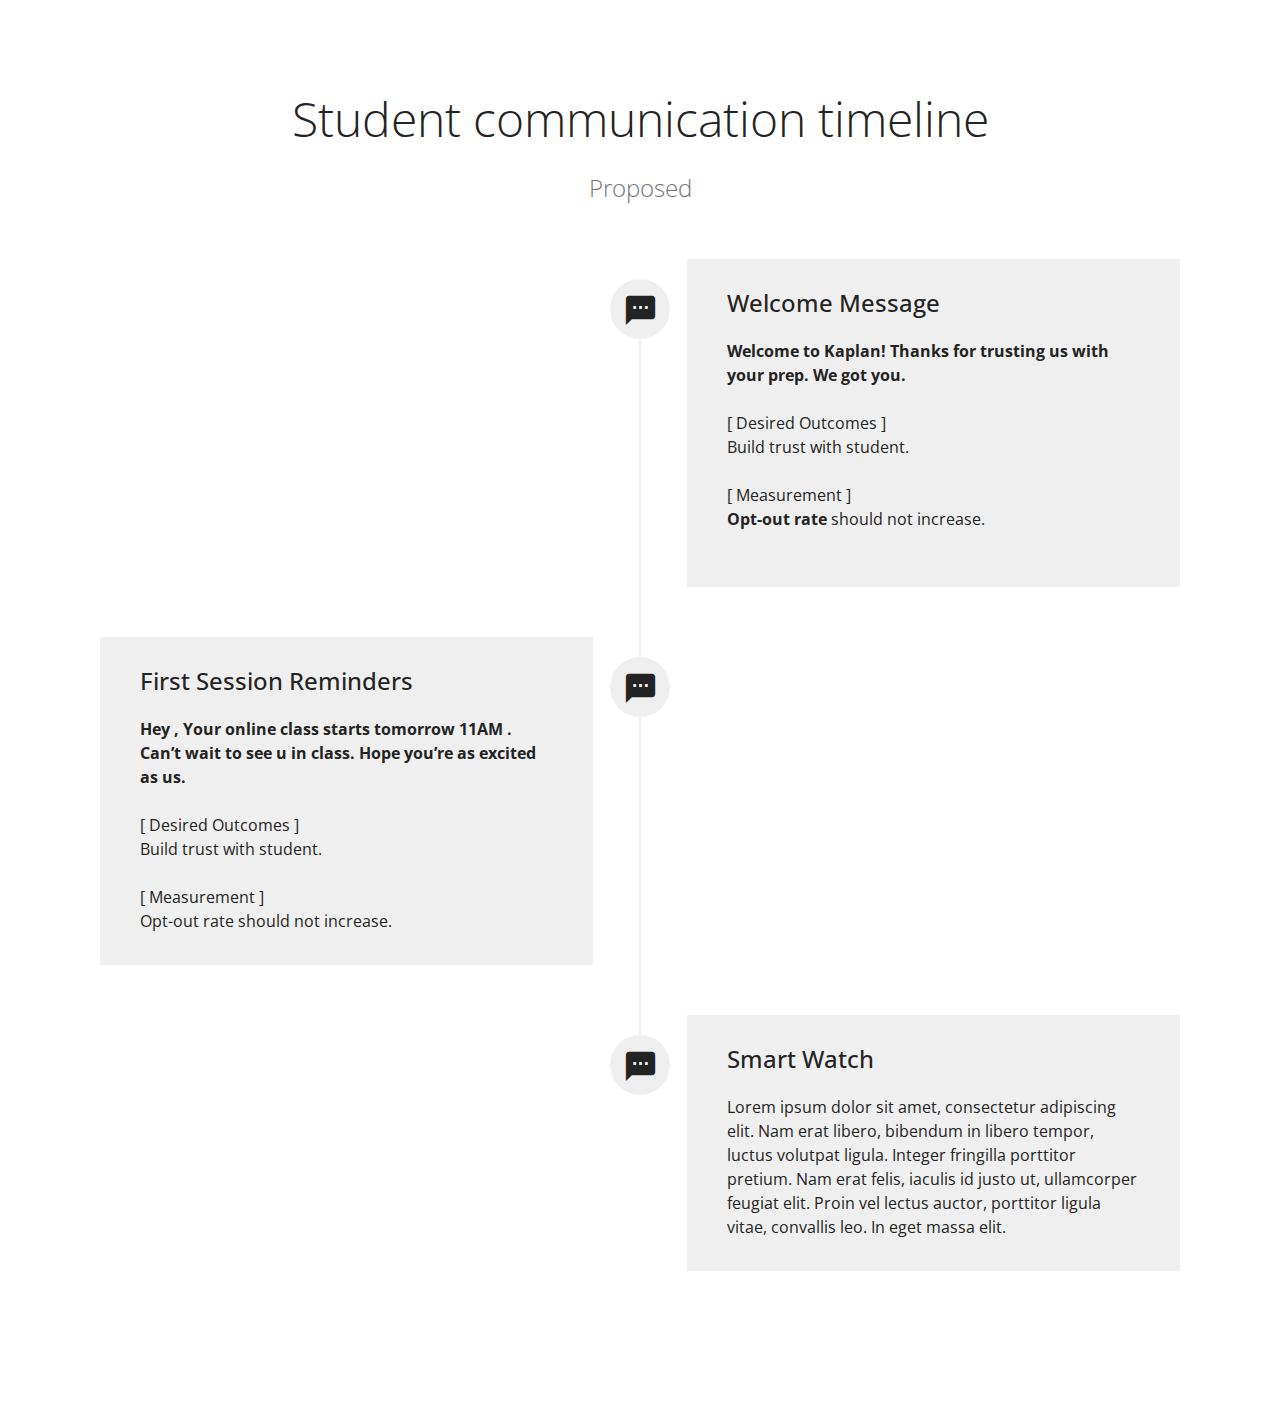
==== commit 7958e01b: "create github pages" ====
--- a/index.html
+++ b/index.html
@@ -1,112 +1,110 @@
 <!DOCTYPE html>
-<html amp >
+<html  >
 <head>
-  <!-- Site made with Mobirise Website Builder v4.10.2, https://mobirise.com -->
+  <!-- Site made with Mobirise Website Builder v4.10.6, https://mobirise.com -->
   <meta charset="UTF-8">
   <meta http-equiv="X-UA-Compatible" content="IE=edge">
-  <meta name="generator" content="Mobirise v4.10.2, mobirise.com">
+  <meta name="generator" content="Mobirise v4.10.6, mobirise.com">
   <meta name="viewport" content="width=device-width, initial-scale=1, minimum-scale=1">
   <link rel="shortcut icon" href="assets/images/logo4.png" type="image/x-icon">
   <meta name="description" content="">
   
   <title>Home</title>
+  <link rel="stylesheet" href="assets/web/assets/mobirise-icons/mobirise-icons.css">
+  <link rel="stylesheet" href="assets/bootstrap-material-design-font/css/material.css">
+  <link rel="stylesheet" href="assets/tether/tether.min.css">
+  <link rel="stylesheet" href="assets/bootstrap/css/bootstrap.min.css">
+  <link rel="stylesheet" href="assets/bootstrap/css/bootstrap-grid.min.css">
+  <link rel="stylesheet" href="assets/bootstrap/css/bootstrap-reboot.min.css">
+  <link rel="stylesheet" href="assets/theme/css/style.css">
+  <link rel="stylesheet" href="assets/mobirise/css/mbr-additional.css" type="text/css">
   
-<link rel="canonical" href="https://asaidosai.github.io/mobirise2/">
- <style amp-boilerplate>body{-webkit-animation:-amp-start 8s steps(1,end) 0s 1 normal both;-moz-animation:-amp-start 8s steps(1,end) 0s 1 normal both;-ms-animation:-amp-start 8s steps(1,end) 0s 1 normal both;animation:-amp-start 8s steps(1,end) 0s 1 normal both}@-webkit-keyframes -amp-start{from{visibility:hidden}to{visibility:visible}}@-moz-keyframes -amp-start{from{visibility:hidden}to{visibility:visible}}@-ms-keyframes -amp-start{from{visibility:hidden}to{visibility:visible}}@-o-keyframes -amp-start{from{visibility:hidden}to{visibility:visible}}@keyframes -amp-start{from{visibility:hidden}to{visibility:visible}}</style>
-<noscript><style amp-boilerplate>body{-webkit-animation:none;-moz-animation:none;-ms-animation:none;animation:none}</style></noscript>
-<link href="https://fonts.googleapis.com/css?family=Montserrat:300,300i,400,400i,500,500i,600,600i,700,700i" rel="stylesheet">
- <link href="https://fonts.googleapis.com/css?family=Open+Sans:300,300i,400,400i,600,600i,700,700i&subset=cyrillic" rel="stylesheet">
- 
- <style amp-custom> 
-div,span,h1,h2,h3,h4,h5,h6,p,blockquote,a,ol,ul,li,figcaption,textarea,input{font: inherit;}*{box-sizing: border-box;outline: none;}*:focus{outline: none;}h1,h2,h3,h4,h5,h6{margin-top: 0;margin-bottom: .5rem;}body{position: relative;font-style: normal;line-height: 1.5;color: #555;}section{background-color: #eeeeee;background-position: 50% 50%;background-repeat: no-repeat;background-size: cover;overflow: hidden;}section,.container,.container-fluid{position: relative;word-wrap: break-word;}a.mbr-iconfont:hover{text-decoration: none;}h1,h2,h3{margin: auto;}p,li,blockquote{letter-spacing: 0.5px;line-height: 1.7;}ul,ol,pre,blockquote,p{margin-bottom: 0;margin-top: 0;}pre{background: #f4f4f4;padding: 10px 24px;white-space: pre-wrap;}a{font-style: normal;font-weight: 400;cursor: pointer;}a,a:hover{text-decoration: none;}figure{margin-bottom: 0;}h1,h2,h3,h4,h5,h6,.h1,.h2,.h3,.h4,.h5,.h6,.display-1,.display-2,.display-3{line-height: 1;word-break: break-word;word-wrap: break-word;}b,strong{font-weight: bold;}blockquote{padding: 10px 0 10px 20px;position: relative;border-left: 3px solid;}input:-webkit-autofill,input:-webkit-autofill:hover,input:-webkit-autofill:focus,input:-webkit-autofill:active{transition-delay: 9999s;transition-property: background-color,color;}html,body{height: auto;min-height: 100vh;}.line{height: 20px;}.line-bottom{display: inline-block;width: 6.25rem;border: 1px solid;margin-bottom: 5px;height: 0;}.brown-color{color: #af9f8c;}.grey-color{color: #A2AAB1;}.width-full{width: 100%;}.d-flex{display: -webkit-flex;display: flex;}.mbr-row-reverse{-webkit-flex-direction: row-reverse;flex-direction: row-reverse;}.mbr-flex-wrap{-webkit-flex-wrap: wrap;flex-wrap: wrap;}.mbr-flex-column{-webkit-flex-direction: column;flex-direction: column;}.mbr-justify-content-start{-webkit-justify-content: flex-start;justify-content: flex-start;}.mbr-justify-content-center{-webkit-justify-content: center;justify-content: center;}.mbr-justify-content-end{-webkit-justify-content: flex-end;justify-content: flex-end;}.mbr-justify-content-between{-webkit-justify-content: space-between;justify-content: space-between;}.mbr-justify-content-around{-webkit-justify-content: space-around;justify-content: space-around;}.mbr-align-items-center{-webkit-align-items: center;align-items: center;}.mbr-section-title{font-style: normal;line-height: 1.2;}.mbr-section-subtitle{line-height: 1.3;}.mbr-text{font-style: normal;line-height: 1.6;}.btn{margin: 0;font-weight: 400;border-width: 2px;border-style: solid;font-style: normal;white-space: normal;transition: all .2s ease-in-out,box-shadow 2s ease-in-out;display: -webkit-inline-flex;display: inline-flex;-webkit-align-items: center;align-items: center;-webkit-justify-content: center;justify-content: center;word-break: break-word;font-family: "Open Sans";}.btn svg{transition: fill .2s;}.fa-arrow-right.mbr-iconfont-btn{margin: 0 0 0 1rem;line-height: 1.1;}.amp-carousel-button{width: 4rem;height: 4rem;}@media (max-width: 768px){.amp-carousel-button{display: none;}}.amp-carousel-button-prev{background-size: 3rem;background-position-x: 15px;}.amp-carousel-button-next{background-size: 3rem;background-position-x: 1px;}.btn-form{border-radius: 0;}.btn-form:hover{cursor: pointer;}.mbr-figure img,.mbr-figure iframe{display: block;width: 100%;}.card{background-color: transparent;border: none;border-radius: 0;}.card-wrapper{-webkit-flex: 1;flex: 1;}.card-img{text-align: center;-webkit-flex-shrink: 0;flex-shrink: 0;}.media{max-width: 100%;margin: 0 auto;}.mbr-figure{-ms-flex-item-align: center;-ms-grid-row-align: center;-webkit-align-self: center;align-self: center;}.media-container > div{max-width: 100%;}.mbr-figure img,.card-img img{width: 100%;}@media (max-width: 991px){.media-size-item{width: auto;}.media{width: auto;}.mbr-figure{width: 100%;}}.hidden{visibility: hidden;}.super-hide{display: none;}.inactive{-webkit-user-select: none;-moz-user-select: none;-ms-user-select: none;user-select: none;pointer-events: none;-webkit-user-drag: none;user-drag: none;}textarea[type="hidden"]{display: none;}#scrollToTop{display: none;}.popover-content ul.show{min-height: 155px;}.mbr-white{color: #ffffff;}.mbr-black{color: #000000;}.mbr-bg-white{background-color: #ffffff;}.mbr-bg-black{background-color: #000000;}.mbr-shadow{transition: all .15s ease-in-out;box-shadow: 0 0.7em 1.4em rgba(0,0,0,0.1),0 0.6em 0.5em -0.4em rgba(0,0,0,0.15);}.align-left{text-align: left;}.align-center{text-align: center;}.align-right{text-align: right;}.l-h-12{line-height: 1.2;}.l-h-15{line-height: 1.5;}.mbr-light{font-weight: 300;}.mbr-regular{font-weight: 400;}.mbr-semibold{font-weight: 500;}.mbr-bold{font-weight: 700;}.mbr-section-btn{margin-left: 0;margin-right: 0;font-size: 0;}nav .mbr-section-btn{margin-left: 0rem;margin-right: 0rem;}.btn .mbr-iconfont,.btn.btn-sm .mbr-iconfont{cursor: pointer;margin-right: 0.5rem;}.btn.btn-md .mbr-iconfont,.btn.btn-md .mbr-iconfont{margin-right: 0.8rem;}[type="submit"]{-webkit-appearance: none;}.mbr-mt-8{margin-top: .5rem;}.mbr-mt-10{margin-top: 0.625rem;}.mbr-mt-16{margin-top: 1rem;}.mbr-mt-20{margin-top: 1.25rem;}.mbr-mt-30{margin-top: 1.875rem;}.mbr-mt-50{margin-top: 3.125rem;}.mbr-mt-75{margin-top: 4.7rem;}.mbr-mt-100{margin-top: 6.25rem;}.mbr-mb-8{margin-bottom: .5rem;}.mbr-mb-10{margin-bottom: 0.625rem;}.mbr-mb-16{margin-bottom: 1rem;}.mbr-mb-20{margin-bottom: 1.25rem;}.mbr-mb-30{margin-bottom: 1.875rem;}.mbr-mb-50{margin-bottom: 3.125rem;}.mbr-mb-75{margin-bottom: 4.7rem;}.mbr-mb-100{margin-bottom: 6.25rem;}.mbr-pb-3{padding-bottom: 1rem;}.mbr-p-0{padding: 0;}.mbr-p-3{padding: 1.5rem;}.mbr-p-16{padding: 1rem;}.mbr-p-30{padding: 1.875rem;}.mbr-p-60{padding: 3.75rem;}.lightbox{background: rgba(0,0,0,0.8);width: 100%;height: 100%;position: absolute;display: -webkit-flex;display: flex;-webkit-align-items: center;align-items: center;-webkit-justify-content: center;justify-content: center;}.mbr-fullscreen .mbr-overlay{min-height: 100vh;}.mbr-fullscreen{display: -webkit-flex;display: -moz-flex;display: -ms-flex;display: -o-flex;display: flex;-webkit-align-items: center;align-items: center;min-height: 100vh;box-sizing: border-box;padding-top: 3rem;padding-bottom: 3rem;}.mbr-overlay{background-color: #000;bottom: 0;left: 0;opacity: .5;position: absolute;right: 0;top: 0;z-index: 0;}.mbr-parallax-bg{bottom: 0;left: 0;opacity: .5;position: absolute;right: 0;top: 0;z-index: 0;background-position: 50% 50%;background-repeat: no-repeat;background-size: cover;}section.sidebar-open:before{content: '';position: fixed;top: 0;bottom: 0;right: 0;left: 0;background-color: rgba(0,0,0,0.2);z-index: 1040;}form input,form textarea,form select{padding: 1rem;width: 100%;border: none;border-bottom: 1px dotted #989898;background-color: transparent;}form input:focus,form textarea:focus,form select:focus{outline: none;}form input[type="checkbox"],form input[type="radio"]{border: none;width: auto;}form textarea.field-input{height: 200px;}form .fieldset{display: -webkit-flex;display: flex;-webkit-justify-content: center;justify-content: center;-webkit-flex-wrap: wrap;flex-wrap: wrap;-webkit-align-items: center;align-items: center;}.gallery1 amp-img:before,.gallery1 amp-img:after,.features16 amp-img:before,.features16 amp-img:after,.vimeo1 amp-img:before,.vimeo1 amp-img:after{position: absolute;top: 0;left: 0;height: 100%;width: 100%;content: '';transition: all 0.4s;pointer-events: none;}.gallery1 amp-img:before,.features16 amp-img:before,.vimeo1 amp-img:before{display: inline-block;background: transparent;opacity: 0;}.gallery1 .image{overflow: hidden;position: relative;z-index: 22;transition: all 0.4s;}.gallery1 .image img{min-height: 100%;width: 100%;object-fit: cover;}.gallery1 amp-img{overflow: hidden;z-index: 22;}.gallery1 amp-img:before{z-index: 23;}.gallery1 amp-img:after{z-index: 24;}.gallery1 .content-wrapper{padding: 0 1rem;width: 100%;z-index: 23;position: absolute;}.gallery1 .block-icon{padding: 0 1rem;width: 100%;z-index: 23;position: absolute;display: none;transition: all 0.4s;}.gallery1 .image:hover .block-icon{display: block;transition: all 0.4s;}.table1 .ico,.table2 .ico,.table3 .ico{position: absolute;top: 10px;right: 10px;display: none;}.table1 .hot,.table2 .hot,.table3 .hot{border: 30px solid transparent;position: absolute;top: -1px;right: -1px;font-size: 14px;display: none;}.table1 .display,.table2 .display,.table3 .display{display: block;}amp-img img{max-height: 100%;max-width: 100%;}img.mbr-temp{width: 100%;}.is-builder .nodisplay + img[async],.is-builder .nodisplay + img[decoding="async"],.is-builder amp-img > a + img[async],.is-builder amp-img > a + img[decoding="async"]{display: none;}img{min-height: 100%;object-fit: cover;overflow: hidden;}html:not(.is-builder) amp-img > a{position: absolute;top: 0;bottom: 0;left: 0;right: 0;z-index: 1;}.is-builder .temp-amp-sizer{position: absolute;}.is-builder amp-youtube .temp-amp-sizer,.is-builder amp-vimeo .temp-amp-sizer{position: static;}.is-builder section.horizontal-menu .ampstart-btn{display: none;}@media (max-width: 991px){.is-builder section.horizontal-menu .navbar-toggler{display: block;}}.is-builder section.horizontal-menu .dropdown-menu{z-index: auto;opacity: 1;pointer-events: auto;}.is-builder section.horizontal-menu .nav-dropdown .link.dropdown-toggle[aria-expanded="true"]{margin-right: 0;padding: 0.667em 1em;}.is-builder section.features16 .full-link{z-index: 0;}.container{padding-right: 30px;padding-left: 30px;width: 100%;margin-right: auto;margin-left: auto;}@media (max-width: 767px){.container{max-width: 540px;}}@media (min-width: 768px){.container{max-width: 720px;}}@media (min-width: 992px){.container{max-width: 960px;}}@media (min-width: 1200px){.container{max-width: 1200px;}}.container-fluid{width: 100%;padding-right: 30px;padding-left: 30px;margin-right: auto;margin-left: auto;}.mbr-row,.mbr-form-row{display: -webkit-box;display: -webkit-flex;display: -ms-flexbox;display: flex;-webkit-flex-wrap: wrap;-ms-flex-wrap: wrap;flex-wrap: wrap;margin-right: -30px;margin-left: -30px;}.mbr-form-row{margin-right: -0.5rem;margin-left: -0.5rem;}.mbr-form-row > [class*="mbr-col"]{padding-left: 0.5rem;padding-right: 0.5rem;}@media (max-width: 767px){.mbr-col,.mbr-col-auto{padding-right: 15px;padding-left: 15px;}.mbr-col-sm-12{-ms-flex: 0 0 100%;-webkit-flex: 0 0 100%;flex: 0 0 100%;max-width: 100%;padding-right: 15px;padding-left: 15px;}}@media (min-width: 768px){.mbr-col{-ms-flex: 1 1 auto;-webkit-box-flex: 1;flex: 1 1 auto;max-width: 100%;padding-right: 15px;padding-left: 15px;}.mbr-col-auto{-ms-flex: 0 0 auto;flex: 0 0 auto;width: auto;padding-right: 15px;padding-left: 15px;}.mbr-col-md-3{-ms-flex: 0 0 25%;-webkit-flex: 0 0 25%;flex: 0 0 25%;max-width: 25%;padding-right: 15px;padding-left: 15px;}.mbr-col-md-4{-ms-flex: 0 0 33.333333%;-webkit-flex: 0 0 33.333333%;flex: 0 0 33.333333%;max-width: 33.333333%;padding-right: 15px;padding-left: 15px;}.mbr-col-md-5{-ms-flex: 0 0 41.666667%;-webkit-flex: 0 0 41.666667%;flex: 0 0 41.666667%;max-width: 41.666667%;padding-right: 15px;padding-left: 15px;}.mbr-col-md-6{-ms-flex: 0 0 50%;-webkit-flex: 0 0 50%;flex: 0 0 50%;max-width: 50%;padding-right: 15px;padding-left: 15px;}.mbr-col-md-7{-ms-flex: 0 0 58.333333%;-webkit-flex: 0 0 58.333333%;flex: 0 0 58.333333%;max-width: 58.333333%;padding-right: 15px;padding-left: 15px;}.mbr-col-md-8{-ms-flex: 0 0 66.666667%;-webkit-flex: 0 0 66.666667%;flex: 0 0 66.666667%;max-width: 66.666667%;padding-left: 15px;padding-right: 15px;}.mbr-col-md-10{-ms-flex: 0 0 83.333333%;-webkit-flex: 0 0 83.333333%;flex: 0 0 83.333333%;max-width: 83.333333%;padding-left: 15px;padding-right: 15px;}.mbr-col-md-12{-ms-flex: 0 0 100%;-webkit-flex: 0 0 100%;flex: 0 0 100%;max-width: 100%;padding-right: 15px;padding-left: 15px;}}@media (min-width: 992px){.mbr-col-lg-1{-ms-flex: 0 0 8.333333%;-webkit-flex: 0 0 8.333333%;flex: 0 0 8.333333%;max-width: 8.333333%;padding-right: 15px;padding-left: 15px;}.mbr-col-lg-2{-ms-flex: 0 0 16.666667%;-webkit-flex: 0 0 16.666667%;flex: 0 0 16.666667%;max-width: 16.666667%;padding-right: 15px;padding-left: 15px;}.mbr-col-lg-3{-ms-flex: 0 0 25%;-webkit-flex: 0 0 25%;flex: 0 0 25%;max-width: 25%;padding-right: 15px;padding-left: 15px;}.mbr-col-lg-4{-ms-flex: 0 0 33.33%;-webkit-flex: 0 0 33.33%;flex: 0 0 33.33%;max-width: 33.33%;padding-right: 15px;padding-left: 15px;}.mbr-col-lg-5{-ms-flex: 0 0 41.666%;-webkit-flex: 0 0 41.666%;flex: 0 0 41.666%;max-width: 41.666%;padding-right: 15px;padding-left: 15px;}.mbr-col-lg-6{-ms-flex: 0 0 50%;-webkit-flex: 0 0 50%;flex: 0 0 50%;max-width: 50%;padding-right: 15px;padding-left: 15px;}.mbr-col-lg-7{-ms-flex: 0 0 58.333333%;-webkit-flex: 0 0 58.333333%;flex: 0 0 58.333333%;max-width: 58.333333%;padding-right: 15px;padding-left: 15px;}.mbr-col-lg-8{-ms-flex: 0 0 66.666667%;-webkit-flex: 0 0 66.666667%;flex: 0 0 66.666667%;max-width: 66.666667%;padding-left: 15px;padding-right: 15px;}.mbr-col-lg-9{-ms-flex: 0 0 75%;-webkit-flex: 0 0 75%;flex: 0 0 75%;max-width: 75%;padding-left: 15px;padding-right: 15px;}.mbr-col-lg-10{-ms-flex: 0 0 83.3333%;-webkit-flex: 0 0 83.3333%;flex: 0 0 83.3333%;max-width: 83.3333%;padding-right: 15px;padding-left: 15px;}.mbr-col-lg-12{-ms-flex: 0 0 100%;-webkit-flex: 0 0 100%;flex: 0 0 100%;max-width: 100%;padding-right: 15px;padding-left: 15px;}}@media (min-width: 1201px){.mbr-col-xl-7{-ms-flex: 0 0 58.333333%;-webkit-flex: 0 0 58.333333%;flex: 0 0 58.333333%;max-width: 58.333333%;padding-right: 15px;padding-left: 15px;}.mbr-col-xl-8{-ms-flex: 0 0 66.666667%;-webkit-flex: 0 0 66.666667%;flex: 0 0 66.666667%;max-width: 66.666667%;padding-left: 15px;padding-right: 15px;}.mbr-col-xl-5{-ms-flex: 0 0 41.666667%;-webkit-flex: 0 0 41.666667%;flex: 0 0 41.666667%;max-width: 41.666667%;}}.gallery-img-wrap{position: relative;height: 100%;}.gallery-img-wrap:hover{cursor: pointer;}.gallery-img-wrap:hover span{opacity: 1;}.gallery-img-wrap:hover:after{opacity: .5;}.gallery-img-wrap amp-img{height: 100%;}.gallery-img-wrap:after{content: "";position: absolute;top: 0;bottom: 0;left: 0;right: 0;background: #000;opacity: 0;transition: opacity .3s;pointer-events: none;}.gallery-img-wrap span{position: absolute;left: 50%;top: 50%;-webkit-transform: translate(-50%,-50%);transform: translate(-50%,-50%);color: #000;background-color: #fff;font-size: 1rem;width: 2rem;height: 2rem;padding: .5rem;border-radius: 50%;opacity: 0;transition: opacity .3s;pointer-events: none;z-index: 3;}.is-builder .gallery-img-wrap span{pointer-events: all;}#scrollToTopMarker{position: absolute;width: 0px;height: 0px;top: 300px;}#scrollToTopButton{position: fixed;bottom: 25px;right: 25px;opacity: .4;z-index: 5000;font-size: 32px;height: 60px;width: 60px;border: none;border-radius: 3px;cursor: pointer;}#scrollToTopButton:focus{outline: none;}#scrollToTopButton a:before{content: '';position: absolute;height: 40%;top: 36%;width: 2px;left: calc(50% - 1px);}#scrollToTopButton a:after{content: '';position: absolute;border-top: 2px solid;border-right: 2px solid;width: 40%;height: 40%;left: calc(30% - 1px);bottom: 30%;-webkit-transform: rotate(-45deg);transform: rotate(-45deg);}.is-builder #scrollToTopButton a:after{left: 30%;}.hidden-slide{display: none;}.visible-slide{display: flex;}.form-check{margin-bottom: 0;}.form-check-label{padding-left: 0;}.form-check-input{position: relative;margin: 4px;}.form-check-inline{display: -webkit-inline-box;display: -ms-inline-flexbox;display: inline-flex;-webkit-box-align: center;-ms-flex-align: center;align-items: center;padding-left: 0;margin-right: .75rem;}
-body{font-family: Montserrat;}blockquote{border-color: #ffffff;}.display-1{font-family: 'Montserrat',sans-serif;font-size: 6.25rem;}.display-2{font-family: 'Montserrat',sans-serif;font-size: 3.125rem;}.display-5{font-family: 'Montserrat',sans-serif;font-size: 2.1875rem;}.display-6{font-family: 'Montserrat',sans-serif;font-size: 1.125rem;}.display-7{font-family: 'Open Sans',sans-serif;font-size: 1rem;}.display-1 .mbr-iconfont-btn{font-size: 6.25rem;width: 6.25rem;}.display-2 .mbr-iconfont-btn{font-size: 3.125rem;width: 3.125rem;}.display-5 .mbr-iconfont-btn{font-size: 2.1875rem;width: 2.1875rem;}.display-7 .mbr-iconfont-btn{font-size: 1rem;width: 1rem;}@media (max-width: 768px){.display-1{font-size: 5rem;font-size: calc( 2.8375rem + (6.25 - 2.8375) * ((100vw - 20rem) / (48 - 4)));line-height: calc( 1.4 * (2.8375rem + (6.25 - 2.8375) * ((100vw - 20rem) / (48 - 4))));}.display-2{font-size: 2.5rem;font-size: calc( 1.74375rem + (3.125 - 1.74375) * ((100vw - 20rem) / (48 - 20)));line-height: calc( 1.4 * (1.74375rem + (3.125 - 1.74375) * ((100vw - 20rem) / (48 - 20))));}.display-5{font-size: 1.75rem;font-size: calc( 1.415625rem + (2.1875 - 1.415625) * ((100vw - 20rem) / (48 - 20)));line-height: calc( 1.4 * (1.415625rem + (2.1875 - 1.415625) * ((100vw - 20rem) / (48 - 4))));}}.btn{padding: 9px 13px;border-radius: 0;}.btn-sm{padding: 9px 34px;border-radius: 0;}.btn-md{padding: 12px 16px;border-radius: 0;}.btn-lg{padding: 16px 24px;border-radius: 0;}.bg-primary{background-color: #ffffff;}.bg-success{background-color: #af9f8c;}.bg-info{background-color: #a2aab1;}.bg-warning{background-color: #555555;}.bg-danger{background-color: #f69dad;}.btn-primary,.btn-primary:active,.btn-primary.active{background-color: #ffffff;border-color: #ffffff;color: #808080;}.btn-primary svg,.btn-primary:active svg,.btn-primary.active svg{fill: #808080;}.btn-primary:hover,.btn-primary:focus,.btn-primary.focus{color: #ffffff;background-color: transparent;border-color: #ffffff;}.btn-primary:hover svg,.btn-primary:focus svg,.btn-primary.focus svg{fill: #ffffff;}.btn-primary.disabled,.btn-primary:disabled{color: #808080;background-color: #d9d9d9;border-color: #d9d9d9;}.btn-primary.disabled svg,.btn-primary:disabled svg{fill: #808080;}.btn-secondary,.btn-secondary:active,.btn-secondary.active{background-color: #65c7f5;border-color: #65c7f5;color: #ffffff;}.btn-secondary svg,.btn-secondary:active svg,.btn-secondary.active svg{fill: #ffffff;}.btn-secondary:hover,.btn-secondary:focus,.btn-secondary.focus{color: #65c7f5;background-color: transparent;border-color: #65c7f5;}.btn-secondary:hover svg,.btn-secondary:focus svg,.btn-secondary.focus svg{fill: #65c7f5;}.btn-secondary.disabled,.btn-secondary:disabled{color: #ffffff;background-color: #1dadf0;border-color: #1dadf0;}.btn-secondary.disabled svg,.btn-secondary:disabled svg{fill: #ffffff;}.btn-info,.btn-info:active,.btn-info.active{background-color: #a2aab1;border-color: #a2aab1;color: #ffffff;}.btn-info svg,.btn-info:active svg,.btn-info.active svg{fill: #ffffff;}.btn-info:hover,.btn-info:focus,.btn-info.focus{color: #a2aab1;background-color: transparent;border-color: #a2aab1;}.btn-info:hover svg,.btn-info:focus svg,.btn-info.focus svg{fill: #a2aab1;}.btn-info.disabled,.btn-info:disabled{color: #ffffff;background-color: #78848e;border-color: #78848e;}.btn-info.disabled svg,.btn-info:disabled svg{fill: #ffffff;}.btn-success,.btn-success:active,.btn-success.active{background-color: #af9f8c;border-color: #af9f8c;color: #ffffff;}.btn-success svg,.btn-success:active svg,.btn-success.active svg{fill: #ffffff;}.btn-success:hover,.btn-success:focus,.btn-success.focus{color: #af9f8c;background-color: transparent;border-color: #af9f8c;}.btn-success:hover svg,.btn-success:focus svg,.btn-success.focus svg{fill: #af9f8c;}.btn-success.disabled,.btn-success:disabled{color: #ffffff;background-color: #8d7962;border-color: #8d7962;}.btn-success.disabled svg,.btn-success:disabled svg{fill: #ffffff;}.btn-warning,.btn-warning:active,.btn-warning.active{background-color: #555555;border-color: #555555;color: #ffffff;}.btn-warning svg,.btn-warning:active svg,.btn-warning.active svg{fill: #ffffff;}.btn-warning:hover,.btn-warning:focus,.btn-warning.focus{color: #555555;background-color: transparent;border-color: #555555;}.btn-warning:hover svg,.btn-warning:focus svg,.btn-warning.focus svg{fill: #555555;}.btn-warning.disabled,.btn-warning:disabled{color: #ffffff;background-color: #2f2f2f;border-color: #2f2f2f;}.btn-warning.disabled svg,.btn-warning:disabled svg{fill: #ffffff;}.btn-danger,.btn-danger:active,.btn-danger.active{background-color: #f69dad;border-color: #f69dad;color: #ffffff;}.btn-danger svg,.btn-danger:active svg,.btn-danger.active svg{fill: #ffffff;}.btn-danger:hover,.btn-danger:focus,.btn-danger.focus{color: #f69dad;background-color: transparent;border-color: #f69dad;}.btn-danger:hover svg,.btn-danger:focus svg,.btn-danger.focus svg{fill: #f69dad;}.btn-danger.disabled,.btn-danger:disabled{color: #ffffff;background-color: #f05772;border-color: #f05772;}.btn-danger.disabled svg,.btn-danger:disabled svg{fill: #ffffff;}.btn-black,.btn-black:active,.btn-black.active{background-color: #333333;border-color: #333333;color: #ffffff;}.btn-black svg,.btn-black:active svg,.btn-black.active svg{fill: #ffffff;}.btn-black:hover,.btn-black:focus,.btn-black.focus{color: #333333;background-color: transparent;border-color: #333333;}.btn-black:hover svg,.btn-black:focus svg,.btn-black.focus svg{fill: #333333;}.btn-black.disabled,.btn-black:disabled{color: #ffffff;background-color: #0d0d0d;border-color: #0d0d0d;}.btn-black.disabled svg,.btn-black:disabled svg{fill: #ffffff;}.btn-white,.btn-white:active,.btn-white.active{background-color: #ffffff;border-color: #ffffff;color: #808080;}.btn-white svg,.btn-white:active svg,.btn-white.active svg{fill: #808080;}.btn-white:hover,.btn-white:focus,.btn-white.focus{color: #ffffff;background-color: transparent;border-color: #ffffff;}.btn-white:hover svg,.btn-white:focus svg,.btn-white.focus svg{fill: #ffffff;}.btn-white.disabled,.btn-white:disabled{color: #808080;background-color: #d9d9d9;border-color: #d9d9d9;}.btn-white.disabled svg,.btn-white:disabled svg{fill: #808080;}.btn-white,.btn-white:active,.btn-white.active{color: #333333;}.btn-white svg,.btn-white:active svg,.btn-white.active svg{fill: #333333;}.btn-white:hover,.btn-white:focus,.btn-white.focus{color: #ffffff;}.btn-white:hover svg,.btn-white:focus svg,.btn-white.focus svg{fill: #ffffff;}.btn-white.disabled,.btn-white:disabled{color: #333333;}.btn-white.disabled svg,.btn-white:disabled svg{fill: #333333;}.btn-primary-outline,.btn-primary-outline:active,.btn-primary-outline.active{background: none;border-color: #cccccc;color: #cccccc;}.btn-primary-outline svg,.btn-primary-outline:active svg,.btn-primary-outline.active svg{fill: #cccccc;}.btn-primary-outline:hover,.btn-primary-outline:focus,.btn-primary-outline.focus{color: #808080;background-color: #ffffff;border-color: #ffffff;}.btn-primary-outline:hover svg,.btn-primary-outline:focus svg,.btn-primary-outline.focus svg{fill: #808080;}.btn-primary-outline.disabled,.btn-primary-outline:disabled{color: #808080;background-color: #ffffff;border-color: #ffffff;}.btn-primary-outline.disabled svg,.btn-primary-outline:disabled svg{fill: #808080;}.btn-secondary-outline,.btn-secondary-outline:active,.btn-secondary-outline.active{background: none;border-color: #0fa1e5;color: #0fa1e5;}.btn-secondary-outline svg,.btn-secondary-outline:active svg,.btn-secondary-outline.active svg{fill: #0fa1e5;}.btn-secondary-outline:hover,.btn-secondary-outline:focus,.btn-secondary-outline.focus{color: #ffffff;background-color: #65c7f5;border-color: #65c7f5;}.btn-secondary-outline:hover svg,.btn-secondary-outline:focus svg,.btn-secondary-outline.focus svg{fill: #ffffff;}.btn-secondary-outline.disabled,.btn-secondary-outline:disabled{color: #ffffff;background-color: #65c7f5;border-color: #65c7f5;}.btn-secondary-outline.disabled svg,.btn-secondary-outline:disabled svg{fill: #ffffff;}.btn-info-outline,.btn-info-outline:active,.btn-info-outline.active{background: none;border-color: #6c7781;color: #6c7781;}.btn-info-outline svg,.btn-info-outline:active svg,.btn-info-outline.active svg{fill: #6c7781;}.btn-info-outline:hover,.btn-info-outline:focus,.btn-info-outline.focus{color: #ffffff;background-color: #a2aab1;border-color: #a2aab1;}.btn-info-outline:hover svg,.btn-info-outline:focus svg,.btn-info-outline.focus svg{fill: #ffffff;}.btn-info-outline.disabled,.btn-info-outline:disabled{color: #ffffff;background-color: #a2aab1;border-color: #a2aab1;}.btn-info-outline.disabled svg,.btn-info-outline:disabled svg{fill: #ffffff;}.btn-success-outline,.btn-success-outline:active,.btn-success-outline.active{background: none;border-color: #7e6c57;color: #7e6c57;}.btn-success-outline svg,.btn-success-outline:active svg,.btn-success-outline.active svg{fill: #7e6c57;}.btn-success-outline:hover,.btn-success-outline:focus,.btn-success-outline.focus{color: #ffffff;background-color: #af9f8c;border-color: #af9f8c;}.btn-success-outline:hover svg,.btn-success-outline:focus svg,.btn-success-outline.focus svg{fill: #ffffff;}.btn-success-outline.disabled,.btn-success-outline:disabled{color: #ffffff;background-color: #af9f8c;border-color: #af9f8c;}.btn-success-outline.disabled svg,.btn-success-outline:disabled svg{fill: #ffffff;}.btn-warning-outline,.btn-warning-outline:active,.btn-warning-outline.active{background: none;border-color: #222222;color: #222222;}.btn-warning-outline svg,.btn-warning-outline:active svg,.btn-warning-outline.active svg{fill: #222222;}.btn-warning-outline:hover,.btn-warning-outline:focus,.btn-warning-outline.focus{color: #ffffff;background-color: #555555;border-color: #555555;}.btn-warning-outline:hover svg,.btn-warning-outline:focus svg,.btn-warning-outline.focus svg{fill: #ffffff;}.btn-warning-outline.disabled,.btn-warning-outline:disabled{color: #ffffff;background-color: #555555;border-color: #555555;}.btn-warning-outline.disabled svg,.btn-warning-outline:disabled svg{fill: #ffffff;}.btn-danger-outline,.btn-danger-outline:active,.btn-danger-outline.active{background: none;border-color: #ed405f;color: #ed405f;}.btn-danger-outline svg,.btn-danger-outline:active svg,.btn-danger-outline.active svg{fill: #ed405f;}.btn-danger-outline:hover,.btn-danger-outline:focus,.btn-danger-outline.focus{color: #ffffff;background-color: #f69dad;border-color: #f69dad;}.btn-danger-outline:hover svg,.btn-danger-outline:focus svg,.btn-danger-outline.focus svg{fill: #ffffff;}.btn-danger-outline.disabled,.btn-danger-outline:disabled{color: #ffffff;background-color: #f69dad;border-color: #f69dad;}.btn-danger-outline.disabled svg,.btn-danger-outline:disabled svg{fill: #ffffff;}.btn-black-outline,.btn-black-outline:active,.btn-black-outline.active{background: none;border-color: #000000;color: #000000;}.btn-black-outline svg,.btn-black-outline:active svg,.btn-black-outline.active svg{fill: #000000;}.btn-black-outline:hover,.btn-black-outline:focus,.btn-black-outline.focus{color: #ffffff;background-color: #333333;border-color: #333333;}.btn-black-outline:hover svg,.btn-black-outline:focus svg,.btn-black-outline.focus svg{fill: #ffffff;}.btn-black-outline.disabled,.btn-black-outline:disabled{color: #ffffff;background-color: #333333;border-color: #333333;}.btn-black-outline.disabled svg,.btn-black-outline:disabled svg{fill: #ffffff;}.btn-white-outline,.btn-white-outline:active,.btn-white-outline.active{background: none;border-color: #ffffff;color: #ffffff;}.btn-white-outline svg,.btn-white-outline:active svg,.btn-white-outline.active svg{fill: #ffffff;}.btn-white-outline:hover,.btn-white-outline:focus,.btn-white-outline.focus{color: #333333;background-color: #ffffff;border-color: #ffffff;}.btn-white-outline:hover svg,.btn-white-outline:focus svg,.btn-white-outline.focus svg{fill: #333333;}.text-primary{color: #ffffff;}.text-secondary{color: #65c7f5;}.text-success{color: #af9f8c;}.text-info{color: #a2aab1;}.text-warning{color: #555555;}.text-danger{color: #f69dad;}.text-white{color: #ffffff;}.text-black{color: #000000;}a.text-primary:hover,a.text-primary:focus{color: #cccccc;}a.text-secondary:hover,a.text-secondary:focus{color: #0fa1e5;}a.text-success:hover,a.text-success:focus{color: #d9d1c8;}a.text-info:hover,a.text-info:focus{color: #6c7781;}a.text-warning:hover,a.text-warning:focus{color: #888888;}a.text-danger:hover,a.text-danger:focus{color: #ed405f;}a.text-white:hover,a.text-white:focus{color: #b3b3b3;}a.text-black:hover,a.text-black:focus{color: #4d4d4d;}.alert-success{background-color: #af9f8c;}.alert-info{background-color: #a2aab1;}.alert-warning{background-color: #555555;}.alert-danger{background-color: #f69dad;}a,a:hover{color: #ffffff;}.mbr-plan-header.bg-primary .mbr-plan-subtitle,.mbr-plan-header.bg-primary .mbr-plan-price-desc{color: #ffffff;}.mbr-plan-header.bg-success .mbr-plan-subtitle,.mbr-plan-header.bg-success .mbr-plan-price-desc{color: #e3ded7;}.mbr-plan-header.bg-info .mbr-plan-subtitle,.mbr-plan-header.bg-info .mbr-plan-price-desc{color: #e7e9eb;}.mbr-plan-header.bg-warning .mbr-plan-subtitle,.mbr-plan-header.bg-warning .mbr-plan-price-desc{color: #c8c8c8;}.mbr-plan-header.bg-danger .mbr-plan-subtitle,.mbr-plan-header.bg-danger .mbr-plan-price-desc{color: #ffffff;}div[submit-success] > *{background: #af9f8c;padding: 1rem;margin-bottom: 1rem;}div[submit-error] > *{background: #f69dad;padding: 1rem;margin-bottom: 1rem;}.mobirise-spinner{position: absolute;top: 50%;left: 40%;margin-left: 10%;-webkit-transform: translate3d(-50%,-50%,0);z-index: 4;}.mobirise-spinner em{width: 24px;height: 24px;background: #3ac;border-radius: 100%;display: inline-block;-webkit-animation: slide 1s infinite;}.mobirise-spinner em:nth-child(1){-webkit-animation-delay: 0.1s;background: #ffffff;}.mobirise-spinner em:nth-child(2){-webkit-animation-delay: 0.2s;background: #65c7f5;}.mobirise-spinner em:nth-child(3){-webkit-animation-delay: 0.3s;background: #af9f8c;}@-moz-keyframes slide{0%{-webkit-transform: scale(1);}50%{opacity: 0.3;-webkit-transform: scale(2);}100%{-webkit-transform: scale(1);}}@-webkit-keyframes slide{0%{-webkit-transform: scale(1);}50%{opacity: 0.3;-webkit-transform: scale(2);}100%{-webkit-transform: scale(1);}}@-o-keyframes slide{0%{-webkit-transform: scale(1);}50%{opacity: 0.3;-webkit-transform: scale(2);}100%{-webkit-transform: scale(1);}}@keyframes slide{0%{-webkit-transform: scale(1);}50%{opacity: 0.3;-webkit-transform: scale(2);}100%{-webkit-transform: scale(1);}}.mobirise-loader .amp-active > div{display: none;}#scrollToTopMarker{display: none;}#scrollToTopButton{background-color: #ffffff;}#scrollToTopButton a:before{background: #000000;}#scrollToTopButton a:after{border-top-color: #000000;border-right-color: #000000;}.amp-carousel-button{width: 64px;height: 64px;background-color: rgba(0,0,0,0.5);transition: all .2s;border-radius: 0;}.amp-carousel-button:hover{background-color: #af9f8c;opacity: .5;}.amp-carousel-button-prev{background-image: url("data:image/svg+xml;charset=utf-8,%3Csvg xmlns='http://www.w3.org/2000/svg' width='25' height='25' fill='%23ffffff' viewBox='0 0 64 64'%3E%3Cpolygon points='10.707,23.707 9.146,22.293 0,31.293 0,32.707 9.146,41.707 10.634,40.293 3.414,33 64,33 64,31 3.414,31 '/%3E%3C/svg%3E");}.amp-carousel-button-next{background-image: url("data:image/svg+xml;charset=utf-8,%3Csvg xmlns='http://www.w3.org/2000/svg' width='25' height='25' fill='%23ffffff' viewBox='0 0 64 64'%3E%3Cpolygon points='53.293,40.293 54.854,41.707 64,32.707 64,31.293 54.854,22.293 53.366,23.707 60.586,31 0,31 0,33 60.586,33 '/%3E%3C/svg%3E");}.cid-rtnYxcoD3s{padding-top: 90px;padding-bottom: 90px;background-image: url("assets/images/background1.jpg");}.cid-rtnYxcoD3s .mbr-overlay{background-color: #ffffff;opacity: 0.3;}.cid-rto2jWj2Gx{padding-top: 75px;padding-bottom: 75px;background-color: #b95556;}.cid-rto2jWj2Gx .card-wrapper{background: transparent;border: 2px solid #d1d7dd;width: 100%;position: relative;}.cid-rto2jWj2Gx .line-bottom{border-color: #bbc3cc;}.cid-rto2jWj2Gx .card-img{display: flex;color: #a2aab1;position: absolute;top: -1.875rem;left: 50%;-webkit-transform: translateX(-50%);transform: translateX(-50%);width: auto;}.cid-rto2jWj2Gx div.list-wrap{transition: all .3s;display: flex;}.cid-rto2jWj2Gx .iconfont-wrapper{display: flex;width: 3.75rem;height: 3.75rem;}.cid-rto2jWj2Gx .iconfont-wrapper .mbr-iconfont{font-size: 3.75rem;background-color: #b95556;}
-.engine{position: absolute;text-indent: -2400px;text-align: center;padding: 0;top: 0;left: -2400px;}[class*="-iconfont"]{display: inline-flex;}</style>
- 
-  <script async  src="https://cdn.ampproject.org/v0.js"></script>
-  <script async custom-element="amp-analytics" src="https://cdn.ampproject.org/v0/amp-analytics-0.1.js"></script>
   
   
 </head>
 <body>
-  <section class="header4  cid-rtnYxcoD3s" id="header4-5">
+  <section class="timeline2 cid-rxgcRFnhm4" id="timeline2-0">
 
     
-    <div class="mbr-overlay"></div>
-    <div class="container-fluid">    
-        <div class="mbr-row mbr-justify-content-center">
-            <div class="mbr-col-lg-8 mbr-col-md-12 mbr-col-sm-12">
-                <h1 class="mbr-section-title big-font mbr-fonts-style align-center mbr-black mbr-bold l-spacing3 display-1">LEVER</h1>
-                <h2 class="mbr-section-subtitle mbr-mt-8 mbr-light mbr-fonts-style align-center mbr-black display-5">Live Event and Video Engagement Report</h2>
-                
+
+    
+
+    <div class="container align-center">
+        <h2 class="mbr-section-title pb-3 mbr-fonts-style display-2">Student communication timeline</h2>
+        <h3 class="mbr-section-subtitle pb-5 mbr-fonts-style display-5">
+            Proposed</h3>
+
+        <div class="container timelines-container" mbri-timelines="">
+            <!--1-->
+            <div class="row timeline-element reverse separline">
+                <span class="iconsBackground">
+                    <span class="mbr-iconfont mdi-notification-sms"></span>
+                </span>          
+                <div class="col-xs-12 col-md-6 align-left">
+                    <div class="timeline-text-content">
+                        <h4 class="mbr-timeline-title pb-3 mbr-fonts-style display-5">
+                            Welcome Message</h4>
+                        <p class="mbr-timeline-text mbr-fonts-style display-7"><strong>Welcome to Kaplan! Thanks for trusting us with your prep. We got you.&nbsp;<br></strong><br>[ Desired Outcomes ]&nbsp;<br>Build trust with student.&nbsp;<br><br>[ Measurement ] <br><strong>Opt-out rate</strong> should not increase.<br><br></p>
+                     </div>
+                </div>
             </div>
-        </div>
-    </div>
-</section>
-
-<section class="features2 cid-rto2jWj2Gx" id="features2-a">
-    
-    
-    <div class="container">
-        <div class="mbr-row top-row">
-            <div class="text-block mbr-col-sm-12 mbr-col-md-12 mbr-col-lg-12 mbr-mb-75">
-                <div class="text-wrap">
-                    <h3 class="mbr-section-title mbr-fonts-style mbr-black mbr-bold align-center mbr-mb-8 display-5">
-                    Which do you want?</h3>
-                    <div class="line align-center">
-                        <div class="line-bottom"></div>
+            <!--2-->
+            <div class="row timeline-element  separline">
+                <span class="iconsBackground">
+                    <span class="mbr-iconfont mdi-notification-sms"></span>
+                </span>
+                <div class="col-xs-12 col-md-6 align-left ">
+                    <div class="timeline-text-content">
+                        <h4 class="mbr-timeline-title pb-3 mbr-fonts-style display-5">First Session Reminders</h4>
+                        <p class="mbr-timeline-text mbr-fonts-style display-7"><strong>Hey <first name=""> , Your online class starts tomorrow 11AM . Can’t wait to see u in class. Hope you’re as excited as us. </first><br></strong><first name=""><br></first>[ Desired Outcomes ] <br>Build trust with student. <br><br>[ Measurement ] <br>Opt-out rate should not increase.<br></p>
                     </div>
                 </div>
             </div>
-        </div>
-        <div class="mbr-row bottom-row d-flex mbr-justify-content-center">
-            <div class="list-wrap mbr-flex-wrap br-justify-content-center">
-                
-                
-                
-                
-                
-            <div class="list-item mbr-col-sm-12 mbr-col-md-12 mbr-mb-50 mbr-col-lg-6">
-                    <div class="card-wrapper d-flex mbr-align-items-center mbr-flex-column mbr-p-60">
-                        <div class="card-img">
-                            <div class="icon-wrap">
-                                <span class="iconfont-wrapper">
-                                    <span class="mbr-iconfont mbri-users"><svg version="1.1" xmlns="http://www.w3.org/2000/svg" width="60" height="60" viewBox="0 0 32 32" fill="currentColor">
-
-<path d="M10 9.333c-1.705 0-2.95 0.993-3.667 2.201s-1 2.63-1 3.799c0 1.056-0.013 1.669-0.141 2.104s-0.363 0.791-0.997 1.424c-0.42 0.42-0.122 1.138 0.471 1.138 1.105 0 2.256-0.213 3.214-0.667-0.076 0.388-0.193 0.825-0.341 1.102-0.316 0.588-0.692 0.898-1.539 0.898-0.86 0-0.891 1.333 0 1.333 1.267 0 2.224-0.69 2.714-1.602s0.62-2.004 0.62-3.065c-0-0.594-0.718-0.891-1.138-0.471-0.614 0.614-1.359 0.857-2.195 0.99 0.173-0.173 0.401-0.456 0.474-0.706 0.206-0.704 0.193-1.423 0.193-2.479 0-0.942 0.259-2.186 0.813-3.117s1.307-1.549 2.521-1.549c1.214 0 1.968 0.618 2.521 1.549s0.813 2.175 0.813 3.117c0 1.079 0.050 1.869 0.281 2.581 0.081 0.249 0.202 0.478 0.385 0.661-0.789-0.083-1.431-0.283-2.195-1.047-0.42-0.42-1.138-0.122-1.138 0.471 0 1.061 0.131 2.154 0.62 3.065s1.446 1.602 2.714 1.602c0.865 0.012 0.896-1.333 0-1.333-0.847 0-1.223-0.31-1.539-0.898-0.147-0.274-0.291-0.717-0.367-1.102 0.988 0.479 2.15 0.667 3.24 0.667 0.594-0 0.891-0.718 0.471-1.138-0.518-0.517-0.765-0.878-0.922-1.359s-0.216-1.136-0.216-2.169c0-1.17-0.283-2.592-1-3.799s-1.962-2.201-3.667-2.201zM16 0c-8.829 0-16 7.171-16 16s7.171 16 16 16c8.829 0 16-7.171 16-16s-7.171-16-16-16zM16 1.333c8.108 0 14.667 6.559 14.667 14.667s-6.559 14.667-14.667 14.667c-8.108 0-14.667-6.559-14.667-14.667s6.559-14.667 14.667-14.667zM27.756 21.465c-0.709-0.709-1.090-1.176-1.090-1.176v-2.086l1.221-1.833c0.073-0.11 0.112-0.238 0.112-0.37v-2.667c0-3.033-2.506-5.333-5.333-5.333s-5.333 2.3-5.333 5.333v2.667c0 0.132 0.039 0.26 0.112 0.37l1.221 1.833v2.086l-6.344 3.805c-0.201 0.121-0.323 0.338-0.323 0.573v1.333c0 0.875 1.333 0.891 1.333 0v-0.956l6.344-3.805c0.201-0.121 0.323-0.338 0.323-0.573v-2.667c0-0.132-0.039-0.26-0.112-0.37l-1.221-1.833v-2.464c0-2.3 1.894-4 4-4s4 1.7 4 4v2.464l-1.221 1.833c-0.073 0.11-0.112 0.238-0.112 0.37v2.667c-0.001 0.234 0.139 0.389 0.323 0.573 0 0 0.384 0.47 1.090 1.176s1.72-0.241 1.010-0.951z"></path>
-</svg></span>
-                                </span>
-                            </div>
-                        </div>
-                        
-                        <div class="id-wrapper">
-                            <p class="item-text grey-color mbr-text align-center mbr- mbr-fonts-style  display-7"><a href="livesessions.html">
-                                LIVE</a></p>
-                        </div>
+            <!--3-->
+            <div class="row timeline-element reverse">
+                <span class="iconsBackground">
+                    <span class="mbr-iconfont mdi-notification-sms"></span>
+                </span>
+                <div class="col-xs-12 col-md-6 align-left">
+                    <div class="timeline-text-content">
+                        <h4 class="mbr-timeline-title pb-3 mbr-fonts-style display-5">
+                            Smart Watch
+                        </h4>      
+                        <p class="mbr-timeline-text mbr-fonts-style display-7">
+                            Lorem ipsum dolor sit amet, consectetur adipiscing elit. Nam erat libero, bibendum in libero tempor, luctus volutpat ligula. Integer fringilla porttitor pretium. Nam erat felis, iaculis id justo ut, ullamcorper feugiat elit. Proin vel lectus auctor, porttitor ligula vitae, convallis leo. In eget massa elit.
+                        </p>
                     </div>
-                </div><div class="list-item mbr-col-sm-12 mbr-col-md-12 mbr-mb-50 mbr-col-lg-6">
-                    <div class="card-wrapper d-flex mbr-align-items-center mbr-flex-column mbr-p-60">
-                        <div class="card-img">
-                            <div class="icon-wrap">
-                                <span class="iconfont-wrapper">
-                                    <span class="mbr-iconfont mbri-video"><svg version="1.1" xmlns="http://www.w3.org/2000/svg" width="60" height="60" viewBox="0 0 32 32" fill="currentColor">
-
-<path d="M12.688 9.333c-0.378 0-0.688 0.29-0.688 0.667v12c0.001 0.576 0.683 0.879 1.112 0.495l6.667-6c0.293-0.265 0.293-0.725 0-0.99l-6.667-6c-0.117-0.106-0.267-0.172-0.424-0.172zM13.333 11.495l5.005 4.505-5.005 4.505zM2 4c-1.096 0-2 0.904-2 2v20c0 1.096 0.904 2 2 2h28c1.096 0 2-0.904 2-2v-20c0-1.096-0.904-2-2-2zM2 5.333h28c0.381 0 0.667 0.286 0.667 0.667v20c0 0.381-0.286 0.667-0.667 0.667h-28c-0.381 0-0.667-0.286-0.667-0.667v-20c0-0.381 0.286-0.667 0.667-0.667z"></path>
-</svg></span>
-                                </span>
-                            </div>
-                        </div>
-                        
-                        <div class="id-wrapper">
-                            <p class="item-text grey-color align-center mbr-text mbr-fonts-style  display-7"><a href="page3.html">
-                                VIDEO</a></p>
-                        </div>
-                    </div>
-                </div></div>
+                </div>
+            </div>
+            <!--4-->
+            
+            <!--5-->
+            
+            <!--6-->
+            
+            <!--7-->
+            
+            <!--8-->
+            
+            <!--9-->
+            
+            <!--10-->
+            
+            <!--11-->
+            
+            <!--12-->
+            
         </div>
     </div>
 </section>
 
 
+  <section class="engine"><a href="https://mobirise.info/x">css templates</a></section><script src="assets/web/assets/jquery/jquery.min.js"></script>
+  <script src="assets/popper/popper.min.js"></script>
+  <script src="assets/tether/tether.min.js"></script>
+  <script src="assets/bootstrap/js/bootstrap.min.js"></script>
+  <script src="assets/smoothscroll/smooth-scroll.js"></script>
+  <script src="assets/theme/js/script.js"></script>
   
   
 </body>
--- a/assets/web/assets/mobirise-icons/mobirise-icons.css
+++ b/assets/web/assets/mobirise-icons/mobirise-icons.css
@@ -0,0 +1,476 @@
+@font-face {
+  font-family: 'MobiriseIcons';
+  src:  url('mobirise-icons.eot?spat4u');
+  src:  url('mobirise-icons.eot?spat4u#iefix') format('embedded-opentype'),
+    url('mobirise-icons.ttf?spat4u') format('truetype'),
+    url('mobirise-icons.woff?spat4u') format('woff'),
+    url('mobirise-icons.svg?spat4u#MobiriseIcons') format('svg');
+  font-weight: normal;
+  font-style: normal;
+}
+
+[class^="mbri-"], [class*=" mbri-"] {
+  /* use !important to prevent issues with browser extensions that change fonts */
+  font-family: MobiriseIcons !important;
+  speak: none;
+  font-style: normal;
+  font-weight: normal;
+  font-variant: normal;
+  text-transform: none;
+  line-height: 1;
+
+  /* Better Font Rendering =========== */
+  -webkit-font-smoothing: antialiased;
+  -moz-osx-font-smoothing: grayscale;
+}
+
+.mbri-add-submenu:before {
+  content: "\e900";
+}
+.mbri-alert:before {
+  content: "\e901";
+}
+.mbri-align-center:before {
+  content: "\e902";
+}
+.mbri-align-justify:before {
+  content: "\e903";
+}
+.mbri-align-left:before {
+  content: "\e904";
+}
+.mbri-align-right:before {
+  content: "\e905";
+}
+.mbri-android:before {
+  content: "\e906";
+}
+.mbri-apple:before {
+  content: "\e907";
+}
+.mbri-arrow-down:before {
+  content: "\e908";
+}
+.mbri-arrow-next:before {
+  content: "\e909";
+}
+.mbri-arrow-prev:before {
+  content: "\e90a";
+}
+.mbri-arrow-up:before {
+  content: "\e90b";
+}
+.mbri-bold:before {
+  content: "\e90c";
+}
+.mbri-bookmark:before {
+  content: "\e90d";
+}
+.mbri-bootstrap:before {
+  content: "\e90e";
+}
+.mbri-briefcase:before {
+  content: "\e90f";
+}
+.mbri-browse:before {
+  content: "\e910";
+}
+.mbri-bulleted-list:before {
+  content: "\e911";
+}
+.mbri-calendar:before {
+  content: "\e912";
+}
+.mbri-camera:before {
+  content: "\e913";
+}
+.mbri-cart-add:before {
+  content: "\e914";
+}
+.mbri-cart-full:before {
+  content: "\e915";
+}
+.mbri-cash:before {
+  content: "\e916";
+}
+.mbri-change-style:before {
+  content: "\e917";
+}
+.mbri-chat:before {
+  content: "\e918";
+}
+.mbri-clock:before {
+  content: "\e919";
+}
+.mbri-close:before {
+  content: "\e91a";
+}
+.mbri-cloud:before {
+  content: "\e91b";
+}
+.mbri-code:before {
+  content: "\e91c";
+}
+.mbri-contact-form:before {
+  content: "\e91d";
+}
+.mbri-credit-card:before {
+  content: "\e91e";
+}
+.mbri-cursor-click:before {
+  content: "\e91f";
+}
+.mbri-cust-feedback:before {
+  content: "\e920";
+}
+.mbri-database:before {
+  content: "\e921";
+}
+.mbri-delivery:before {
+  content: "\e922";
+}
+.mbri-desktop:before {
+  content: "\e923";
+}
+.mbri-devices:before {
+  content: "\e924";
+}
+.mbri-down:before {
+  content: "\e925";
+}
+.mbri-download:before {
+  content: "\e989";
+}
+.mbri-drag-n-drop:before {
+  content: "\e927";
+}
+.mbri-drag-n-drop2:before {
+  content: "\e928";
+}
+.mbri-edit:before {
+  content: "\e929";
+}
+.mbri-edit2:before {
+  content: "\e92a";
+}
+.mbri-error:before {
+  content: "\e92b";
+}
+.mbri-extension:before {
+  content: "\e92c";
+}
+.mbri-features:before {
+  content: "\e92d";
+}
+.mbri-file:before {
+  content: "\e92e";
+}
+.mbri-flag:before {
+  content: "\e92f";
+}
+.mbri-folder:before {
+  content: "\e930";
+}
+.mbri-gift:before {
+  content: "\e931";
+}
+.mbri-github:before {
+  content: "\e932";
+}
+.mbri-globe:before {
+  content: "\e933";
+}
+.mbri-globe-2:before {
+  content: "\e934";
+}
+.mbri-growing-chart:before {
+  content: "\e935";
+}
+.mbri-hearth:before {
+  content: "\e936";
+}
+.mbri-help:before {
+  content: "\e937";
+}
+.mbri-home:before {
+  content: "\e938";
+}
+.mbri-hot-cup:before {
+  content: "\e939";
+}
+.mbri-idea:before {
+  content: "\e93a";
+}
+.mbri-image-gallery:before {
+  content: "\e93b";
+}
+.mbri-image-slider:before {
+  content: "\e93c";
+}
+.mbri-info:before {
+  content: "\e93d";
+}
+.mbri-italic:before {
+  content: "\e93e";
+}
+.mbri-key:before {
+  content: "\e93f";
+}
+.mbri-laptop:before {
+  content: "\e940";
+}
+.mbri-layers:before {
+  content: "\e941";
+}
+.mbri-left-right:before {
+  content: "\e942";
+}
+.mbri-left:before {
+  content: "\e943";
+}
+.mbri-letter:before {
+  content: "\e944";
+}
+.mbri-like:before {
+  content: "\e945";
+}
+.mbri-link:before {
+  content: "\e946";
+}
+.mbri-lock:before {
+  content: "\e947";
+}
+.mbri-login:before {
+  content: "\e948";
+}
+.mbri-logout:before {
+  content: "\e949";
+}
+.mbri-magic-stick:before {
+  content: "\e94a";
+}
+.mbri-map-pin:before {
+  content: "\e94b";
+}
+.mbri-menu:before {
+  content: "\e94c";
+}
+.mbri-mobile:before {
+  content: "\e94d";
+}
+.mbri-mobile2:before {
+  content: "\e94e";
+}
+.mbri-mobirise:before {
+  content: "\e94f";
+}
+.mbri-more-horizontal:before {
+  content: "\e950";
+}
+.mbri-more-vertical:before {
+  content: "\e951";
+}
+.mbri-music:before {
+  content: "\e952";
+}
+.mbri-new-file:before {
+  content: "\e953";
+}
+.mbri-numbered-list:before {
+  content: "\e954";
+}
+.mbri-opened-folder:before {
+  content: "\e955";
+}
+.mbri-pages:before {
+  content: "\e956";
+}
+.mbri-paper-plane:before {
+  content: "\e957";
+}
+.mbri-paperclip:before {
+  content: "\e958";
+}
+.mbri-photo:before {
+  content: "\e959";
+}
+.mbri-photos:before {
+  content: "\e95a";
+}
+.mbri-pin:before {
+  content: "\e95b";
+}
+.mbri-play:before {
+  content: "\e95c";
+}
+.mbri-plus:before {
+  content: "\e95d";
+}
+.mbri-preview:before {
+  content: "\e95e";
+}
+.mbri-print:before {
+  content: "\e95f";
+}
+.mbri-protect:before {
+  content: "\e960";
+}
+.mbri-question:before {
+  content: "\e961";
+}
+.mbri-quote-left:before {
+  content: "\e962";
+}
+.mbri-quote-right:before {
+  content: "\e963";
+}
+.mbri-refresh:before {
+  content: "\e964";
+}
+.mbri-responsive:before {
+  content: "\e965";
+}
+.mbri-right:before {
+  content: "\e966";
+}
+.mbri-rocket:before {
+  content: "\e967";
+}
+.mbri-sad-face:before {
+  content: "\e968";
+}
+.mbri-sale:before {
+  content: "\e969";
+}
+.mbri-save:before {
+  content: "\e96a";
+}
+.mbri-search:before {
+  content: "\e96b";
+}
+.mbri-setting:before {
+  content: "\e96c";
+}
+.mbri-setting2:before {
+  content: "\e96d";
+}
+.mbri-setting3:before {
+  content: "\e96e";
+}
+.mbri-share:before {
+  content: "\e96f";
+}
+.mbri-shopping-bag:before {
+  content: "\e970";
+}
+.mbri-shopping-basket:before {
+  content: "\e971";
+}
+.mbri-shopping-cart:before {
+  content: "\e972";
+}
+.mbri-sites:before {
+  content: "\e973";
+}
+.mbri-smile-face:before {
+  content: "\e974";
+}
+.mbri-speed:before {
+  content: "\e975";
+}
+.mbri-star:before {
+  content: "\e976";
+}
+.mbri-success:before {
+  content: "\e977";
+}
+.mbri-sun:before {
+  content: "\e978";
+}
+.mbri-sun2:before {
+  content: "\e979";
+}
+.mbri-tablet:before {
+  content: "\e97a";
+}
+.mbri-tablet-vertical:before {
+  content: "\e97b";
+}
+.mbri-target:before {
+  content: "\e97c";
+}
+.mbri-timer:before {
+  content: "\e97d";
+}
+.mbri-to-ftp:before {
+  content: "\e97e";
+}
+.mbri-to-local-drive:before {
+  content: "\e97f";
+}
+.mbri-touch-swipe:before {
+  content: "\e980";
+}
+.mbri-touch:before {
+  content: "\e981";
+}
+.mbri-trash:before {
+  content: "\e982";
+}
+.mbri-underline:before {
+  content: "\e983";
+}
+.mbri-unlink:before {
+  content: "\e984";
+}
+.mbri-unlock:before {
+  content: "\e985";
+}
+.mbri-up-down:before {
+  content: "\e986";
+}
+.mbri-up:before {
+  content: "\e987";
+}
+.mbri-update:before {
+  content: "\e988";
+}
+.mbri-upload:before {
+ content: "\e926"; 
+}
+.mbri-user:before {
+  content: "\e98a";
+}
+.mbri-user2:before {
+  content: "\e98b";
+}
+.mbri-users:before {
+  content: "\e98c";
+}
+.mbri-video:before {
+  content: "\e98d";
+}
+.mbri-video-play:before {
+  content: "\e98e";
+}
+.mbri-watch:before {
+  content: "\e98f";
+}
+.mbri-website-theme:before {
+  content: "\e990";
+}
+.mbri-wifi:before {
+  content: "\e991";
+}
+.mbri-windows:before {
+  content: "\e992";
+}
+.mbri-zoom-out:before {
+  content: "\e993";
+}
+.mbri-redo:before {
+  content: "\e994";
+}
+.mbri-undo:before {
+  content: "\e995";
+}
--- a/assets/bootstrap-material-design-font/css/material.css
+++ b/assets/bootstrap-material-design-font/css/material.css
@@ -0,0 +1,2522 @@
+@font-face {
+  font-family: 'Material-Design-Icons';
+  src: url('../fonts/Material-Design-Icons.eot?3ocs8m');
+  src: url('../fonts/Material-Design-Icons.eot?#iefix3ocs8m') format('embedded-opentype'), url('../fonts/Material-Design-Icons.woff?3ocs8m') format('woff'), url('../fonts/Material-Design-Icons.ttf?3ocs8m') format('truetype'), url('../fonts/Material-Design-Icons.svg?3ocs8m#Material-Design-Icons') format('svg');
+  font-weight: normal;
+  font-style: normal;
+}
+[class^="mdi-"],
+[class*="mdi-"] {
+  speak: none;
+  display: inline-block;
+  font-style: normal;
+  font-variant:normal;
+  font-weight:normal;
+/*  font-size:24px;*/
+  line-height:1;
+  font-family:'Material-Design-Icons' !important;
+  text-rendering: auto;
+  
+  -webkit-font-smoothing: antialiased;
+  -moz-osx-font-smoothing: grayscale;
+  -webkit-transform: translate(0, 0);
+      -ms-transform: translate(0, 0);
+          transform: translate(0, 0);
+}
+[class^="mdi-"]:before,
+[class*="mdi-"]:before {
+  display: inline-block;
+  speak: none;
+  text-decoration: inherit;
+}
+[class^="mdi-"].pull-left,
+[class*="mdi-"].pull-left {
+  margin-right: .3em;
+}
+[class^="mdi-"].pull-right,
+[class*="mdi-"].pull-right {
+  margin-left: .3em;
+}
+[class^="mdi-"].mdi-lg:before,
+[class*="mdi-"].mdi-lg:before,
+[class^="mdi-"].mdi-lg:after,
+[class*="mdi-"].mdi-lg:after {
+  font-size: 1.33333333em;
+  line-height: 0.75em;
+  vertical-align: -15%;
+}
+[class^="mdi-"].mdi-2x:before,
+[class*="mdi-"].mdi-2x:before,
+[class^="mdi-"].mdi-2x:after,
+[class*="mdi-"].mdi-2x:after {
+  font-size: 2em;
+}
+[class^="mdi-"].mdi-3x:before,
+[class*="mdi-"].mdi-3x:before,
+[class^="mdi-"].mdi-3x:after,
+[class*="mdi-"].mdi-3x:after {
+  font-size: 3em;
+}
+[class^="mdi-"].mdi-4x:before,
+[class*="mdi-"].mdi-4x:before,
+[class^="mdi-"].mdi-4x:after,
+[class*="mdi-"].mdi-4x:after {
+  font-size: 4em;
+}
+[class^="mdi-"].mdi-5x:before,
+[class*="mdi-"].mdi-5x:before,
+[class^="mdi-"].mdi-5x:after,
+[class*="mdi-"].mdi-5x:after {
+  font-size: 5em;
+}
+[class^="mdi-device-signal-cellular-"]:after,
+[class^="mdi-device-battery-"]:after,
+[class^="mdi-device-battery-charging-"]:after,
+[class^="mdi-device-signal-cellular-connected-no-internet-"]:after,
+[class^="mdi-device-signal-wifi-"]:after,
+[class^="mdi-device-signal-wifi-statusbar-not-connected"]:after,
+.mdi-device-network-wifi:after {
+  opacity: .3;
+  position: absolute;
+  left: 0;
+  top: 0;
+  z-index: 1;
+  display: inline-block;
+  speak: none;
+  text-decoration: inherit;
+}
+[class^="mdi-device-signal-cellular-"]:after {
+  content: "\e758";
+}
+[class^="mdi-device-battery-"]:after {
+  content: "\e735";
+}
+[class^="mdi-device-battery-charging-"]:after {
+  content: "\e733";
+}
+[class^="mdi-device-signal-cellular-connected-no-internet-"]:after {
+  content: "\e75d";
+}
+[class^="mdi-device-signal-wifi-"]:after,
+.mdi-device-network-wifi:after {
+  content: "\e765";
+}
+[class^="mdi-device-signal-wifi-statusbasr-not-connected"]:after {
+  content: "\e8f7";
+}
+.mdi-device-signal-cellular-off:after,
+.mdi-device-signal-cellular-null:after,
+.mdi-device-signal-cellular-no-sim:after,
+.mdi-device-signal-wifi-off:after,
+.mdi-device-signal-wifi-4-bar:after,
+.mdi-device-signal-cellular-4-bar:after,
+.mdi-device-battery-alert:after,
+.mdi-device-signal-cellular-connected-no-internet-4-bar:after,
+.mdi-device-battery-std:after,
+.mdi-device-battery-full .mdi-device-battery-unknown:after {
+  content: "";
+}
+.mdi-fw {
+  width: 1.28571429em;
+  text-align: center;
+}
+.mdi-ul {
+  padding-left: 0;
+  margin-left: 2.14285714em;
+  list-style-type: none;
+}
+.mdi-ul > li {
+  position: relative;
+}
+.mdi-li {
+  position: absolute;
+  left: -2.14285714em;
+  width: 2.14285714em;
+  top: 0.14285714em;
+  text-align: center;
+}
+.mdi-li.mdi-lg {
+  left: -1.85714286em;
+}
+.mdi-border {
+  padding: .2em .25em .15em;
+  border: solid 0.08em #eeeeee;
+  border-radius: .1em;
+}
+.mdi-spin {
+  -webkit-animation: mdi-spin 2s infinite linear;
+  animation: mdi-spin 2s infinite linear;
+  -webkit-transform-origin: 50% 50%;
+  -ms-transform-origin: 50% 50%;
+      transform-origin: 50% 50%;
+}
+.mdi-pulse {
+  -webkit-animation: mdi-spin 1s steps(8) infinite;
+  animation: mdi-spin 1s steps(8) infinite;
+  -webkit-transform-origin: 50% 50%;
+  -ms-transform-origin: 50% 50%;
+      transform-origin: 50% 50%;
+}
+@-webkit-keyframes mdi-spin {
+  0% {
+    -webkit-transform: rotate(0deg);
+    transform: rotate(0deg);
+  }
+  100% {
+    -webkit-transform: rotate(359deg);
+    transform: rotate(359deg);
+  }
+}
+@keyframes mdi-spin {
+  0% {
+    -webkit-transform: rotate(0deg);
+    transform: rotate(0deg);
+  }
+  100% {
+    -webkit-transform: rotate(359deg);
+    transform: rotate(359deg);
+  }
+}
+.mdi-rotate-90 {
+  filter: progid:DXImageTransform.Microsoft.BasicImage(rotation=1);
+  -webkit-transform: rotate(90deg);
+  -ms-transform: rotate(90deg);
+  transform: rotate(90deg);
+}
+.mdi-rotate-180 {
+  filter: progid:DXImageTransform.Microsoft.BasicImage(rotation=2);
+  -webkit-transform: rotate(180deg);
+  -ms-transform: rotate(180deg);
+  transform: rotate(180deg);
+}
+.mdi-rotate-270 {
+  filter: progid:DXImageTransform.Microsoft.BasicImage(rotation=3);
+  -webkit-transform: rotate(270deg);
+  -ms-transform: rotate(270deg);
+  transform: rotate(270deg);
+}
+.mdi-flip-horizontal {
+  filter: progid:DXImageTransform.Microsoft.BasicImage(rotation=0, mirror=1);
+  -webkit-transform: scale(-1, 1);
+  -ms-transform: scale(-1, 1);
+  transform: scale(-1, 1);
+}
+.mdi-flip-vertical {
+  filter: progid:DXImageTransform.Microsoft.BasicImage(rotation=2, mirror=1);
+  -webkit-transform: scale(1, -1);
+  -ms-transform: scale(1, -1);
+  transform: scale(1, -1);
+}
+:root .mdi-rotate-90,
+:root .mdi-rotate-180,
+:root .mdi-rotate-270,
+:root .mdi-flip-horizontal,
+:root .mdi-flip-vertical {
+  -webkit-filter: none;
+          filter: none;
+}
+.mdi-stack {
+  position: relative;
+  display: inline-block;
+  width: 2em;
+  height: 2em;
+  line-height: 2em;
+  vertical-align: middle;
+}
+.mdi-stack-1x,
+.mdi-stack-2x {
+  position: absolute;
+  left: 0;
+  width: 100%;
+  text-align: center;
+}
+.mdi-stack-1x {
+  line-height: inherit;
+}
+.mdi-stack-2x {
+  font-size: 2em;
+}
+.mdi-inverse {
+  color: #ffffff;
+}
+/* Start Icons */
+.mdi-action-3d-rotation:before {
+  content: "\e600";
+}
+.mdi-action-accessibility:before {
+  content: "\e601";
+}
+.mdi-action-account-balance-wallet:before {
+  content: "\e602";
+}
+.mdi-action-account-balance:before {
+  content: "\e603";
+}
+.mdi-action-account-box:before {
+  content: "\e604";
+}
+.mdi-action-account-child:before {
+  content: "\e605";
+}
+.mdi-action-account-circle:before {
+  content: "\e606";
+}
+.mdi-action-add-shopping-cart:before {
+  content: "\e607";
+}
+.mdi-action-alarm-add:before {
+  content: "\e608";
+}
+.mdi-action-alarm-off:before {
+  content: "\e609";
+}
+.mdi-action-alarm-on:before {
+  content: "\e60a";
+}
+.mdi-action-alarm:before {
+  content: "\e60b";
+}
+.mdi-action-android:before {
+  content: "\e60c";
+}
+.mdi-action-announcement:before {
+  content: "\e60d";
+}
+.mdi-action-aspect-ratio:before {
+  content: "\e60e";
+}
+.mdi-action-assessment:before {
+  content: "\e60f";
+}
+.mdi-action-assignment-ind:before {
+  content: "\e610";
+}
+.mdi-action-assignment-late:before {
+  content: "\e611";
+}
+.mdi-action-assignment-return:before {
+  content: "\e612";
+}
+.mdi-action-assignment-returned:before {
+  content: "\e613";
+}
+.mdi-action-assignment-turned-in:before {
+  content: "\e614";
+}
+.mdi-action-assignment:before {
+  content: "\e615";
+}
+.mdi-action-autorenew:before {
+  content: "\e616";
+}
+.mdi-action-backup:before {
+  content: "\e617";
+}
+.mdi-action-book:before {
+  content: "\e618";
+}
+.mdi-action-bookmark-outline:before {
+  content: "\e619";
+}
+.mdi-action-bookmark:before {
+  content: "\e61a";
+}
+.mdi-action-bug-report:before {
+  content: "\e61b";
+}
+.mdi-action-cached:before {
+  content: "\e61c";
+}
+.mdi-action-check-circle:before {
+  content: "\e61d";
+}
+.mdi-action-class:before {
+  content: "\e61e";
+}
+.mdi-action-credit-card:before {
+  content: "\e61f";
+}
+.mdi-action-dashboard:before {
+  content: "\e620";
+}
+.mdi-action-delete:before {
+  content: "\e621";
+}
+.mdi-action-description:before {
+  content: "\e622";
+}
+.mdi-action-dns:before {
+  content: "\e623";
+}
+.mdi-action-done-all:before {
+  content: "\e624";
+}
+.mdi-action-done:before {
+  content: "\e625";
+}
+.mdi-action-event:before {
+  content: "\e626";
+}
+.mdi-action-exit-to-app:before {
+  content: "\e627";
+}
+.mdi-action-explore:before {
+  content: "\e628";
+}
+.mdi-action-extension:before {
+  content: "\e629";
+}
+.mdi-action-face-unlock:before {
+  content: "\e62a";
+}
+.mdi-action-favorite-outline:before {
+  content: "\e62b";
+}
+.mdi-action-favorite:before {
+  content: "\e62c";
+}
+.mdi-action-find-in-page:before {
+  content: "\e62d";
+}
+.mdi-action-find-replace:before {
+  content: "\e62e";
+}
+.mdi-action-flip-to-back:before {
+  content: "\e62f";
+}
+.mdi-action-flip-to-front:before {
+  content: "\e630";
+}
+.mdi-action-get-app:before {
+  content: "\e631";
+}
+.mdi-action-grade:before {
+  content: "\e632";
+}
+.mdi-action-group-work:before {
+  content: "\e633";
+}
+.mdi-action-help:before {
+  content: "\e634";
+}
+.mdi-action-highlight-remove:before {
+  content: "\e635";
+}
+.mdi-action-history:before {
+  content: "\e636";
+}
+.mdi-action-home:before {
+  content: "\e637";
+}
+.mdi-action-https:before {
+  content: "\e638";
+}
+.mdi-action-info-outline:before {
+  content: "\e639";
+}
+.mdi-action-info:before {
+  content: "\e63a";
+}
+.mdi-action-input:before {
+  content: "\e63b";
+}
+.mdi-action-invert-colors:before {
+  content: "\e63c";
+}
+.mdi-action-label-outline:before {
+  content: "\e63d";
+}
+.mdi-action-label:before {
+  content: "\e63e";
+}
+.mdi-action-language:before {
+  content: "\e63f";
+}
+.mdi-action-launch:before {
+  content: "\e640";
+}
+.mdi-action-list:before {
+  content: "\e641";
+}
+.mdi-action-lock-open:before {
+  content: "\e642";
+}
+.mdi-action-lock-outline:before {
+  content: "\e643";
+}
+.mdi-action-lock:before {
+  content: "\e644";
+}
+.mdi-action-loyalty:before {
+  content: "\e645";
+}
+.mdi-action-markunread-mailbox:before {
+  content: "\e646";
+}
+.mdi-action-note-add:before {
+  content: "\e647";
+}
+.mdi-action-open-in-browser:before {
+  content: "\e648";
+}
+.mdi-action-open-in-new:before {
+  content: "\e649";
+}
+.mdi-action-open-with:before {
+  content: "\e64a";
+}
+.mdi-action-pageview:before {
+  content: "\e64b";
+}
+.mdi-action-payment:before {
+  content: "\e64c";
+}
+.mdi-action-perm-camera-mic:before {
+  content: "\e64d";
+}
+.mdi-action-perm-contact-cal:before {
+  content: "\e64e";
+}
+.mdi-action-perm-data-setting:before {
+  content: "\e64f";
+}
+.mdi-action-perm-device-info:before {
+  content: "\e650";
+}
+.mdi-action-perm-identity:before {
+  content: "\e651";
+}
+.mdi-action-perm-media:before {
+  content: "\e652";
+}
+.mdi-action-perm-phone-msg:before {
+  content: "\e653";
+}
+.mdi-action-perm-scan-wifi:before {
+  content: "\e654";
+}
+.mdi-action-picture-in-picture:before {
+  content: "\e655";
+}
+.mdi-action-polymer:before {
+  content: "\e656";
+}
+.mdi-action-print:before {
+  content: "\e657";
+}
+.mdi-action-query-builder:before {
+  content: "\e658";
+}
+.mdi-action-question-answer:before {
+  content: "\e659";
+}
+.mdi-action-receipt:before {
+  content: "\e65a";
+}
+.mdi-action-redeem:before {
+  content: "\e65b";
+}
+.mdi-action-reorder:before {
+  content: "\e65c";
+}
+.mdi-action-report-problem:before {
+  content: "\e65d";
+}
+.mdi-action-restore:before {
+  content: "\e65e";
+}
+.mdi-action-room:before {
+  content: "\e65f";
+}
+.mdi-action-schedule:before {
+  content: "\e660";
+}
+.mdi-action-search:before {
+  content: "\e661";
+}
+.mdi-action-settings-applications:before {
+  content: "\e662";
+}
+.mdi-action-settings-backup-restore:before {
+  content: "\e663";
+}
+.mdi-action-settings-bluetooth:before {
+  content: "\e664";
+}
+.mdi-action-settings-cell:before {
+  content: "\e665";
+}
+.mdi-action-settings-display:before {
+  content: "\e666";
+}
+.mdi-action-settings-ethernet:before {
+  content: "\e667";
+}
+.mdi-action-settings-input-antenna:before {
+  content: "\e668";
+}
+.mdi-action-settings-input-component:before {
+  content: "\e669";
+}
+.mdi-action-settings-input-composite:before {
+  content: "\e66a";
+}
+.mdi-action-settings-input-hdmi:before {
+  content: "\e66b";
+}
+.mdi-action-settings-input-svideo:before {
+  content: "\e66c";
+}
+.mdi-action-settings-overscan:before {
+  content: "\e66d";
+}
+.mdi-action-settings-phone:before {
+  content: "\e66e";
+}
+.mdi-action-settings-power:before {
+  content: "\e66f";
+}
+.mdi-action-settings-remote:before {
+  content: "\e670";
+}
+.mdi-action-settings-voice:before {
+  content: "\e671";
+}
+.mdi-action-settings:before {
+  content: "\e672";
+}
+.mdi-action-shop-two:before {
+  content: "\e673";
+}
+.mdi-action-shop:before {
+  content: "\e674";
+}
+.mdi-action-shopping-basket:before {
+  content: "\e675";
+}
+.mdi-action-shopping-cart:before {
+  content: "\e676";
+}
+.mdi-action-speaker-notes:before {
+  content: "\e677";
+}
+.mdi-action-spellcheck:before {
+  content: "\e678";
+}
+.mdi-action-star-rate:before {
+  content: "\e679";
+}
+.mdi-action-stars:before {
+  content: "\e67a";
+}
+.mdi-action-store:before {
+  content: "\e67b";
+}
+.mdi-action-subject:before {
+  content: "\e67c";
+}
+.mdi-action-supervisor-account:before {
+  content: "\e67d";
+}
+.mdi-action-swap-horiz:before {
+  content: "\e67e";
+}
+.mdi-action-swap-vert-circle:before {
+  content: "\e67f";
+}
+.mdi-action-swap-vert:before {
+  content: "\e680";
+}
+.mdi-action-system-update-tv:before {
+  content: "\e681";
+}
+.mdi-action-tab-unselected:before {
+  content: "\e682";
+}
+.mdi-action-tab:before {
+  content: "\e683";
+}
+.mdi-action-theaters:before {
+  content: "\e684";
+}
+.mdi-action-thumb-down:before {
+  content: "\e685";
+}
+.mdi-action-thumb-up:before {
+  content: "\e686";
+}
+.mdi-action-thumbs-up-down:before {
+  content: "\e687";
+}
+.mdi-action-toc:before {
+  content: "\e688";
+}
+.mdi-action-today:before {
+  content: "\e689";
+}
+.mdi-action-track-changes:before {
+  content: "\e68a";
+}
+.mdi-action-translate:before {
+  content: "\e68b";
+}
+.mdi-action-trending-down:before {
+  content: "\e68c";
+}
+.mdi-action-trending-neutral:before {
+  content: "\e68d";
+}
+.mdi-action-trending-up:before {
+  content: "\e68e";
+}
+.mdi-action-turned-in-not:before {
+  content: "\e68f";
+}
+.mdi-action-turned-in:before {
+  content: "\e690";
+}
+.mdi-action-verified-user:before {
+  content: "\e691";
+}
+.mdi-action-view-agenda:before {
+  content: "\e692";
+}
+.mdi-action-view-array:before {
+  content: "\e693";
+}
+.mdi-action-view-carousel:before {
+  content: "\e694";
+}
+.mdi-action-view-column:before {
+  content: "\e695";
+}
+.mdi-action-view-day:before {
+  content: "\e696";
+}
+.mdi-action-view-headline:before {
+  content: "\e697";
+}
+.mdi-action-view-list:before {
+  content: "\e698";
+}
+.mdi-action-view-module:before {
+  content: "\e699";
+}
+.mdi-action-view-quilt:before {
+  content: "\e69a";
+}
+.mdi-action-view-stream:before {
+  content: "\e69b";
+}
+.mdi-action-view-week:before {
+  content: "\e69c";
+}
+.mdi-action-visibility-off:before {
+  content: "\e69d";
+}
+.mdi-action-visibility:before {
+  content: "\e69e";
+}
+.mdi-action-wallet-giftcard:before {
+  content: "\e69f";
+}
+.mdi-action-wallet-membership:before {
+  content: "\e6a0";
+}
+.mdi-action-wallet-travel:before {
+  content: "\e6a1";
+}
+.mdi-action-work:before {
+  content: "\e6a2";
+}
+.mdi-alert-error:before {
+  content: "\e6a3";
+}
+.mdi-alert-warning:before {
+  content: "\e6a4";
+}
+.mdi-av-album:before {
+  content: "\e6a5";
+}
+.mdi-av-closed-caption:before {
+  content: "\e6a6";
+}
+.mdi-av-equalizer:before {
+  content: "\e6a7";
+}
+.mdi-av-explicit:before {
+  content: "\e6a8";
+}
+.mdi-av-fast-forward:before {
+  content: "\e6a9";
+}
+.mdi-av-fast-rewind:before {
+  content: "\e6aa";
+}
+.mdi-av-games:before {
+  content: "\e6ab";
+}
+.mdi-av-hearing:before {
+  content: "\e6ac";
+}
+.mdi-av-high-quality:before {
+  content: "\e6ad";
+}
+.mdi-av-loop:before {
+  content: "\e6ae";
+}
+.mdi-av-mic-none:before {
+  content: "\e6af";
+}
+.mdi-av-mic-off:before {
+  content: "\e6b0";
+}
+.mdi-av-mic:before {
+  content: "\e6b1";
+}
+.mdi-av-movie:before {
+  content: "\e6b2";
+}
+.mdi-av-my-library-add:before {
+  content: "\e6b3";
+}
+.mdi-av-my-library-books:before {
+  content: "\e6b4";
+}
+.mdi-av-my-library-music:before {
+  content: "\e6b5";
+}
+.mdi-av-new-releases:before {
+  content: "\e6b6";
+}
+.mdi-av-not-interested:before {
+  content: "\e6b7";
+}
+.mdi-av-pause-circle-fill:before {
+  content: "\e6b8";
+}
+.mdi-av-pause-circle-outline:before {
+  content: "\e6b9";
+}
+.mdi-av-pause:before {
+  content: "\e6ba";
+}
+.mdi-av-play-arrow:before {
+  content: "\e6bb";
+}
+.mdi-av-play-circle-fill:before {
+  content: "\e6bc";
+}
+.mdi-av-play-circle-outline:before {
+  content: "\e6bd";
+}
+.mdi-av-play-shopping-bag:before {
+  content: "\e6be";
+}
+.mdi-av-playlist-add:before {
+  content: "\e6bf";
+}
+.mdi-av-queue-music:before {
+  content: "\e6c0";
+}
+.mdi-av-queue:before {
+  content: "\e6c1";
+}
+.mdi-av-radio:before {
+  content: "\e6c2";
+}
+.mdi-av-recent-actors:before {
+  content: "\e6c3";
+}
+.mdi-av-repeat-one:before {
+  content: "\e6c4";
+}
+.mdi-av-repeat:before {
+  content: "\e6c5";
+}
+.mdi-av-replay:before {
+  content: "\e6c6";
+}
+.mdi-av-shuffle:before {
+  content: "\e6c7";
+}
+.mdi-av-skip-next:before {
+  content: "\e6c8";
+}
+.mdi-av-skip-previous:before {
+  content: "\e6c9";
+}
+.mdi-av-snooze:before {
+  content: "\e6ca";
+}
+.mdi-av-stop:before {
+  content: "\e6cb";
+}
+.mdi-av-subtitles:before {
+  content: "\e6cc";
+}
+.mdi-av-surround-sound:before {
+  content: "\e6cd";
+}
+.mdi-av-timer:before {
+  content: "\e6ce";
+}
+.mdi-av-video-collection:before {
+  content: "\e6cf";
+}
+.mdi-av-videocam-off:before {
+  content: "\e6d0";
+}
+.mdi-av-videocam:before {
+  content: "\e6d1";
+}
+.mdi-av-volume-down:before {
+  content: "\e6d2";
+}
+.mdi-av-volume-mute:before {
+  content: "\e6d3";
+}
+.mdi-av-volume-off:before {
+  content: "\e6d4";
+}
+.mdi-av-volume-up:before {
+  content: "\e6d5";
+}
+.mdi-av-web:before {
+  content: "\e6d6";
+}
+.mdi-communication-business:before {
+  content: "\e6d7";
+}
+.mdi-communication-call-end:before {
+  content: "\e6d8";
+}
+.mdi-communication-call-made:before {
+  content: "\e6d9";
+}
+.mdi-communication-call-merge:before {
+  content: "\e6da";
+}
+.mdi-communication-call-missed:before {
+  content: "\e6db";
+}
+.mdi-communication-call-received:before {
+  content: "\e6dc";
+}
+.mdi-communication-call-split:before {
+  content: "\e6dd";
+}
+.mdi-communication-call:before {
+  content: "\e6de";
+}
+.mdi-communication-chat:before {
+  content: "\e6df";
+}
+.mdi-communication-clear-all:before {
+  content: "\e6e0";
+}
+.mdi-communication-comment:before {
+  content: "\e6e1";
+}
+.mdi-communication-contacts:before {
+  content: "\e6e2";
+}
+.mdi-communication-dialer-sip:before {
+  content: "\e6e3";
+}
+.mdi-communication-dialpad:before {
+  content: "\e6e4";
+}
+.mdi-communication-dnd-on:before {
+  content: "\e6e5";
+}
+.mdi-communication-email:before {
+  content: "\e6e6";
+}
+.mdi-communication-forum:before {
+  content: "\e6e7";
+}
+.mdi-communication-import-export:before {
+  content: "\e6e8";
+}
+.mdi-communication-invert-colors-off:before {
+  content: "\e6e9";
+}
+.mdi-communication-invert-colors-on:before {
+  content: "\e6ea";
+}
+.mdi-communication-live-help:before {
+  content: "\e6eb";
+}
+.mdi-communication-location-off:before {
+  content: "\e6ec";
+}
+.mdi-communication-location-on:before {
+  content: "\e6ed";
+}
+.mdi-communication-message:before {
+  content: "\e6ee";
+}
+.mdi-communication-messenger:before {
+  content: "\e6ef";
+}
+.mdi-communication-no-sim:before {
+  content: "\e6f0";
+}
+.mdi-communication-phone:before {
+  content: "\e6f1";
+}
+.mdi-communication-portable-wifi-off:before {
+  content: "\e6f2";
+}
+.mdi-communication-quick-contacts-dialer:before {
+  content: "\e6f3";
+}
+.mdi-communication-quick-contacts-mail:before {
+  content: "\e6f4";
+}
+.mdi-communication-ring-volume:before {
+  content: "\e6f5";
+}
+.mdi-communication-stay-current-landscape:before {
+  content: "\e6f6";
+}
+.mdi-communication-stay-current-portrait:before {
+  content: "\e6f7";
+}
+.mdi-communication-stay-primary-landscape:before {
+  content: "\e6f8";
+}
+.mdi-communication-stay-primary-portrait:before {
+  content: "\e6f9";
+}
+.mdi-communication-swap-calls:before {
+  content: "\e6fa";
+}
+.mdi-communication-textsms:before {
+  content: "\e6fb";
+}
+.mdi-communication-voicemail:before {
+  content: "\e6fc";
+}
+.mdi-communication-vpn-key:before {
+  content: "\e6fd";
+}
+.mdi-content-add-box:before {
+  content: "\e6fe";
+}
+.mdi-content-add-circle-outline:before {
+  content: "\e6ff";
+}
+.mdi-content-add-circle:before {
+  content: "\e700";
+}
+.mdi-content-add:before {
+  content: "\e701";
+}
+.mdi-content-archive:before {
+  content: "\e702";
+}
+.mdi-content-backspace:before {
+  content: "\e703";
+}
+.mdi-content-block:before {
+  content: "\e704";
+}
+.mdi-content-clear:before {
+  content: "\e705";
+}
+.mdi-content-content-copy:before {
+  content: "\e706";
+}
+.mdi-content-content-cut:before {
+  content: "\e707";
+}
+.mdi-content-content-paste:before {
+  content: "\e708";
+}
+.mdi-content-create:before {
+  content: "\e709";
+}
+.mdi-content-drafts:before {
+  content: "\e70a";
+}
+.mdi-content-filter-list:before {
+  content: "\e70b";
+}
+.mdi-content-flag:before {
+  content: "\e70c";
+}
+.mdi-content-forward:before {
+  content: "\e70d";
+}
+.mdi-content-gesture:before {
+  content: "\e70e";
+}
+.mdi-content-inbox:before {
+  content: "\e70f";
+}
+.mdi-content-link:before {
+  content: "\e710";
+}
+.mdi-content-mail:before {
+  content: "\e711";
+}
+.mdi-content-markunread:before {
+  content: "\e712";
+}
+.mdi-content-redo:before {
+  content: "\e713";
+}
+.mdi-content-remove-circle-outline:before {
+  content: "\e714";
+}
+.mdi-content-remove-circle:before {
+  content: "\e715";
+}
+.mdi-content-remove:before {
+  content: "\e716";
+}
+.mdi-content-reply-all:before {
+  content: "\e717";
+}
+.mdi-content-reply:before {
+  content: "\e718";
+}
+.mdi-content-report:before {
+  content: "\e719";
+}
+.mdi-content-save:before {
+  content: "\e71a";
+}
+.mdi-content-select-all:before {
+  content: "\e71b";
+}
+.mdi-content-send:before {
+  content: "\e71c";
+}
+.mdi-content-sort:before {
+  content: "\e71d";
+}
+.mdi-content-text-format:before {
+  content: "\e71e";
+}
+.mdi-content-undo:before {
+  content: "\e71f";
+}
+.mdi-editor-attach-file:before {
+  content: "\e776";
+}
+.mdi-editor-attach-money:before {
+  content: "\e777";
+}
+.mdi-editor-border-all:before {
+  content: "\e778";
+}
+.mdi-editor-border-bottom:before {
+  content: "\e779";
+}
+.mdi-editor-border-clear:before {
+  content: "\e77a";
+}
+.mdi-editor-border-color:before {
+  content: "\e77b";
+}
+.mdi-editor-border-horizontal:before {
+  content: "\e77c";
+}
+.mdi-editor-border-inner:before {
+  content: "\e77d";
+}
+.mdi-editor-border-left:before {
+  content: "\e77e";
+}
+.mdi-editor-border-outer:before {
+  content: "\e77f";
+}
+.mdi-editor-border-right:before {
+  content: "\e780";
+}
+.mdi-editor-border-style:before {
+  content: "\e781";
+}
+.mdi-editor-border-top:before {
+  content: "\e782";
+}
+.mdi-editor-border-vertical:before {
+  content: "\e783";
+}
+.mdi-editor-format-align-center:before {
+  content: "\e784";
+}
+.mdi-editor-format-align-justify:before {
+  content: "\e785";
+}
+.mdi-editor-format-align-left:before {
+  content: "\e786";
+}
+.mdi-editor-format-align-right:before {
+  content: "\e787";
+}
+.mdi-editor-format-bold:before {
+  content: "\e788";
+}
+.mdi-editor-format-clear:before {
+  content: "\e789";
+}
+.mdi-editor-format-color-fill:before {
+  content: "\e78a";
+}
+.mdi-editor-format-color-reset:before {
+  content: "\e78b";
+}
+.mdi-editor-format-color-text:before {
+  content: "\e78c";
+}
+.mdi-editor-format-indent-decrease:before {
+  content: "\e78d";
+}
+.mdi-editor-format-indent-increase:before {
+  content: "\e78e";
+}
+.mdi-editor-format-italic:before {
+  content: "\e78f";
+}
+.mdi-editor-format-line-spacing:before {
+  content: "\e790";
+}
+.mdi-editor-format-list-bulleted:before {
+  content: "\e791";
+}
+.mdi-editor-format-list-numbered:before {
+  content: "\e792";
+}
+.mdi-editor-format-paint:before {
+  content: "\e793";
+}
+.mdi-editor-format-quote:before {
+  content: "\e794";
+}
+.mdi-editor-format-size:before {
+  content: "\e795";
+}
+.mdi-editor-format-strikethrough:before {
+  content: "\e796";
+}
+.mdi-editor-format-textdirection-l-to-r:before {
+  content: "\e797";
+}
+.mdi-editor-format-textdirection-r-to-l:before {
+  content: "\e798";
+}
+.mdi-editor-format-underline:before {
+  content: "\e799";
+}
+.mdi-editor-functions:before {
+  content: "\e79a";
+}
+.mdi-editor-insert-chart:before {
+  content: "\e79b";
+}
+.mdi-editor-insert-comment:before {
+  content: "\e79c";
+}
+.mdi-editor-insert-drive-file:before {
+  content: "\e79d";
+}
+.mdi-editor-insert-emoticon:before {
+  content: "\e79e";
+}
+.mdi-editor-insert-invitation:before {
+  content: "\e79f";
+}
+.mdi-editor-insert-link:before {
+  content: "\e7a0";
+}
+.mdi-editor-insert-photo:before {
+  content: "\e7a1";
+}
+.mdi-editor-merge-type:before {
+  content: "\e7a2";
+}
+.mdi-editor-mode-comment:before {
+  content: "\e7a3";
+}
+.mdi-editor-mode-edit:before {
+  content: "\e7a4";
+}
+.mdi-editor-publish:before {
+  content: "\e7a5";
+}
+.mdi-editor-vertical-align-bottom:before {
+  content: "\e7a6";
+}
+.mdi-editor-vertical-align-center:before {
+  content: "\e7a7";
+}
+.mdi-editor-vertical-align-top:before {
+  content: "\e7a8";
+}
+.mdi-editor-wrap-text:before {
+  content: "\e7a9";
+}
+.mdi-file-attachment:before {
+  content: "\e7aa";
+}
+.mdi-file-cloud-circle:before {
+  content: "\e7ab";
+}
+.mdi-file-cloud-done:before {
+  content: "\e7ac";
+}
+.mdi-file-cloud-download:before {
+  content: "\e7ad";
+}
+.mdi-file-cloud-off:before {
+  content: "\e7ae";
+}
+.mdi-file-cloud-queue:before {
+  content: "\e7af";
+}
+.mdi-file-cloud-upload:before {
+  content: "\e7b0";
+}
+.mdi-file-cloud:before {
+  content: "\e7b1";
+}
+.mdi-file-file-download:before {
+  content: "\e7b2";
+}
+.mdi-file-file-upload:before {
+  content: "\e7b3";
+}
+.mdi-file-folder-open:before {
+  content: "\e7b4";
+}
+.mdi-file-folder-shared:before {
+  content: "\e7b5";
+}
+.mdi-file-folder:before {
+  content: "\e7b6";
+}
+.mdi-device-access-alarm:before {
+  content: "\e720";
+}
+.mdi-device-access-alarms:before {
+  content: "\e721";
+}
+.mdi-device-access-time:before {
+  content: "\e722";
+}
+.mdi-device-add-alarm:before {
+  content: "\e723";
+}
+.mdi-device-airplanemode-off:before {
+  content: "\e724";
+}
+.mdi-device-airplanemode-on:before {
+  content: "\e725";
+}
+.mdi-device-battery-20:before {
+  content: "\e726";
+}
+.mdi-device-battery-30:before {
+  content: "\e727";
+}
+.mdi-device-battery-50:before {
+  content: "\e728";
+}
+.mdi-device-battery-60:before {
+  content: "\e729";
+}
+.mdi-device-battery-80:before {
+  content: "\e72a";
+}
+.mdi-device-battery-90:before {
+  content: "\e72b";
+}
+.mdi-device-battery-alert:before {
+  content: "\e72c";
+}
+.mdi-device-battery-charging-20:before {
+  content: "\e72d";
+}
+.mdi-device-battery-charging-30:before {
+  content: "\e72e";
+}
+.mdi-device-battery-charging-50:before {
+  content: "\e72f";
+}
+.mdi-device-battery-charging-60:before {
+  content: "\e730";
+}
+.mdi-device-battery-charging-80:before {
+  content: "\e731";
+}
+.mdi-device-battery-charging-90:before {
+  content: "\e732";
+}
+.mdi-device-battery-charging-full:before {
+  content: "\e733";
+}
+.mdi-device-battery-full:before {
+  content: "\e734";
+}
+.mdi-device-battery-std:before {
+  content: "\e735";
+}
+.mdi-device-battery-unknown:before {
+  content: "\e736";
+}
+.mdi-device-bluetooth-connected:before {
+  content: "\e737";
+}
+.mdi-device-bluetooth-disabled:before {
+  content: "\e738";
+}
+.mdi-device-bluetooth-searching:before {
+  content: "\e739";
+}
+.mdi-device-bluetooth:before {
+  content: "\e73a";
+}
+.mdi-device-brightness-auto:before {
+  content: "\e73b";
+}
+.mdi-device-brightness-high:before {
+  content: "\e73c";
+}
+.mdi-device-brightness-low:before {
+  content: "\e73d";
+}
+.mdi-device-brightness-medium:before {
+  content: "\e73e";
+}
+.mdi-device-data-usage:before {
+  content: "\e73f";
+}
+.mdi-device-developer-mode:before {
+  content: "\e740";
+}
+.mdi-device-devices:before {
+  content: "\e741";
+}
+.mdi-device-dvr:before {
+  content: "\e742";
+}
+.mdi-device-gps-fixed:before {
+  content: "\e743";
+}
+.mdi-device-gps-not-fixed:before {
+  content: "\e744";
+}
+.mdi-device-gps-off:before {
+  content: "\e745";
+}
+.mdi-device-location-disabled:before {
+  content: "\e746";
+}
+.mdi-device-location-searching:before {
+  content: "\e747";
+}
+.mdi-device-multitrack-audio:before {
+  content: "\e748";
+}
+.mdi-device-network-cell:before {
+  content: "\e749";
+}
+.mdi-device-network-wifi:before {
+  content: "\e74a";
+}
+.mdi-device-nfc:before {
+  content: "\e74b";
+}
+.mdi-device-now-wallpaper:before {
+  content: "\e74c";
+}
+.mdi-device-now-widgets:before {
+  content: "\e74d";
+}
+.mdi-device-screen-lock-landscape:before {
+  content: "\e74e";
+}
+.mdi-device-screen-lock-portrait:before {
+  content: "\e74f";
+}
+.mdi-device-screen-lock-rotation:before {
+  content: "\e750";
+}
+.mdi-device-screen-rotation:before {
+  content: "\e751";
+}
+.mdi-device-sd-storage:before {
+  content: "\e752";
+}
+.mdi-device-settings-system-daydream:before {
+  content: "\e753";
+}
+.mdi-device-signal-cellular-0-bar:before {
+  content: "\e754";
+}
+.mdi-device-signal-cellular-1-bar:before {
+  content: "\e755";
+}
+.mdi-device-signal-cellular-2-bar:before {
+  content: "\e756";
+}
+.mdi-device-signal-cellular-3-bar:before {
+  content: "\e757";
+}
+.mdi-device-signal-cellular-4-bar:before {
+  content: "\e758";
+}
+.mdi-signal-wifi-statusbar-connected-no-internet-after:before {
+  content: "\e8f6";
+}
+.mdi-device-signal-cellular-connected-no-internet-0-bar:before {
+  content: "\e759";
+}
+.mdi-device-signal-cellular-connected-no-internet-1-bar:before {
+  content: "\e75a";
+}
+.mdi-device-signal-cellular-connected-no-internet-2-bar:before {
+  content: "\e75b";
+}
+.mdi-device-signal-cellular-connected-no-internet-3-bar:before {
+  content: "\e75c";
+}
+.mdi-device-signal-cellular-connected-no-internet-4-bar:before {
+  content: "\e75d";
+}
+.mdi-device-signal-cellular-no-sim:before {
+  content: "\e75e";
+}
+.mdi-device-signal-cellular-null:before {
+  content: "\e75f";
+}
+.mdi-device-signal-cellular-off:before {
+  content: "\e760";
+}
+.mdi-device-signal-wifi-0-bar:before {
+  content: "\e761";
+}
+.mdi-device-signal-wifi-1-bar:before {
+  content: "\e762";
+}
+.mdi-device-signal-wifi-2-bar:before {
+  content: "\e763";
+}
+.mdi-device-signal-wifi-3-bar:before {
+  content: "\e764";
+}
+.mdi-device-signal-wifi-4-bar:before {
+  content: "\e765";
+}
+.mdi-device-signal-wifi-off:before {
+  content: "\e766";
+}
+.mdi-device-signal-wifi-statusbar-1-bar:before {
+  content: "\e767";
+}
+.mdi-device-signal-wifi-statusbar-2-bar:before {
+  content: "\e768";
+}
+.mdi-device-signal-wifi-statusbar-3-bar:before {
+  content: "\e769";
+}
+.mdi-device-signal-wifi-statusbar-4-bar:before {
+  content: "\e76a";
+}
+.mdi-device-signal-wifi-statusbar-connected-no-internet-:before {
+  content: "\e76b";
+}
+.mdi-device-signal-wifi-statusbar-connected-no-internet:before {
+  content: "\e76f";
+}
+.mdi-device-signal-wifi-statusbar-connected-no-internet-2:before {
+  content: "\e76c";
+}
+.mdi-device-signal-wifi-statusbar-connected-no-internet-3:before {
+  content: "\e76d";
+}
+.mdi-device-signal-wifi-statusbar-connected-no-internet-4:before {
+  content: "\e76e";
+}
+.mdi-signal-wifi-statusbar-not-connected-after:before {
+  content: "\e8f7";
+}
+.mdi-device-signal-wifi-statusbar-not-connected:before {
+  content: "\e770";
+}
+.mdi-device-signal-wifi-statusbar-null:before {
+  content: "\e771";
+}
+.mdi-device-storage:before {
+  content: "\e772";
+}
+.mdi-device-usb:before {
+  content: "\e773";
+}
+.mdi-device-wifi-lock:before {
+  content: "\e774";
+}
+.mdi-device-wifi-tethering:before {
+  content: "\e775";
+}
+.mdi-hardware-cast-connected:before {
+  content: "\e7b7";
+}
+.mdi-hardware-cast:before {
+  content: "\e7b8";
+}
+.mdi-hardware-computer:before {
+  content: "\e7b9";
+}
+.mdi-hardware-desktop-mac:before {
+  content: "\e7ba";
+}
+.mdi-hardware-desktop-windows:before {
+  content: "\e7bb";
+}
+.mdi-hardware-dock:before {
+  content: "\e7bc";
+}
+.mdi-hardware-gamepad:before {
+  content: "\e7bd";
+}
+.mdi-hardware-headset-mic:before {
+  content: "\e7be";
+}
+.mdi-hardware-headset:before {
+  content: "\e7bf";
+}
+.mdi-hardware-keyboard-alt:before {
+  content: "\e7c0";
+}
+.mdi-hardware-keyboard-arrow-down:before {
+  content: "\e7c1";
+}
+.mdi-hardware-keyboard-arrow-left:before {
+  content: "\e7c2";
+}
+.mdi-hardware-keyboard-arrow-right:before {
+  content: "\e7c3";
+}
+.mdi-hardware-keyboard-arrow-up:before {
+  content: "\e7c4";
+}
+.mdi-hardware-keyboard-backspace:before {
+  content: "\e7c5";
+}
+.mdi-hardware-keyboard-capslock:before {
+  content: "\e7c6";
+}
+.mdi-hardware-keyboard-control:before {
+  content: "\e7c7";
+}
+.mdi-hardware-keyboard-hide:before {
+  content: "\e7c8";
+}
+.mdi-hardware-keyboard-return:before {
+  content: "\e7c9";
+}
+.mdi-hardware-keyboard-tab:before {
+  content: "\e7ca";
+}
+.mdi-hardware-keyboard-voice:before {
+  content: "\e7cb";
+}
+.mdi-hardware-keyboard:before {
+  content: "\e7cc";
+}
+.mdi-hardware-laptop-chromebook:before {
+  content: "\e7cd";
+}
+.mdi-hardware-laptop-mac:before {
+  content: "\e7ce";
+}
+.mdi-hardware-laptop-windows:before {
+  content: "\e7cf";
+}
+.mdi-hardware-laptop:before {
+  content: "\e7d0";
+}
+.mdi-hardware-memory:before {
+  content: "\e7d1";
+}
+.mdi-hardware-mouse:before {
+  content: "\e7d2";
+}
+.mdi-hardware-phone-android:before {
+  content: "\e7d3";
+}
+.mdi-hardware-phone-iphone:before {
+  content: "\e7d4";
+}
+.mdi-hardware-phonelink-off:before {
+  content: "\e7d5";
+}
+.mdi-hardware-phonelink:before {
+  content: "\e7d6";
+}
+.mdi-hardware-security:before {
+  content: "\e7d7";
+}
+.mdi-hardware-sim-card:before {
+  content: "\e7d8";
+}
+.mdi-hardware-smartphone:before {
+  content: "\e7d9";
+}
+.mdi-hardware-speaker:before {
+  content: "\e7da";
+}
+.mdi-hardware-tablet-android:before {
+  content: "\e7db";
+}
+.mdi-hardware-tablet-mac:before {
+  content: "\e7dc";
+}
+.mdi-hardware-tablet:before {
+  content: "\e7dd";
+}
+.mdi-hardware-tv:before {
+  content: "\e7de";
+}
+.mdi-hardware-watch:before {
+  content: "\e7df";
+}
+.mdi-image-add-to-photos:before {
+  content: "\e7e0";
+}
+.mdi-image-adjust:before {
+  content: "\e7e1";
+}
+.mdi-image-assistant-photo:before {
+  content: "\e7e2";
+}
+.mdi-image-audiotrack:before {
+  content: "\e7e3";
+}
+.mdi-image-blur-circular:before {
+  content: "\e7e4";
+}
+.mdi-image-blur-linear:before {
+  content: "\e7e5";
+}
+.mdi-image-blur-off:before {
+  content: "\e7e6";
+}
+.mdi-image-blur-on:before {
+  content: "\e7e7";
+}
+.mdi-image-brightness-1:before {
+  content: "\e7e8";
+}
+.mdi-image-brightness-2:before {
+  content: "\e7e9";
+}
+.mdi-image-brightness-3:before {
+  content: "\e7ea";
+}
+.mdi-image-brightness-4:before {
+  content: "\e7eb";
+}
+.mdi-image-brightness-5:before {
+  content: "\e7ec";
+}
+.mdi-image-brightness-6:before {
+  content: "\e7ed";
+}
+.mdi-image-brightness-7:before {
+  content: "\e7ee";
+}
+.mdi-image-brush:before {
+  content: "\e7ef";
+}
+.mdi-image-camera-alt:before {
+  content: "\e7f0";
+}
+.mdi-image-camera-front:before {
+  content: "\e7f1";
+}
+.mdi-image-camera-rear:before {
+  content: "\e7f2";
+}
+.mdi-image-camera-roll:before {
+  content: "\e7f3";
+}
+.mdi-image-camera:before {
+  content: "\e7f4";
+}
+.mdi-image-center-focus-strong:before {
+  content: "\e7f5";
+}
+.mdi-image-center-focus-weak:before {
+  content: "\e7f6";
+}
+.mdi-image-collections:before {
+  content: "\e7f7";
+}
+.mdi-image-color-lens:before {
+  content: "\e7f8";
+}
+.mdi-image-colorize:before {
+  content: "\e7f9";
+}
+.mdi-image-compare:before {
+  content: "\e7fa";
+}
+.mdi-image-control-point-duplicate:before {
+  content: "\e7fb";
+}
+.mdi-image-control-point:before {
+  content: "\e7fc";
+}
+.mdi-image-crop-3-2:before {
+  content: "\e7fd";
+}
+.mdi-image-crop-5-4:before {
+  content: "\e7fe";
+}
+.mdi-image-crop-7-5:before {
+  content: "\e7ff";
+}
+.mdi-image-crop-16-9:before {
+  content: "\e800";
+}
+.mdi-image-crop-din:before {
+  content: "\e801";
+}
+.mdi-image-crop-free:before {
+  content: "\e802";
+}
+.mdi-image-crop-landscape:before {
+  content: "\e803";
+}
+.mdi-image-crop-original:before {
+  content: "\e804";
+}
+.mdi-image-crop-portrait:before {
+  content: "\e805";
+}
+.mdi-image-crop-square:before {
+  content: "\e806";
+}
+.mdi-image-crop:before {
+  content: "\e807";
+}
+.mdi-image-dehaze:before {
+  content: "\e808";
+}
+.mdi-image-details:before {
+  content: "\e809";
+}
+.mdi-image-edit:before {
+  content: "\e80a";
+}
+.mdi-image-exposure-minus-1:before {
+  content: "\e80b";
+}
+.mdi-image-exposure-minus-2:before {
+  content: "\e80c";
+}
+.mdi-image-exposure-plus-1:before {
+  content: "\e80d";
+}
+.mdi-image-exposure-plus-2:before {
+  content: "\e80e";
+}
+.mdi-image-exposure-zero:before {
+  content: "\e80f";
+}
+.mdi-image-exposure:before {
+  content: "\e810";
+}
+.mdi-image-filter-1:before {
+  content: "\e811";
+}
+.mdi-image-filter-2:before {
+  content: "\e812";
+}
+.mdi-image-filter-3:before {
+  content: "\e813";
+}
+.mdi-image-filter-4:before {
+  content: "\e814";
+}
+.mdi-image-filter-5:before {
+  content: "\e815";
+}
+.mdi-image-filter-6:before {
+  content: "\e816";
+}
+.mdi-image-filter-7:before {
+  content: "\e817";
+}
+.mdi-image-filter-8:before {
+  content: "\e818";
+}
+.mdi-image-filter-9-plus:before {
+  content: "\e819";
+}
+.mdi-image-filter-9:before {
+  content: "\e81a";
+}
+.mdi-image-filter-b-and-w:before {
+  content: "\e81b";
+}
+.mdi-image-filter-center-focus:before {
+  content: "\e81c";
+}
+.mdi-image-filter-drama:before {
+  content: "\e81d";
+}
+.mdi-image-filter-frames:before {
+  content: "\e81e";
+}
+.mdi-image-filter-hdr:before {
+  content: "\e81f";
+}
+.mdi-image-filter-none:before {
+  content: "\e820";
+}
+.mdi-image-filter-tilt-shift:before {
+  content: "\e821";
+}
+.mdi-image-filter-vintage:before {
+  content: "\e822";
+}
+.mdi-image-filter:before {
+  content: "\e823";
+}
+.mdi-image-flare:before {
+  content: "\e824";
+}
+.mdi-image-flash-auto:before {
+  content: "\e825";
+}
+.mdi-image-flash-off:before {
+  content: "\e826";
+}
+.mdi-image-flash-on:before {
+  content: "\e827";
+}
+.mdi-image-flip:before {
+  content: "\e828";
+}
+.mdi-image-gradient:before {
+  content: "\e829";
+}
+.mdi-image-grain:before {
+  content: "\e82a";
+}
+.mdi-image-grid-off:before {
+  content: "\e82b";
+}
+.mdi-image-grid-on:before {
+  content: "\e82c";
+}
+.mdi-image-hdr-off:before {
+  content: "\e82d";
+}
+.mdi-image-hdr-on:before {
+  content: "\e82e";
+}
+.mdi-image-hdr-strong:before {
+  content: "\e82f";
+}
+.mdi-image-hdr-weak:before {
+  content: "\e830";
+}
+.mdi-image-healing:before {
+  content: "\e831";
+}
+.mdi-image-image-aspect-ratio:before {
+  content: "\e832";
+}
+.mdi-image-image:before {
+  content: "\e833";
+}
+.mdi-image-iso:before {
+  content: "\e834";
+}
+.mdi-image-landscape:before {
+  content: "\e835";
+}
+.mdi-image-leak-add:before {
+  content: "\e836";
+}
+.mdi-image-leak-remove:before {
+  content: "\e837";
+}
+.mdi-image-lens:before {
+  content: "\e838";
+}
+.mdi-image-looks-3:before {
+  content: "\e839";
+}
+.mdi-image-looks-4:before {
+  content: "\e83a";
+}
+.mdi-image-looks-5:before {
+  content: "\e83b";
+}
+.mdi-image-looks-6:before {
+  content: "\e83c";
+}
+.mdi-image-looks-one:before {
+  content: "\e83d";
+}
+.mdi-image-looks-two:before {
+  content: "\e83e";
+}
+.mdi-image-looks:before {
+  content: "\e83f";
+}
+.mdi-image-loupe:before {
+  content: "\e840";
+}
+.mdi-image-movie-creation:before {
+  content: "\e841";
+}
+.mdi-image-nature-people:before {
+  content: "\e842";
+}
+.mdi-image-nature:before {
+  content: "\e843";
+}
+.mdi-image-navigate-before:before {
+  content: "\e844";
+}
+.mdi-image-navigate-next:before {
+  content: "\e845";
+}
+.mdi-image-palette:before {
+  content: "\e846";
+}
+.mdi-image-panorama-fisheye:before {
+  content: "\e847";
+}
+.mdi-image-panorama-horizontal:before {
+  content: "\e848";
+}
+.mdi-image-panorama-vertical:before {
+  content: "\e849";
+}
+.mdi-image-panorama-wide-angle:before {
+  content: "\e84a";
+}
+.mdi-image-panorama:before {
+  content: "\e84b";
+}
+.mdi-image-photo-album:before {
+  content: "\e84c";
+}
+.mdi-image-photo-camera:before {
+  content: "\e84d";
+}
+.mdi-image-photo-library:before {
+  content: "\e84e";
+}
+.mdi-image-photo:before {
+  content: "\e84f";
+}
+.mdi-image-portrait:before {
+  content: "\e850";
+}
+.mdi-image-remove-red-eye:before {
+  content: "\e851";
+}
+.mdi-image-rotate-left:before {
+  content: "\e852";
+}
+.mdi-image-rotate-right:before {
+  content: "\e853";
+}
+.mdi-image-slideshow:before {
+  content: "\e854";
+}
+.mdi-image-straighten:before {
+  content: "\e855";
+}
+.mdi-image-style:before {
+  content: "\e856";
+}
+.mdi-image-switch-camera:before {
+  content: "\e857";
+}
+.mdi-image-switch-video:before {
+  content: "\e858";
+}
+.mdi-image-tag-faces:before {
+  content: "\e859";
+}
+.mdi-image-texture:before {
+  content: "\e85a";
+}
+.mdi-image-timelapse:before {
+  content: "\e85b";
+}
+.mdi-image-timer-3:before {
+  content: "\e85c";
+}
+.mdi-image-timer-10:before {
+  content: "\e85d";
+}
+.mdi-image-timer-auto:before {
+  content: "\e85e";
+}
+.mdi-image-timer-off:before {
+  content: "\e85f";
+}
+.mdi-image-timer:before {
+  content: "\e860";
+}
+.mdi-image-tonality:before {
+  content: "\e861";
+}
+.mdi-image-transform:before {
+  content: "\e862";
+}
+.mdi-image-tune:before {
+  content: "\e863";
+}
+.mdi-image-wb-auto:before {
+  content: "\e864";
+}
+.mdi-image-wb-cloudy:before {
+  content: "\e865";
+}
+.mdi-image-wb-incandescent:before {
+  content: "\e866";
+}
+.mdi-image-wb-irradescent:before {
+  content: "\e867";
+}
+.mdi-image-wb-sunny:before {
+  content: "\e868";
+}
+.mdi-maps-beenhere:before {
+  content: "\e869";
+}
+.mdi-maps-directions-bike:before {
+  content: "\e86a";
+}
+.mdi-maps-directions-bus:before {
+  content: "\e86b";
+}
+.mdi-maps-directions-car:before {
+  content: "\e86c";
+}
+.mdi-maps-directions-ferry:before {
+  content: "\e86d";
+}
+.mdi-maps-directions-subway:before {
+  content: "\e86e";
+}
+.mdi-maps-directions-train:before {
+  content: "\e86f";
+}
+.mdi-maps-directions-transit:before {
+  content: "\e870";
+}
+.mdi-maps-directions-walk:before {
+  content: "\e871";
+}
+.mdi-maps-directions:before {
+  content: "\e872";
+}
+.mdi-maps-flight:before {
+  content: "\e873";
+}
+.mdi-maps-hotel:before {
+  content: "\e874";
+}
+.mdi-maps-layers-clear:before {
+  content: "\e875";
+}
+.mdi-maps-layers:before {
+  content: "\e876";
+}
+.mdi-maps-local-airport:before {
+  content: "\e877";
+}
+.mdi-maps-local-atm:before {
+  content: "\e878";
+}
+.mdi-maps-local-attraction:before {
+  content: "\e879";
+}
+.mdi-maps-local-bar:before {
+  content: "\e87a";
+}
+.mdi-maps-local-cafe:before {
+  content: "\e87b";
+}
+.mdi-maps-local-car-wash:before {
+  content: "\e87c";
+}
+.mdi-maps-local-convenience-store:before {
+  content: "\e87d";
+}
+.mdi-maps-local-drink:before {
+  content: "\e87e";
+}
+.mdi-maps-local-florist:before {
+  content: "\e87f";
+}
+.mdi-maps-local-gas-station:before {
+  content: "\e880";
+}
+.mdi-maps-local-grocery-store:before {
+  content: "\e881";
+}
+.mdi-maps-local-hospital:before {
+  content: "\e882";
+}
+.mdi-maps-local-hotel:before {
+  content: "\e883";
+}
+.mdi-maps-local-laundry-service:before {
+  content: "\e884";
+}
+.mdi-maps-local-library:before {
+  content: "\e885";
+}
+.mdi-maps-local-mall:before {
+  content: "\e886";
+}
+.mdi-maps-local-movies:before {
+  content: "\e887";
+}
+.mdi-maps-local-offer:before {
+  content: "\e888";
+}
+.mdi-maps-local-parking:before {
+  content: "\e889";
+}
+.mdi-maps-local-pharmacy:before {
+  content: "\e88a";
+}
+.mdi-maps-local-phone:before {
+  content: "\e88b";
+}
+.mdi-maps-local-pizza:before {
+  content: "\e88c";
+}
+.mdi-maps-local-play:before {
+  content: "\e88d";
+}
+.mdi-maps-local-post-office:before {
+  content: "\e88e";
+}
+.mdi-maps-local-print-shop:before {
+  content: "\e88f";
+}
+.mdi-maps-local-restaurant:before {
+  content: "\e890";
+}
+.mdi-maps-local-see:before {
+  content: "\e891";
+}
+.mdi-maps-local-shipping:before {
+  content: "\e892";
+}
+.mdi-maps-local-taxi:before {
+  content: "\e893";
+}
+.mdi-maps-location-history:before {
+  content: "\e894";
+}
+.mdi-maps-map:before {
+  content: "\e895";
+}
+.mdi-maps-my-location:before {
+  content: "\e896";
+}
+.mdi-maps-navigation:before {
+  content: "\e897";
+}
+.mdi-maps-pin-drop:before {
+  content: "\e898";
+}
+.mdi-maps-place:before {
+  content: "\e899";
+}
+.mdi-maps-rate-review:before {
+  content: "\e89a";
+}
+.mdi-maps-restaurant-menu:before {
+  content: "\e89b";
+}
+.mdi-maps-satellite:before {
+  content: "\e89c";
+}
+.mdi-maps-store-mall-directory:before {
+  content: "\e89d";
+}
+.mdi-maps-terrain:before {
+  content: "\e89e";
+}
+.mdi-maps-traffic:before {
+  content: "\e89f";
+}
+.mdi-navigation-apps:before {
+  content: "\e8a0";
+}
+.mdi-navigation-arrow-back:before {
+  content: "\e8a1";
+}
+.mdi-navigation-arrow-drop-down-circle:before {
+  content: "\e8a2";
+}
+.mdi-navigation-arrow-drop-down:before {
+  content: "\e8a3";
+}
+.mdi-navigation-arrow-drop-up:before {
+  content: "\e8a4";
+}
+.mdi-navigation-arrow-forward:before {
+  content: "\e8a5";
+}
+.mdi-navigation-cancel:before {
+  content: "\e8a6";
+}
+.mdi-navigation-check:before {
+  content: "\e8a7";
+}
+.mdi-navigation-chevron-left:before {
+  content: "\e8a8";
+}
+.mdi-navigation-chevron-right:before {
+  content: "\e8a9";
+}
+.mdi-navigation-close:before {
+  content: "\e8aa";
+}
+.mdi-navigation-expand-less:before {
+  content: "\e8ab";
+}
+.mdi-navigation-expand-more:before {
+  content: "\e8ac";
+}
+.mdi-navigation-fullscreen-exit:before {
+  content: "\e8ad";
+}
+.mdi-navigation-fullscreen:before {
+  content: "\e8ae";
+}
+.mdi-navigation-menu:before {
+  content: "\e8af";
+}
+.mdi-navigation-more-horiz:before {
+  content: "\e8b0";
+}
+.mdi-navigation-more-vert:before {
+  content: "\e8b1";
+}
+.mdi-navigation-refresh:before {
+  content: "\e8b2";
+}
+.mdi-navigation-unfold-less:before {
+  content: "\e8b3";
+}
+.mdi-navigation-unfold-more:before {
+  content: "\e8b4";
+}
+.mdi-notification-adb:before {
+  content: "\e8b5";
+}
+.mdi-notification-bluetooth-audio:before {
+  content: "\e8b6";
+}
+.mdi-notification-disc-full:before {
+  content: "\e8b7";
+}
+.mdi-notification-dnd-forwardslash:before {
+  content: "\e8b8";
+}
+.mdi-notification-do-not-disturb:before {
+  content: "\e8b9";
+}
+.mdi-notification-drive-eta:before {
+  content: "\e8ba";
+}
+.mdi-notification-event-available:before {
+  content: "\e8bb";
+}
+.mdi-notification-event-busy:before {
+  content: "\e8bc";
+}
+.mdi-notification-event-note:before {
+  content: "\e8bd";
+}
+.mdi-notification-folder-special:before {
+  content: "\e8be";
+}
+.mdi-notification-mms:before {
+  content: "\e8bf";
+}
+.mdi-notification-more:before {
+  content: "\e8c0";
+}
+.mdi-notification-network-locked:before {
+  content: "\e8c1";
+}
+.mdi-notification-phone-bluetooth-speaker:before {
+  content: "\e8c2";
+}
+.mdi-notification-phone-forwarded:before {
+  content: "\e8c3";
+}
+.mdi-notification-phone-in-talk:before {
+  content: "\e8c4";
+}
+.mdi-notification-phone-locked:before {
+  content: "\e8c5";
+}
+.mdi-notification-phone-missed:before {
+  content: "\e8c6";
+}
+.mdi-notification-phone-paused:before {
+  content: "\e8c7";
+}
+.mdi-notification-play-download:before {
+  content: "\e8c8";
+}
+.mdi-notification-play-install:before {
+  content: "\e8c9";
+}
+.mdi-notification-sd-card:before {
+  content: "\e8ca";
+}
+.mdi-notification-sim-card-alert:before {
+  content: "\e8cb";
+}
+.mdi-notification-sms-failed:before {
+  content: "\e8cc";
+}
+.mdi-notification-sms:before {
+  content: "\e8cd";
+}
+.mdi-notification-sync-disabled:before {
+  content: "\e8ce";
+}
+.mdi-notification-sync-problem:before {
+  content: "\e8cf";
+}
+.mdi-notification-sync:before {
+  content: "\e8d0";
+}
+.mdi-notification-system-update:before {
+  content: "\e8d1";
+}
+.mdi-notification-tap-and-play:before {
+  content: "\e8d2";
+}
+.mdi-notification-time-to-leave:before {
+  content: "\e8d3";
+}
+.mdi-notification-vibration:before {
+  content: "\e8d4";
+}
+.mdi-notification-voice-chat:before {
+  content: "\e8d5";
+}
+.mdi-notification-vpn-lock:before {
+  content: "\e8d6";
+}
+.mdi-social-cake:before {
+  content: "\e8d7";
+}
+.mdi-social-domain:before {
+  content: "\e8d8";
+}
+.mdi-social-group-add:before {
+  content: "\e8d9";
+}
+.mdi-social-group:before {
+  content: "\e8da";
+}
+.mdi-social-location-city:before {
+  content: "\e8db";
+}
+.mdi-social-mood:before {
+  content: "\e8dc";
+}
+.mdi-social-notifications-none:before {
+  content: "\e8dd";
+}
+.mdi-social-notifications-off:before {
+  content: "\e8de";
+}
+.mdi-social-notifications-on:before {
+  content: "\e8df";
+}
+.mdi-social-notifications-paused:before {
+  content: "\e8e0";
+}
+.mdi-social-notifications:before {
+  content: "\e8e1";
+}
+.mdi-social-pages:before {
+  content: "\e8e2";
+}
+.mdi-social-party-mode:before {
+  content: "\e8e3";
+}
+.mdi-social-people-outline:before {
+  content: "\e8e4";
+}
+.mdi-social-people:before {
+  content: "\e8e5";
+}
+.mdi-social-person-add:before {
+  content: "\e8e6";
+}
+.mdi-social-person-outline:before {
+  content: "\e8e7";
+}
+.mdi-social-person:before {
+  content: "\e8e8";
+}
+.mdi-social-plus-one:before {
+  content: "\e8e9";
+}
+.mdi-social-poll:before {
+  content: "\e8ea";
+}
+.mdi-social-public:before {
+  content: "\e8eb";
+}
+.mdi-social-school:before {
+  content: "\e8ec";
+}
+.mdi-social-share:before {
+  content: "\e8ed";
+}
+.mdi-social-whatshot:before {
+  content: "\e8ee";
+}
+.mdi-toggle-check-box-outline-blank:before {
+  content: "\e8ef";
+}
+.mdi-toggle-check-box:before {
+  content: "\e8f0";
+}
+.mdi-toggle-radio-button-off:before {
+  content: "\e8f1";
+}
+.mdi-toggle-radio-button-on:before {
+  content: "\e8f2";
+}
+.mdi-toggle-star-half:before {
+  content: "\e8f3";
+}
+.mdi-toggle-star-outline:before {
+  content: "\e8f4";
+}
+.mdi-toggle-star:before {
+  content: "\e8f5";
+}
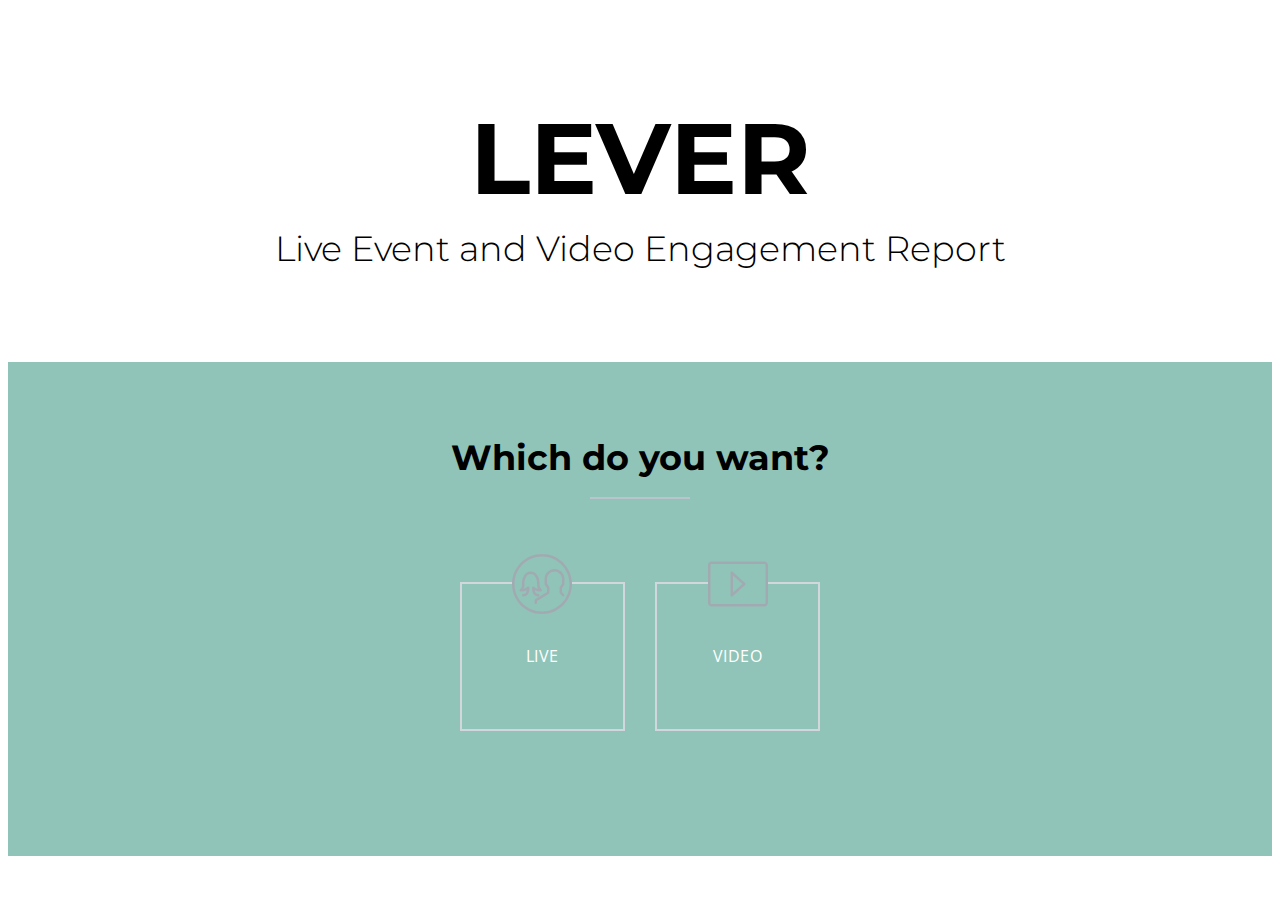
==== commit 51bc2e7a: "create github pages" ====
--- a/index.html
+++ b/index.html
@@ -1,110 +1,112 @@
 <!DOCTYPE html>
-<html  >
+<html amp >
 <head>
-  <!-- Site made with Mobirise Website Builder v4.10.6, https://mobirise.com -->
+  <!-- Site made with Mobirise Website Builder v4.10.7, https://mobirise.com -->
   <meta charset="UTF-8">
   <meta http-equiv="X-UA-Compatible" content="IE=edge">
-  <meta name="generator" content="Mobirise v4.10.6, mobirise.com">
+  <meta name="generator" content="Mobirise v4.10.7, mobirise.com">
   <meta name="viewport" content="width=device-width, initial-scale=1, minimum-scale=1">
   <link rel="shortcut icon" href="assets/images/logo4.png" type="image/x-icon">
   <meta name="description" content="">
   
   <title>Home</title>
-  <link rel="stylesheet" href="assets/web/assets/mobirise-icons/mobirise-icons.css">
-  <link rel="stylesheet" href="assets/bootstrap-material-design-font/css/material.css">
-  <link rel="stylesheet" href="assets/tether/tether.min.css">
-  <link rel="stylesheet" href="assets/bootstrap/css/bootstrap.min.css">
-  <link rel="stylesheet" href="assets/bootstrap/css/bootstrap-grid.min.css">
-  <link rel="stylesheet" href="assets/bootstrap/css/bootstrap-reboot.min.css">
-  <link rel="stylesheet" href="assets/theme/css/style.css">
-  <link rel="stylesheet" href="assets/mobirise/css/mbr-additional.css" type="text/css">
   
+<link rel="canonical" href="https://asaidosai.github.io/mobirise2/">
+ <style amp-boilerplate>body{-webkit-animation:-amp-start 8s steps(1,end) 0s 1 normal both;-moz-animation:-amp-start 8s steps(1,end) 0s 1 normal both;-ms-animation:-amp-start 8s steps(1,end) 0s 1 normal both;animation:-amp-start 8s steps(1,end) 0s 1 normal both}@-webkit-keyframes -amp-start{from{visibility:hidden}to{visibility:visible}}@-moz-keyframes -amp-start{from{visibility:hidden}to{visibility:visible}}@-ms-keyframes -amp-start{from{visibility:hidden}to{visibility:visible}}@-o-keyframes -amp-start{from{visibility:hidden}to{visibility:visible}}@keyframes -amp-start{from{visibility:hidden}to{visibility:visible}}</style>
+<noscript><style amp-boilerplate>body{-webkit-animation:none;-moz-animation:none;-ms-animation:none;animation:none}</style></noscript>
+<link href="https://fonts.googleapis.com/css?family=Montserrat:300,300i,400,400i,500,500i,600,600i,700,700i" rel="stylesheet">
+ <link href="https://fonts.googleapis.com/css?family=Open+Sans:300,300i,400,400i,600,600i,700,700i&subset=cyrillic" rel="stylesheet">
+ 
+ <style amp-custom> 
+div,span,h1,h2,h3,h4,h5,h6,p,blockquote,a,ol,ul,li,figcaption,textarea,input{font: inherit;}*{box-sizing: border-box;outline: none;}*:focus{outline: none;}h1,h2,h3,h4,h5,h6{margin-top: 0;margin-bottom: .5rem;}body{position: relative;font-style: normal;line-height: 1.5;color: #555;}section{background-color: #eeeeee;background-position: 50% 50%;background-repeat: no-repeat;background-size: cover;overflow: hidden;}section,.container,.container-fluid{position: relative;word-wrap: break-word;}a.mbr-iconfont:hover{text-decoration: none;}h1,h2,h3{margin: auto;}p,li,blockquote{letter-spacing: 0.5px;line-height: 1.7;}ul,ol,pre,blockquote,p{margin-bottom: 0;margin-top: 0;}pre{background: #f4f4f4;padding: 10px 24px;white-space: pre-wrap;}a{font-style: normal;font-weight: 400;cursor: pointer;}a,a:hover{text-decoration: none;}figure{margin-bottom: 0;}h1,h2,h3,h4,h5,h6,.h1,.h2,.h3,.h4,.h5,.h6,.display-1,.display-2,.display-3{line-height: 1;word-break: break-word;word-wrap: break-word;}b,strong{font-weight: bold;}blockquote{padding: 10px 0 10px 20px;position: relative;border-left: 3px solid;}input:-webkit-autofill,input:-webkit-autofill:hover,input:-webkit-autofill:focus,input:-webkit-autofill:active{transition-delay: 9999s;transition-property: background-color,color;}html,body{height: auto;min-height: 100vh;}.line{height: 20px;}.line-bottom{display: inline-block;width: 6.25rem;border: 1px solid;margin-bottom: 5px;height: 0;}.brown-color{color: #af9f8c;}.grey-color{color: #A2AAB1;}.width-full{width: 100%;}.d-flex{display: -webkit-flex;display: flex;}.mbr-row-reverse{-webkit-flex-direction: row-reverse;flex-direction: row-reverse;}.mbr-flex-wrap{-webkit-flex-wrap: wrap;flex-wrap: wrap;}.mbr-flex-column{-webkit-flex-direction: column;flex-direction: column;}.mbr-justify-content-start{-webkit-justify-content: flex-start;justify-content: flex-start;}.mbr-justify-content-center{-webkit-justify-content: center;justify-content: center;}.mbr-justify-content-end{-webkit-justify-content: flex-end;justify-content: flex-end;}.mbr-justify-content-between{-webkit-justify-content: space-between;justify-content: space-between;}.mbr-justify-content-around{-webkit-justify-content: space-around;justify-content: space-around;}.mbr-align-items-center{-webkit-align-items: center;align-items: center;}.mbr-section-title{font-style: normal;line-height: 1.2;}.mbr-section-subtitle{line-height: 1.3;}.mbr-text{font-style: normal;line-height: 1.6;}.btn{margin: 0;font-weight: 400;border-width: 2px;border-style: solid;font-style: normal;white-space: normal;transition: all .2s ease-in-out,box-shadow 2s ease-in-out;display: -webkit-inline-flex;display: inline-flex;-webkit-align-items: center;align-items: center;-webkit-justify-content: center;justify-content: center;word-break: break-word;font-family: "Open Sans";}.btn svg{transition: fill .2s;}.fa-arrow-right.mbr-iconfont-btn{margin: 0 0 0 1rem;line-height: 1.1;}.amp-carousel-button{width: 4rem;height: 4rem;}@media (max-width: 768px){.amp-carousel-button{display: none;}}.amp-carousel-button-prev{background-size: 3rem;background-position-x: 15px;}.amp-carousel-button-next{background-size: 3rem;background-position-x: 1px;}.btn-form{border-radius: 0;}.btn-form:hover{cursor: pointer;}.mbr-figure img,.mbr-figure iframe{display: block;width: 100%;}.card{background-color: transparent;border: none;border-radius: 0;}.card-wrapper{-webkit-flex: 1;flex: 1;}.card-img{text-align: center;-webkit-flex-shrink: 0;flex-shrink: 0;}.media{max-width: 100%;margin: 0 auto;}.mbr-figure{-ms-flex-item-align: center;-ms-grid-row-align: center;-webkit-align-self: center;align-self: center;}.media-container > div{max-width: 100%;}.mbr-figure img,.card-img img{width: 100%;}@media (max-width: 991px){.media-size-item{width: auto;}.media{width: auto;}.mbr-figure{width: 100%;}}.hidden{visibility: hidden;}.super-hide{display: none;}.inactive{-webkit-user-select: none;-moz-user-select: none;-ms-user-select: none;user-select: none;pointer-events: none;-webkit-user-drag: none;user-drag: none;}textarea[type="hidden"]{display: none;}#scrollToTop{display: none;}.popover-content ul.show{min-height: 155px;}.mbr-white{color: #ffffff;}.mbr-black{color: #000000;}.mbr-bg-white{background-color: #ffffff;}.mbr-bg-black{background-color: #000000;}.mbr-shadow{transition: all .15s ease-in-out;box-shadow: 0 0.7em 1.4em rgba(0,0,0,0.1),0 0.6em 0.5em -0.4em rgba(0,0,0,0.15);}.align-left{text-align: left;}.align-center{text-align: center;}.align-right{text-align: right;}.l-h-12{line-height: 1.2;}.l-h-15{line-height: 1.5;}.mbr-light{font-weight: 300;}.mbr-regular{font-weight: 400;}.mbr-semibold{font-weight: 500;}.mbr-bold{font-weight: 700;}.mbr-section-btn{margin-left: 0;margin-right: 0;font-size: 0;}nav .mbr-section-btn{margin-left: 0rem;margin-right: 0rem;}.btn .mbr-iconfont,.btn.btn-sm .mbr-iconfont{cursor: pointer;margin-right: 0.5rem;}.btn.btn-md .mbr-iconfont,.btn.btn-md .mbr-iconfont{margin-right: 0.8rem;}[type="submit"]{-webkit-appearance: none;}.mbr-mt-8{margin-top: .5rem;}.mbr-mt-10{margin-top: 0.625rem;}.mbr-mt-16{margin-top: 1rem;}.mbr-mt-20{margin-top: 1.25rem;}.mbr-mt-30{margin-top: 1.875rem;}.mbr-mt-50{margin-top: 3.125rem;}.mbr-mt-75{margin-top: 4.7rem;}.mbr-mt-100{margin-top: 6.25rem;}.mbr-mb-8{margin-bottom: .5rem;}.mbr-mb-10{margin-bottom: 0.625rem;}.mbr-mb-16{margin-bottom: 1rem;}.mbr-mb-20{margin-bottom: 1.25rem;}.mbr-mb-30{margin-bottom: 1.875rem;}.mbr-mb-50{margin-bottom: 3.125rem;}.mbr-mb-75{margin-bottom: 4.7rem;}.mbr-mb-100{margin-bottom: 6.25rem;}.mbr-pb-3{padding-bottom: 1rem;}.mbr-p-0{padding: 0;}.mbr-p-3{padding: 1.5rem;}.mbr-p-16{padding: 1rem;}.mbr-p-30{padding: 1.875rem;}.mbr-p-60{padding: 3.75rem;}.lightbox{background: rgba(0,0,0,0.8);width: 100%;height: 100%;position: absolute;display: -webkit-flex;display: flex;-webkit-align-items: center;align-items: center;-webkit-justify-content: center;justify-content: center;}.mbr-fullscreen .mbr-overlay{min-height: 100vh;}.mbr-fullscreen{display: -webkit-flex;display: -moz-flex;display: -ms-flex;display: -o-flex;display: flex;-webkit-align-items: center;align-items: center;min-height: 100vh;box-sizing: border-box;padding-top: 3rem;padding-bottom: 3rem;}.mbr-overlay{background-color: #000;bottom: 0;left: 0;opacity: .5;position: absolute;right: 0;top: 0;z-index: 0;}.mbr-parallax-bg{bottom: 0;left: 0;opacity: .5;position: absolute;right: 0;top: 0;z-index: 0;background-position: 50% 50%;background-repeat: no-repeat;background-size: cover;}section.sidebar-open:before{content: '';position: fixed;top: 0;bottom: 0;right: 0;left: 0;background-color: rgba(0,0,0,0.2);z-index: 1040;}form input,form textarea,form select{padding: 1rem;width: 100%;border: none;border-bottom: 1px dotted #989898;background-color: transparent;}form input:focus,form textarea:focus,form select:focus{outline: none;}form input[type="checkbox"],form input[type="radio"]{border: none;width: auto;}form textarea.field-input{height: 200px;}form .fieldset{display: -webkit-flex;display: flex;-webkit-justify-content: center;justify-content: center;-webkit-flex-wrap: wrap;flex-wrap: wrap;-webkit-align-items: center;align-items: center;}.gallery1 amp-img:before,.gallery1 amp-img:after,.features16 amp-img:before,.features16 amp-img:after,.vimeo1 amp-img:before,.vimeo1 amp-img:after{position: absolute;top: 0;left: 0;height: 100%;width: 100%;content: '';transition: all 0.4s;pointer-events: none;}.gallery1 amp-img:before,.features16 amp-img:before,.vimeo1 amp-img:before{display: inline-block;background: transparent;opacity: 0;}.gallery1 .image{overflow: hidden;position: relative;z-index: 22;transition: all 0.4s;}.gallery1 .image img{min-height: 100%;width: 100%;object-fit: cover;}.gallery1 amp-img{overflow: hidden;z-index: 22;}.gallery1 amp-img:before{z-index: 23;}.gallery1 amp-img:after{z-index: 24;}.gallery1 .content-wrapper{padding: 0 1rem;width: 100%;z-index: 23;position: absolute;}.gallery1 .block-icon{padding: 0 1rem;width: 100%;z-index: 23;position: absolute;display: none;transition: all 0.4s;}.gallery1 .image:hover .block-icon{display: block;transition: all 0.4s;}.table1 .ico,.table2 .ico,.table3 .ico{position: absolute;top: 10px;right: 10px;display: none;}.table1 .hot,.table2 .hot,.table3 .hot{border: 30px solid transparent;position: absolute;top: -1px;right: -1px;font-size: 14px;display: none;}.table1 .display,.table2 .display,.table3 .display{display: block;}amp-img img{max-height: 100%;max-width: 100%;}img.mbr-temp{width: 100%;}.is-builder .nodisplay + img[async],.is-builder .nodisplay + img[decoding="async"],.is-builder amp-img > a + img[async],.is-builder amp-img > a + img[decoding="async"]{display: none;}img{min-height: 100%;object-fit: cover;overflow: hidden;}html:not(.is-builder) amp-img > a{position: absolute;top: 0;bottom: 0;left: 0;right: 0;z-index: 1;}.is-builder .temp-amp-sizer{position: absolute;}.is-builder amp-youtube .temp-amp-sizer,.is-builder amp-vimeo .temp-amp-sizer{position: static;}.is-builder section.horizontal-menu .ampstart-btn{display: none;}@media (max-width: 991px){.is-builder section.horizontal-menu .navbar-toggler{display: block;}}.is-builder section.horizontal-menu .dropdown-menu{z-index: auto;opacity: 1;pointer-events: auto;}.is-builder section.horizontal-menu .nav-dropdown .link.dropdown-toggle[aria-expanded="true"]{margin-right: 0;padding: 0.667em 1em;}.is-builder section.features16 .full-link{z-index: 0;}.container{padding-right: 30px;padding-left: 30px;width: 100%;margin-right: auto;margin-left: auto;}@media (max-width: 767px){.container{max-width: 540px;}}@media (min-width: 768px){.container{max-width: 720px;}}@media (min-width: 992px){.container{max-width: 960px;}}@media (min-width: 1200px){.container{max-width: 1200px;}}.container-fluid{width: 100%;padding-right: 30px;padding-left: 30px;margin-right: auto;margin-left: auto;}.mbr-row,.mbr-form-row{display: -webkit-box;display: -webkit-flex;display: -ms-flexbox;display: flex;-webkit-flex-wrap: wrap;-ms-flex-wrap: wrap;flex-wrap: wrap;margin-right: -30px;margin-left: -30px;}.mbr-form-row{margin-right: -0.5rem;margin-left: -0.5rem;}.mbr-form-row > [class*="mbr-col"]{padding-left: 0.5rem;padding-right: 0.5rem;}@media (max-width: 767px){.mbr-col,.mbr-col-auto{padding-right: 15px;padding-left: 15px;}.mbr-col-sm-12{-ms-flex: 0 0 100%;-webkit-flex: 0 0 100%;flex: 0 0 100%;max-width: 100%;padding-right: 15px;padding-left: 15px;}}@media (min-width: 768px){.mbr-col{-ms-flex: 1 1 auto;-webkit-box-flex: 1;flex: 1 1 auto;max-width: 100%;padding-right: 15px;padding-left: 15px;}.mbr-col-auto{-ms-flex: 0 0 auto;flex: 0 0 auto;width: auto;padding-right: 15px;padding-left: 15px;}.mbr-col-md-3{-ms-flex: 0 0 25%;-webkit-flex: 0 0 25%;flex: 0 0 25%;max-width: 25%;padding-right: 15px;padding-left: 15px;}.mbr-col-md-4{-ms-flex: 0 0 33.333333%;-webkit-flex: 0 0 33.333333%;flex: 0 0 33.333333%;max-width: 33.333333%;padding-right: 15px;padding-left: 15px;}.mbr-col-md-5{-ms-flex: 0 0 41.666667%;-webkit-flex: 0 0 41.666667%;flex: 0 0 41.666667%;max-width: 41.666667%;padding-right: 15px;padding-left: 15px;}.mbr-col-md-6{-ms-flex: 0 0 50%;-webkit-flex: 0 0 50%;flex: 0 0 50%;max-width: 50%;padding-right: 15px;padding-left: 15px;}.mbr-col-md-7{-ms-flex: 0 0 58.333333%;-webkit-flex: 0 0 58.333333%;flex: 0 0 58.333333%;max-width: 58.333333%;padding-right: 15px;padding-left: 15px;}.mbr-col-md-8{-ms-flex: 0 0 66.666667%;-webkit-flex: 0 0 66.666667%;flex: 0 0 66.666667%;max-width: 66.666667%;padding-left: 15px;padding-right: 15px;}.mbr-col-md-10{-ms-flex: 0 0 83.333333%;-webkit-flex: 0 0 83.333333%;flex: 0 0 83.333333%;max-width: 83.333333%;padding-left: 15px;padding-right: 15px;}.mbr-col-md-12{-ms-flex: 0 0 100%;-webkit-flex: 0 0 100%;flex: 0 0 100%;max-width: 100%;padding-right: 15px;padding-left: 15px;}}@media (min-width: 992px){.mbr-col-lg-1{-ms-flex: 0 0 8.333333%;-webkit-flex: 0 0 8.333333%;flex: 0 0 8.333333%;max-width: 8.333333%;padding-right: 15px;padding-left: 15px;}.mbr-col-lg-2{-ms-flex: 0 0 16.666667%;-webkit-flex: 0 0 16.666667%;flex: 0 0 16.666667%;max-width: 16.666667%;padding-right: 15px;padding-left: 15px;}.mbr-col-lg-3{-ms-flex: 0 0 25%;-webkit-flex: 0 0 25%;flex: 0 0 25%;max-width: 25%;padding-right: 15px;padding-left: 15px;}.mbr-col-lg-4{-ms-flex: 0 0 33.33%;-webkit-flex: 0 0 33.33%;flex: 0 0 33.33%;max-width: 33.33%;padding-right: 15px;padding-left: 15px;}.mbr-col-lg-5{-ms-flex: 0 0 41.666%;-webkit-flex: 0 0 41.666%;flex: 0 0 41.666%;max-width: 41.666%;padding-right: 15px;padding-left: 15px;}.mbr-col-lg-6{-ms-flex: 0 0 50%;-webkit-flex: 0 0 50%;flex: 0 0 50%;max-width: 50%;padding-right: 15px;padding-left: 15px;}.mbr-col-lg-7{-ms-flex: 0 0 58.333333%;-webkit-flex: 0 0 58.333333%;flex: 0 0 58.333333%;max-width: 58.333333%;padding-right: 15px;padding-left: 15px;}.mbr-col-lg-8{-ms-flex: 0 0 66.666667%;-webkit-flex: 0 0 66.666667%;flex: 0 0 66.666667%;max-width: 66.666667%;padding-left: 15px;padding-right: 15px;}.mbr-col-lg-9{-ms-flex: 0 0 75%;-webkit-flex: 0 0 75%;flex: 0 0 75%;max-width: 75%;padding-left: 15px;padding-right: 15px;}.mbr-col-lg-10{-ms-flex: 0 0 83.3333%;-webkit-flex: 0 0 83.3333%;flex: 0 0 83.3333%;max-width: 83.3333%;padding-right: 15px;padding-left: 15px;}.mbr-col-lg-12{-ms-flex: 0 0 100%;-webkit-flex: 0 0 100%;flex: 0 0 100%;max-width: 100%;padding-right: 15px;padding-left: 15px;}}@media (min-width: 1201px){.mbr-col-xl-7{-ms-flex: 0 0 58.333333%;-webkit-flex: 0 0 58.333333%;flex: 0 0 58.333333%;max-width: 58.333333%;padding-right: 15px;padding-left: 15px;}.mbr-col-xl-8{-ms-flex: 0 0 66.666667%;-webkit-flex: 0 0 66.666667%;flex: 0 0 66.666667%;max-width: 66.666667%;padding-left: 15px;padding-right: 15px;}.mbr-col-xl-5{-ms-flex: 0 0 41.666667%;-webkit-flex: 0 0 41.666667%;flex: 0 0 41.666667%;max-width: 41.666667%;}}.gallery-img-wrap{position: relative;height: 100%;}.gallery-img-wrap:hover{cursor: pointer;}.gallery-img-wrap:hover span{opacity: 1;}.gallery-img-wrap:hover:after{opacity: .5;}.gallery-img-wrap amp-img{height: 100%;}.gallery-img-wrap:after{content: "";position: absolute;top: 0;bottom: 0;left: 0;right: 0;background: #000;opacity: 0;transition: opacity .3s;pointer-events: none;}.gallery-img-wrap span{position: absolute;left: 50%;top: 50%;-webkit-transform: translate(-50%,-50%);transform: translate(-50%,-50%);color: #000;background-color: #fff;font-size: 1rem;width: 2rem;height: 2rem;padding: .5rem;border-radius: 50%;opacity: 0;transition: opacity .3s;pointer-events: none;z-index: 3;}.is-builder .gallery-img-wrap span{pointer-events: all;}#scrollToTopMarker{position: absolute;width: 0px;height: 0px;top: 300px;}#scrollToTopButton{position: fixed;bottom: 25px;right: 25px;opacity: .4;z-index: 5000;font-size: 32px;height: 60px;width: 60px;border: none;border-radius: 3px;cursor: pointer;}#scrollToTopButton:focus{outline: none;}#scrollToTopButton a:before{content: '';position: absolute;height: 40%;top: 36%;width: 2px;left: calc(50% - 1px);}#scrollToTopButton a:after{content: '';position: absolute;border-top: 2px solid;border-right: 2px solid;width: 40%;height: 40%;left: calc(30% - 1px);bottom: 30%;-webkit-transform: rotate(-45deg);transform: rotate(-45deg);}.is-builder #scrollToTopButton a:after{left: 30%;}.hidden-slide{display: none;}.visible-slide{display: flex;}.form-check{margin-bottom: 0;}.form-check-label{padding-left: 0;}.form-check-input{position: relative;margin: 4px;}.form-check-inline{display: -webkit-inline-box;display: -ms-inline-flexbox;display: inline-flex;-webkit-box-align: center;-ms-flex-align: center;align-items: center;padding-left: 0;margin-right: .75rem;}
+body{font-family: Montserrat;}blockquote{border-color: #ffffff;}.display-1{font-family: 'Montserrat',sans-serif;font-size: 6.25rem;}.display-2{font-family: 'Montserrat',sans-serif;font-size: 3.125rem;}.display-5{font-family: 'Montserrat',sans-serif;font-size: 2.1875rem;}.display-6{font-family: 'Montserrat',sans-serif;font-size: 1.125rem;}.display-7{font-family: 'Open Sans',sans-serif;font-size: 1rem;}.display-1 .mbr-iconfont-btn{font-size: 6.25rem;width: 6.25rem;}.display-2 .mbr-iconfont-btn{font-size: 3.125rem;width: 3.125rem;}.display-5 .mbr-iconfont-btn{font-size: 2.1875rem;width: 2.1875rem;}.display-7 .mbr-iconfont-btn{font-size: 1rem;width: 1rem;}@media (max-width: 768px){.display-1{font-size: 5rem;font-size: calc( 2.8375rem + (6.25 - 2.8375) * ((100vw - 20rem) / (48 - 4)));line-height: calc( 1.4 * (2.8375rem + (6.25 - 2.8375) * ((100vw - 20rem) / (48 - 4))));}.display-2{font-size: 2.5rem;font-size: calc( 1.74375rem + (3.125 - 1.74375) * ((100vw - 20rem) / (48 - 20)));line-height: calc( 1.4 * (1.74375rem + (3.125 - 1.74375) * ((100vw - 20rem) / (48 - 20))));}.display-5{font-size: 1.75rem;font-size: calc( 1.415625rem + (2.1875 - 1.415625) * ((100vw - 20rem) / (48 - 20)));line-height: calc( 1.4 * (1.415625rem + (2.1875 - 1.415625) * ((100vw - 20rem) / (48 - 4))));}}.btn{padding: 9px 13px;border-radius: 0;}.btn-sm{padding: 9px 34px;border-radius: 0;}.btn-md{padding: 12px 16px;border-radius: 0;}.btn-lg{padding: 16px 24px;border-radius: 0;}.bg-primary{background-color: #ffffff;}.bg-success{background-color: #af9f8c;}.bg-info{background-color: #a2aab1;}.bg-warning{background-color: #555555;}.bg-danger{background-color: #f69dad;}.btn-primary,.btn-primary:active,.btn-primary.active{background-color: #ffffff;border-color: #ffffff;color: #808080;}.btn-primary svg,.btn-primary:active svg,.btn-primary.active svg{fill: #808080;}.btn-primary:hover,.btn-primary:focus,.btn-primary.focus{color: #ffffff;background-color: transparent;border-color: #ffffff;}.btn-primary:hover svg,.btn-primary:focus svg,.btn-primary.focus svg{fill: #ffffff;}.btn-primary.disabled,.btn-primary:disabled{color: #808080;background-color: #d9d9d9;border-color: #d9d9d9;}.btn-primary.disabled svg,.btn-primary:disabled svg{fill: #808080;}.btn-secondary,.btn-secondary:active,.btn-secondary.active{background-color: #65c7f5;border-color: #65c7f5;color: #ffffff;}.btn-secondary svg,.btn-secondary:active svg,.btn-secondary.active svg{fill: #ffffff;}.btn-secondary:hover,.btn-secondary:focus,.btn-secondary.focus{color: #65c7f5;background-color: transparent;border-color: #65c7f5;}.btn-secondary:hover svg,.btn-secondary:focus svg,.btn-secondary.focus svg{fill: #65c7f5;}.btn-secondary.disabled,.btn-secondary:disabled{color: #ffffff;background-color: #1dadf0;border-color: #1dadf0;}.btn-secondary.disabled svg,.btn-secondary:disabled svg{fill: #ffffff;}.btn-info,.btn-info:active,.btn-info.active{background-color: #a2aab1;border-color: #a2aab1;color: #ffffff;}.btn-info svg,.btn-info:active svg,.btn-info.active svg{fill: #ffffff;}.btn-info:hover,.btn-info:focus,.btn-info.focus{color: #a2aab1;background-color: transparent;border-color: #a2aab1;}.btn-info:hover svg,.btn-info:focus svg,.btn-info.focus svg{fill: #a2aab1;}.btn-info.disabled,.btn-info:disabled{color: #ffffff;background-color: #78848e;border-color: #78848e;}.btn-info.disabled svg,.btn-info:disabled svg{fill: #ffffff;}.btn-success,.btn-success:active,.btn-success.active{background-color: #af9f8c;border-color: #af9f8c;color: #ffffff;}.btn-success svg,.btn-success:active svg,.btn-success.active svg{fill: #ffffff;}.btn-success:hover,.btn-success:focus,.btn-success.focus{color: #af9f8c;background-color: transparent;border-color: #af9f8c;}.btn-success:hover svg,.btn-success:focus svg,.btn-success.focus svg{fill: #af9f8c;}.btn-success.disabled,.btn-success:disabled{color: #ffffff;background-color: #8d7962;border-color: #8d7962;}.btn-success.disabled svg,.btn-success:disabled svg{fill: #ffffff;}.btn-warning,.btn-warning:active,.btn-warning.active{background-color: #555555;border-color: #555555;color: #ffffff;}.btn-warning svg,.btn-warning:active svg,.btn-warning.active svg{fill: #ffffff;}.btn-warning:hover,.btn-warning:focus,.btn-warning.focus{color: #555555;background-color: transparent;border-color: #555555;}.btn-warning:hover svg,.btn-warning:focus svg,.btn-warning.focus svg{fill: #555555;}.btn-warning.disabled,.btn-warning:disabled{color: #ffffff;background-color: #2f2f2f;border-color: #2f2f2f;}.btn-warning.disabled svg,.btn-warning:disabled svg{fill: #ffffff;}.btn-danger,.btn-danger:active,.btn-danger.active{background-color: #f69dad;border-color: #f69dad;color: #ffffff;}.btn-danger svg,.btn-danger:active svg,.btn-danger.active svg{fill: #ffffff;}.btn-danger:hover,.btn-danger:focus,.btn-danger.focus{color: #f69dad;background-color: transparent;border-color: #f69dad;}.btn-danger:hover svg,.btn-danger:focus svg,.btn-danger.focus svg{fill: #f69dad;}.btn-danger.disabled,.btn-danger:disabled{color: #ffffff;background-color: #f05772;border-color: #f05772;}.btn-danger.disabled svg,.btn-danger:disabled svg{fill: #ffffff;}.btn-black,.btn-black:active,.btn-black.active{background-color: #333333;border-color: #333333;color: #ffffff;}.btn-black svg,.btn-black:active svg,.btn-black.active svg{fill: #ffffff;}.btn-black:hover,.btn-black:focus,.btn-black.focus{color: #333333;background-color: transparent;border-color: #333333;}.btn-black:hover svg,.btn-black:focus svg,.btn-black.focus svg{fill: #333333;}.btn-black.disabled,.btn-black:disabled{color: #ffffff;background-color: #0d0d0d;border-color: #0d0d0d;}.btn-black.disabled svg,.btn-black:disabled svg{fill: #ffffff;}.btn-white,.btn-white:active,.btn-white.active{background-color: #ffffff;border-color: #ffffff;color: #808080;}.btn-white svg,.btn-white:active svg,.btn-white.active svg{fill: #808080;}.btn-white:hover,.btn-white:focus,.btn-white.focus{color: #ffffff;background-color: transparent;border-color: #ffffff;}.btn-white:hover svg,.btn-white:focus svg,.btn-white.focus svg{fill: #ffffff;}.btn-white.disabled,.btn-white:disabled{color: #808080;background-color: #d9d9d9;border-color: #d9d9d9;}.btn-white.disabled svg,.btn-white:disabled svg{fill: #808080;}.btn-white,.btn-white:active,.btn-white.active{color: #333333;}.btn-white svg,.btn-white:active svg,.btn-white.active svg{fill: #333333;}.btn-white:hover,.btn-white:focus,.btn-white.focus{color: #ffffff;}.btn-white:hover svg,.btn-white:focus svg,.btn-white.focus svg{fill: #ffffff;}.btn-white.disabled,.btn-white:disabled{color: #333333;}.btn-white.disabled svg,.btn-white:disabled svg{fill: #333333;}.btn-primary-outline,.btn-primary-outline:active,.btn-primary-outline.active{background: none;border-color: #cccccc;color: #cccccc;}.btn-primary-outline svg,.btn-primary-outline:active svg,.btn-primary-outline.active svg{fill: #cccccc;}.btn-primary-outline:hover,.btn-primary-outline:focus,.btn-primary-outline.focus{color: #808080;background-color: #ffffff;border-color: #ffffff;}.btn-primary-outline:hover svg,.btn-primary-outline:focus svg,.btn-primary-outline.focus svg{fill: #808080;}.btn-primary-outline.disabled,.btn-primary-outline:disabled{color: #808080;background-color: #ffffff;border-color: #ffffff;}.btn-primary-outline.disabled svg,.btn-primary-outline:disabled svg{fill: #808080;}.btn-secondary-outline,.btn-secondary-outline:active,.btn-secondary-outline.active{background: none;border-color: #0fa1e5;color: #0fa1e5;}.btn-secondary-outline svg,.btn-secondary-outline:active svg,.btn-secondary-outline.active svg{fill: #0fa1e5;}.btn-secondary-outline:hover,.btn-secondary-outline:focus,.btn-secondary-outline.focus{color: #ffffff;background-color: #65c7f5;border-color: #65c7f5;}.btn-secondary-outline:hover svg,.btn-secondary-outline:focus svg,.btn-secondary-outline.focus svg{fill: #ffffff;}.btn-secondary-outline.disabled,.btn-secondary-outline:disabled{color: #ffffff;background-color: #65c7f5;border-color: #65c7f5;}.btn-secondary-outline.disabled svg,.btn-secondary-outline:disabled svg{fill: #ffffff;}.btn-info-outline,.btn-info-outline:active,.btn-info-outline.active{background: none;border-color: #6c7781;color: #6c7781;}.btn-info-outline svg,.btn-info-outline:active svg,.btn-info-outline.active svg{fill: #6c7781;}.btn-info-outline:hover,.btn-info-outline:focus,.btn-info-outline.focus{color: #ffffff;background-color: #a2aab1;border-color: #a2aab1;}.btn-info-outline:hover svg,.btn-info-outline:focus svg,.btn-info-outline.focus svg{fill: #ffffff;}.btn-info-outline.disabled,.btn-info-outline:disabled{color: #ffffff;background-color: #a2aab1;border-color: #a2aab1;}.btn-info-outline.disabled svg,.btn-info-outline:disabled svg{fill: #ffffff;}.btn-success-outline,.btn-success-outline:active,.btn-success-outline.active{background: none;border-color: #7e6c57;color: #7e6c57;}.btn-success-outline svg,.btn-success-outline:active svg,.btn-success-outline.active svg{fill: #7e6c57;}.btn-success-outline:hover,.btn-success-outline:focus,.btn-success-outline.focus{color: #ffffff;background-color: #af9f8c;border-color: #af9f8c;}.btn-success-outline:hover svg,.btn-success-outline:focus svg,.btn-success-outline.focus svg{fill: #ffffff;}.btn-success-outline.disabled,.btn-success-outline:disabled{color: #ffffff;background-color: #af9f8c;border-color: #af9f8c;}.btn-success-outline.disabled svg,.btn-success-outline:disabled svg{fill: #ffffff;}.btn-warning-outline,.btn-warning-outline:active,.btn-warning-outline.active{background: none;border-color: #222222;color: #222222;}.btn-warning-outline svg,.btn-warning-outline:active svg,.btn-warning-outline.active svg{fill: #222222;}.btn-warning-outline:hover,.btn-warning-outline:focus,.btn-warning-outline.focus{color: #ffffff;background-color: #555555;border-color: #555555;}.btn-warning-outline:hover svg,.btn-warning-outline:focus svg,.btn-warning-outline.focus svg{fill: #ffffff;}.btn-warning-outline.disabled,.btn-warning-outline:disabled{color: #ffffff;background-color: #555555;border-color: #555555;}.btn-warning-outline.disabled svg,.btn-warning-outline:disabled svg{fill: #ffffff;}.btn-danger-outline,.btn-danger-outline:active,.btn-danger-outline.active{background: none;border-color: #ed405f;color: #ed405f;}.btn-danger-outline svg,.btn-danger-outline:active svg,.btn-danger-outline.active svg{fill: #ed405f;}.btn-danger-outline:hover,.btn-danger-outline:focus,.btn-danger-outline.focus{color: #ffffff;background-color: #f69dad;border-color: #f69dad;}.btn-danger-outline:hover svg,.btn-danger-outline:focus svg,.btn-danger-outline.focus svg{fill: #ffffff;}.btn-danger-outline.disabled,.btn-danger-outline:disabled{color: #ffffff;background-color: #f69dad;border-color: #f69dad;}.btn-danger-outline.disabled svg,.btn-danger-outline:disabled svg{fill: #ffffff;}.btn-black-outline,.btn-black-outline:active,.btn-black-outline.active{background: none;border-color: #000000;color: #000000;}.btn-black-outline svg,.btn-black-outline:active svg,.btn-black-outline.active svg{fill: #000000;}.btn-black-outline:hover,.btn-black-outline:focus,.btn-black-outline.focus{color: #ffffff;background-color: #333333;border-color: #333333;}.btn-black-outline:hover svg,.btn-black-outline:focus svg,.btn-black-outline.focus svg{fill: #ffffff;}.btn-black-outline.disabled,.btn-black-outline:disabled{color: #ffffff;background-color: #333333;border-color: #333333;}.btn-black-outline.disabled svg,.btn-black-outline:disabled svg{fill: #ffffff;}.btn-white-outline,.btn-white-outline:active,.btn-white-outline.active{background: none;border-color: #ffffff;color: #ffffff;}.btn-white-outline svg,.btn-white-outline:active svg,.btn-white-outline.active svg{fill: #ffffff;}.btn-white-outline:hover,.btn-white-outline:focus,.btn-white-outline.focus{color: #333333;background-color: #ffffff;border-color: #ffffff;}.btn-white-outline:hover svg,.btn-white-outline:focus svg,.btn-white-outline.focus svg{fill: #333333;}.text-primary{color: #ffffff;}.text-secondary{color: #65c7f5;}.text-success{color: #af9f8c;}.text-info{color: #a2aab1;}.text-warning{color: #555555;}.text-danger{color: #f69dad;}.text-white{color: #ffffff;}.text-black{color: #000000;}a.text-primary:hover,a.text-primary:focus{color: #cccccc;}a.text-secondary:hover,a.text-secondary:focus{color: #0fa1e5;}a.text-success:hover,a.text-success:focus{color: #d9d1c8;}a.text-info:hover,a.text-info:focus{color: #6c7781;}a.text-warning:hover,a.text-warning:focus{color: #888888;}a.text-danger:hover,a.text-danger:focus{color: #ed405f;}a.text-white:hover,a.text-white:focus{color: #b3b3b3;}a.text-black:hover,a.text-black:focus{color: #4d4d4d;}.alert-success{background-color: #af9f8c;}.alert-info{background-color: #a2aab1;}.alert-warning{background-color: #555555;}.alert-danger{background-color: #f69dad;}a,a:hover{color: #ffffff;}.mbr-plan-header.bg-primary .mbr-plan-subtitle,.mbr-plan-header.bg-primary .mbr-plan-price-desc{color: #ffffff;}.mbr-plan-header.bg-success .mbr-plan-subtitle,.mbr-plan-header.bg-success .mbr-plan-price-desc{color: #e3ded7;}.mbr-plan-header.bg-info .mbr-plan-subtitle,.mbr-plan-header.bg-info .mbr-plan-price-desc{color: #e7e9eb;}.mbr-plan-header.bg-warning .mbr-plan-subtitle,.mbr-plan-header.bg-warning .mbr-plan-price-desc{color: #c8c8c8;}.mbr-plan-header.bg-danger .mbr-plan-subtitle,.mbr-plan-header.bg-danger .mbr-plan-price-desc{color: #ffffff;}div[submit-success] > *{background: #af9f8c;padding: 1rem;margin-bottom: 1rem;}div[submit-error] > *{background: #f69dad;padding: 1rem;margin-bottom: 1rem;}.mobirise-spinner{position: absolute;top: 50%;left: 40%;margin-left: 10%;-webkit-transform: translate3d(-50%,-50%,0);z-index: 4;}.mobirise-spinner em{width: 24px;height: 24px;background: #3ac;border-radius: 100%;display: inline-block;-webkit-animation: slide 1s infinite;}.mobirise-spinner em:nth-child(1){-webkit-animation-delay: 0.1s;background: #ffffff;}.mobirise-spinner em:nth-child(2){-webkit-animation-delay: 0.2s;background: #65c7f5;}.mobirise-spinner em:nth-child(3){-webkit-animation-delay: 0.3s;background: #af9f8c;}@-moz-keyframes slide{0%{-webkit-transform: scale(1);}50%{opacity: 0.3;-webkit-transform: scale(2);}100%{-webkit-transform: scale(1);}}@-webkit-keyframes slide{0%{-webkit-transform: scale(1);}50%{opacity: 0.3;-webkit-transform: scale(2);}100%{-webkit-transform: scale(1);}}@-o-keyframes slide{0%{-webkit-transform: scale(1);}50%{opacity: 0.3;-webkit-transform: scale(2);}100%{-webkit-transform: scale(1);}}@keyframes slide{0%{-webkit-transform: scale(1);}50%{opacity: 0.3;-webkit-transform: scale(2);}100%{-webkit-transform: scale(1);}}.mobirise-loader .amp-active > div{display: none;}#scrollToTopMarker{display: none;}#scrollToTopButton{background-color: #ffffff;}#scrollToTopButton a:before{background: #000000;}#scrollToTopButton a:after{border-top-color: #000000;border-right-color: #000000;}.amp-carousel-button{width: 64px;height: 64px;background-color: rgba(0,0,0,0.5);transition: all .2s;border-radius: 0;}.amp-carousel-button:hover{background-color: #af9f8c;opacity: .5;}.amp-carousel-button-prev{background-image: url("data:image/svg+xml;charset=utf-8,%3Csvg xmlns='http://www.w3.org/2000/svg' width='25' height='25' fill='%23ffffff' viewBox='0 0 64 64'%3E%3Cpolygon points='10.707,23.707 9.146,22.293 0,31.293 0,32.707 9.146,41.707 10.634,40.293 3.414,33 64,33 64,31 3.414,31 '/%3E%3C/svg%3E");}.amp-carousel-button-next{background-image: url("data:image/svg+xml;charset=utf-8,%3Csvg xmlns='http://www.w3.org/2000/svg' width='25' height='25' fill='%23ffffff' viewBox='0 0 64 64'%3E%3Cpolygon points='53.293,40.293 54.854,41.707 64,32.707 64,31.293 54.854,22.293 53.366,23.707 60.586,31 0,31 0,33 60.586,33 '/%3E%3C/svg%3E");}.cid-rtnYxcoD3s{padding-top: 90px;padding-bottom: 90px;background-color: #ffffff;}.cid-rto2jWj2Gx{padding-top: 75px;padding-bottom: 75px;background-color: #90c4b8;}.cid-rto2jWj2Gx .card-wrapper{background: transparent;border: 2px solid #d1d7dd;width: 100%;position: relative;}.cid-rto2jWj2Gx .line-bottom{border-color: #bbc3cc;}.cid-rto2jWj2Gx .card-img{display: flex;color: #a2aab1;position: absolute;top: -1.875rem;left: 50%;-webkit-transform: translateX(-50%);transform: translateX(-50%);width: auto;}.cid-rto2jWj2Gx div.list-wrap{transition: all .3s;display: flex;}.cid-rto2jWj2Gx .iconfont-wrapper{display: flex;width: 3.75rem;height: 3.75rem;}.cid-rto2jWj2Gx .iconfont-wrapper .mbr-iconfont{font-size: 3.75rem;background-color: #90c4b8;}
+.engine{position: absolute;text-indent: -2400px;text-align: center;padding: 0;top: 0;left: -2400px;}[class*="-iconfont"]{display: inline-flex;}</style>
+ 
+  <script async  src="https://cdn.ampproject.org/v0.js"></script>
+  <script async custom-element="amp-analytics" src="https://cdn.ampproject.org/v0/amp-analytics-0.1.js"></script>
   
   
 </head>
 <body>
-  <section class="timeline2 cid-rxgcRFnhm4" id="timeline2-0">
+  <section class="header4  cid-rtnYxcoD3s" id="header4-5">
 
     
+    
+    <div class="container-fluid">    
+        <div class="mbr-row mbr-justify-content-center">
+            <div class="mbr-col-lg-8 mbr-col-md-12 mbr-col-sm-12">
+                <h1 class="mbr-section-title big-font mbr-fonts-style align-center mbr-black mbr-bold l-spacing3 display-1">LEVER</h1>
+                <h2 class="mbr-section-subtitle mbr-mt-8 mbr-light mbr-fonts-style align-center mbr-black display-5">Live Event and Video Engagement Report</h2>
+                
+            </div>
+        </div>
+    </div>
+</section>
 
+<section class="features2 cid-rto2jWj2Gx" id="features2-a">
     
-
-    <div class="container align-center">
-        <h2 class="mbr-section-title pb-3 mbr-fonts-style display-2">Student communication timeline</h2>
-        <h3 class="mbr-section-subtitle pb-5 mbr-fonts-style display-5">
-            Proposed</h3>
-
-        <div class="container timelines-container" mbri-timelines="">
-            <!--1-->
-            <div class="row timeline-element reverse separline">
-                <span class="iconsBackground">
-                    <span class="mbr-iconfont mdi-notification-sms"></span>
-                </span>          
-                <div class="col-xs-12 col-md-6 align-left">
-                    <div class="timeline-text-content">
-                        <h4 class="mbr-timeline-title pb-3 mbr-fonts-style display-5">
-                            Welcome Message</h4>
-                        <p class="mbr-timeline-text mbr-fonts-style display-7"><strong>Welcome to Kaplan! Thanks for trusting us with your prep. We got you.&nbsp;<br></strong><br>[ Desired Outcomes ]&nbsp;<br>Build trust with student.&nbsp;<br><br>[ Measurement ] <br><strong>Opt-out rate</strong> should not increase.<br><br></p>
-                     </div>
-                </div>
-            </div>
-            <!--2-->
-            <div class="row timeline-element  separline">
-                <span class="iconsBackground">
-                    <span class="mbr-iconfont mdi-notification-sms"></span>
-                </span>
-                <div class="col-xs-12 col-md-6 align-left ">
-                    <div class="timeline-text-content">
-                        <h4 class="mbr-timeline-title pb-3 mbr-fonts-style display-5">First Session Reminders</h4>
-                        <p class="mbr-timeline-text mbr-fonts-style display-7"><strong>Hey <first name=""> , Your online class starts tomorrow 11AM . Can’t wait to see u in class. Hope you’re as excited as us. </first><br></strong><first name=""><br></first>[ Desired Outcomes ] <br>Build trust with student. <br><br>[ Measurement ] <br>Opt-out rate should not increase.<br></p>
+    
+    <div class="container">
+        <div class="mbr-row top-row">
+            <div class="text-block mbr-col-sm-12 mbr-col-md-12 mbr-col-lg-12 mbr-mb-75">
+                <div class="text-wrap">
+                    <h3 class="mbr-section-title mbr-fonts-style mbr-black mbr-bold align-center mbr-mb-8 display-5">
+                    Which do you want?</h3>
+                    <div class="line align-center">
+                        <div class="line-bottom"></div>
                     </div>
                 </div>
             </div>
-            <!--3-->
-            <div class="row timeline-element reverse">
-                <span class="iconsBackground">
-                    <span class="mbr-iconfont mdi-notification-sms"></span>
-                </span>
-                <div class="col-xs-12 col-md-6 align-left">
-                    <div class="timeline-text-content">
-                        <h4 class="mbr-timeline-title pb-3 mbr-fonts-style display-5">
-                            Smart Watch
-                        </h4>      
-                        <p class="mbr-timeline-text mbr-fonts-style display-7">
-                            Lorem ipsum dolor sit amet, consectetur adipiscing elit. Nam erat libero, bibendum in libero tempor, luctus volutpat ligula. Integer fringilla porttitor pretium. Nam erat felis, iaculis id justo ut, ullamcorper feugiat elit. Proin vel lectus auctor, porttitor ligula vitae, convallis leo. In eget massa elit.
-                        </p>
+        </div>
+        <div class="mbr-row bottom-row d-flex mbr-justify-content-center">
+            <div class="list-wrap mbr-flex-wrap br-justify-content-center">
+                
+                
+                
+                
+                
+            <div class="list-item mbr-col-sm-12 mbr-col-md-12 mbr-mb-50 mbr-col-lg-6">
+                    <div class="card-wrapper d-flex mbr-align-items-center mbr-flex-column mbr-p-60">
+                        <div class="card-img">
+                            <div class="icon-wrap">
+                                <span class="iconfont-wrapper">
+                                    <span class="mbr-iconfont mbri-users"><svg version="1.1" xmlns="http://www.w3.org/2000/svg" width="60" height="60" viewBox="0 0 32 32" fill="currentColor">
+
+<path d="M10 9.333c-1.705 0-2.95 0.993-3.667 2.201s-1 2.63-1 3.799c0 1.056-0.013 1.669-0.141 2.104s-0.363 0.791-0.997 1.424c-0.42 0.42-0.122 1.138 0.471 1.138 1.105 0 2.256-0.213 3.214-0.667-0.076 0.388-0.193 0.825-0.341 1.102-0.316 0.588-0.692 0.898-1.539 0.898-0.86 0-0.891 1.333 0 1.333 1.267 0 2.224-0.69 2.714-1.602s0.62-2.004 0.62-3.065c-0-0.594-0.718-0.891-1.138-0.471-0.614 0.614-1.359 0.857-2.195 0.99 0.173-0.173 0.401-0.456 0.474-0.706 0.206-0.704 0.193-1.423 0.193-2.479 0-0.942 0.259-2.186 0.813-3.117s1.307-1.549 2.521-1.549c1.214 0 1.968 0.618 2.521 1.549s0.813 2.175 0.813 3.117c0 1.079 0.050 1.869 0.281 2.581 0.081 0.249 0.202 0.478 0.385 0.661-0.789-0.083-1.431-0.283-2.195-1.047-0.42-0.42-1.138-0.122-1.138 0.471 0 1.061 0.131 2.154 0.62 3.065s1.446 1.602 2.714 1.602c0.865 0.012 0.896-1.333 0-1.333-0.847 0-1.223-0.31-1.539-0.898-0.147-0.274-0.291-0.717-0.367-1.102 0.988 0.479 2.15 0.667 3.24 0.667 0.594-0 0.891-0.718 0.471-1.138-0.518-0.517-0.765-0.878-0.922-1.359s-0.216-1.136-0.216-2.169c0-1.17-0.283-2.592-1-3.799s-1.962-2.201-3.667-2.201zM16 0c-8.829 0-16 7.171-16 16s7.171 16 16 16c8.829 0 16-7.171 16-16s-7.171-16-16-16zM16 1.333c8.108 0 14.667 6.559 14.667 14.667s-6.559 14.667-14.667 14.667c-8.108 0-14.667-6.559-14.667-14.667s6.559-14.667 14.667-14.667zM27.756 21.465c-0.709-0.709-1.090-1.176-1.090-1.176v-2.086l1.221-1.833c0.073-0.11 0.112-0.238 0.112-0.37v-2.667c0-3.033-2.506-5.333-5.333-5.333s-5.333 2.3-5.333 5.333v2.667c0 0.132 0.039 0.26 0.112 0.37l1.221 1.833v2.086l-6.344 3.805c-0.201 0.121-0.323 0.338-0.323 0.573v1.333c0 0.875 1.333 0.891 1.333 0v-0.956l6.344-3.805c0.201-0.121 0.323-0.338 0.323-0.573v-2.667c0-0.132-0.039-0.26-0.112-0.37l-1.221-1.833v-2.464c0-2.3 1.894-4 4-4s4 1.7 4 4v2.464l-1.221 1.833c-0.073 0.11-0.112 0.238-0.112 0.37v2.667c-0.001 0.234 0.139 0.389 0.323 0.573 0 0 0.384 0.47 1.090 1.176s1.72-0.241 1.010-0.951z"></path>
+</svg></span>
+                                </span>
+                            </div>
+                        </div>
+                        
+                        <div class="id-wrapper">
+                            <p class="item-text grey-color mbr-text align-center mbr- mbr-fonts-style  display-7"><a href="LiveSummary.html">
+                                LIVE</a></p>
+                        </div>
                     </div>
-                </div>
-            </div>
-            <!--4-->
-            
-            <!--5-->
-            
-            <!--6-->
-            
-            <!--7-->
-            
-            <!--8-->
-            
-            <!--9-->
-            
-            <!--10-->
-            
-            <!--11-->
-            
-            <!--12-->
-            
+                </div><div class="list-item mbr-col-sm-12 mbr-col-md-12 mbr-mb-50 mbr-col-lg-6">
+                    <div class="card-wrapper d-flex mbr-align-items-center mbr-flex-column mbr-p-60">
+                        <div class="card-img">
+                            <div class="icon-wrap">
+                                <span class="iconfont-wrapper">
+                                    <span class="mbr-iconfont mbri-video"><svg version="1.1" xmlns="http://www.w3.org/2000/svg" width="60" height="60" viewBox="0 0 32 32" fill="currentColor">
+
+<path d="M12.688 9.333c-0.378 0-0.688 0.29-0.688 0.667v12c0.001 0.576 0.683 0.879 1.112 0.495l6.667-6c0.293-0.265 0.293-0.725 0-0.99l-6.667-6c-0.117-0.106-0.267-0.172-0.424-0.172zM13.333 11.495l5.005 4.505-5.005 4.505zM2 4c-1.096 0-2 0.904-2 2v20c0 1.096 0.904 2 2 2h28c1.096 0 2-0.904 2-2v-20c0-1.096-0.904-2-2-2zM2 5.333h28c0.381 0 0.667 0.286 0.667 0.667v20c0 0.381-0.286 0.667-0.667 0.667h-28c-0.381 0-0.667-0.286-0.667-0.667v-20c0-0.381 0.286-0.667 0.667-0.667z"></path>
+</svg></span>
+                                </span>
+                            </div>
+                        </div>
+                        
+                        <div class="id-wrapper">
+                            <p class="item-text grey-color align-center mbr-text mbr-fonts-style  display-7"><a href="page3.html">
+                                VIDEO</a></p>
+                        </div>
+                    </div>
+                </div></div>
         </div>
     </div>
 </section>
 
 
-  <section class="engine"><a href="https://mobirise.info/x">css templates</a></section><script src="assets/web/assets/jquery/jquery.min.js"></script>
-  <script src="assets/popper/popper.min.js"></script>
-  <script src="assets/tether/tether.min.js"></script>
-  <script src="assets/bootstrap/js/bootstrap.min.js"></script>
-  <script src="assets/smoothscroll/smooth-scroll.js"></script>
-  <script src="assets/theme/js/script.js"></script>
   
   
 </body>
